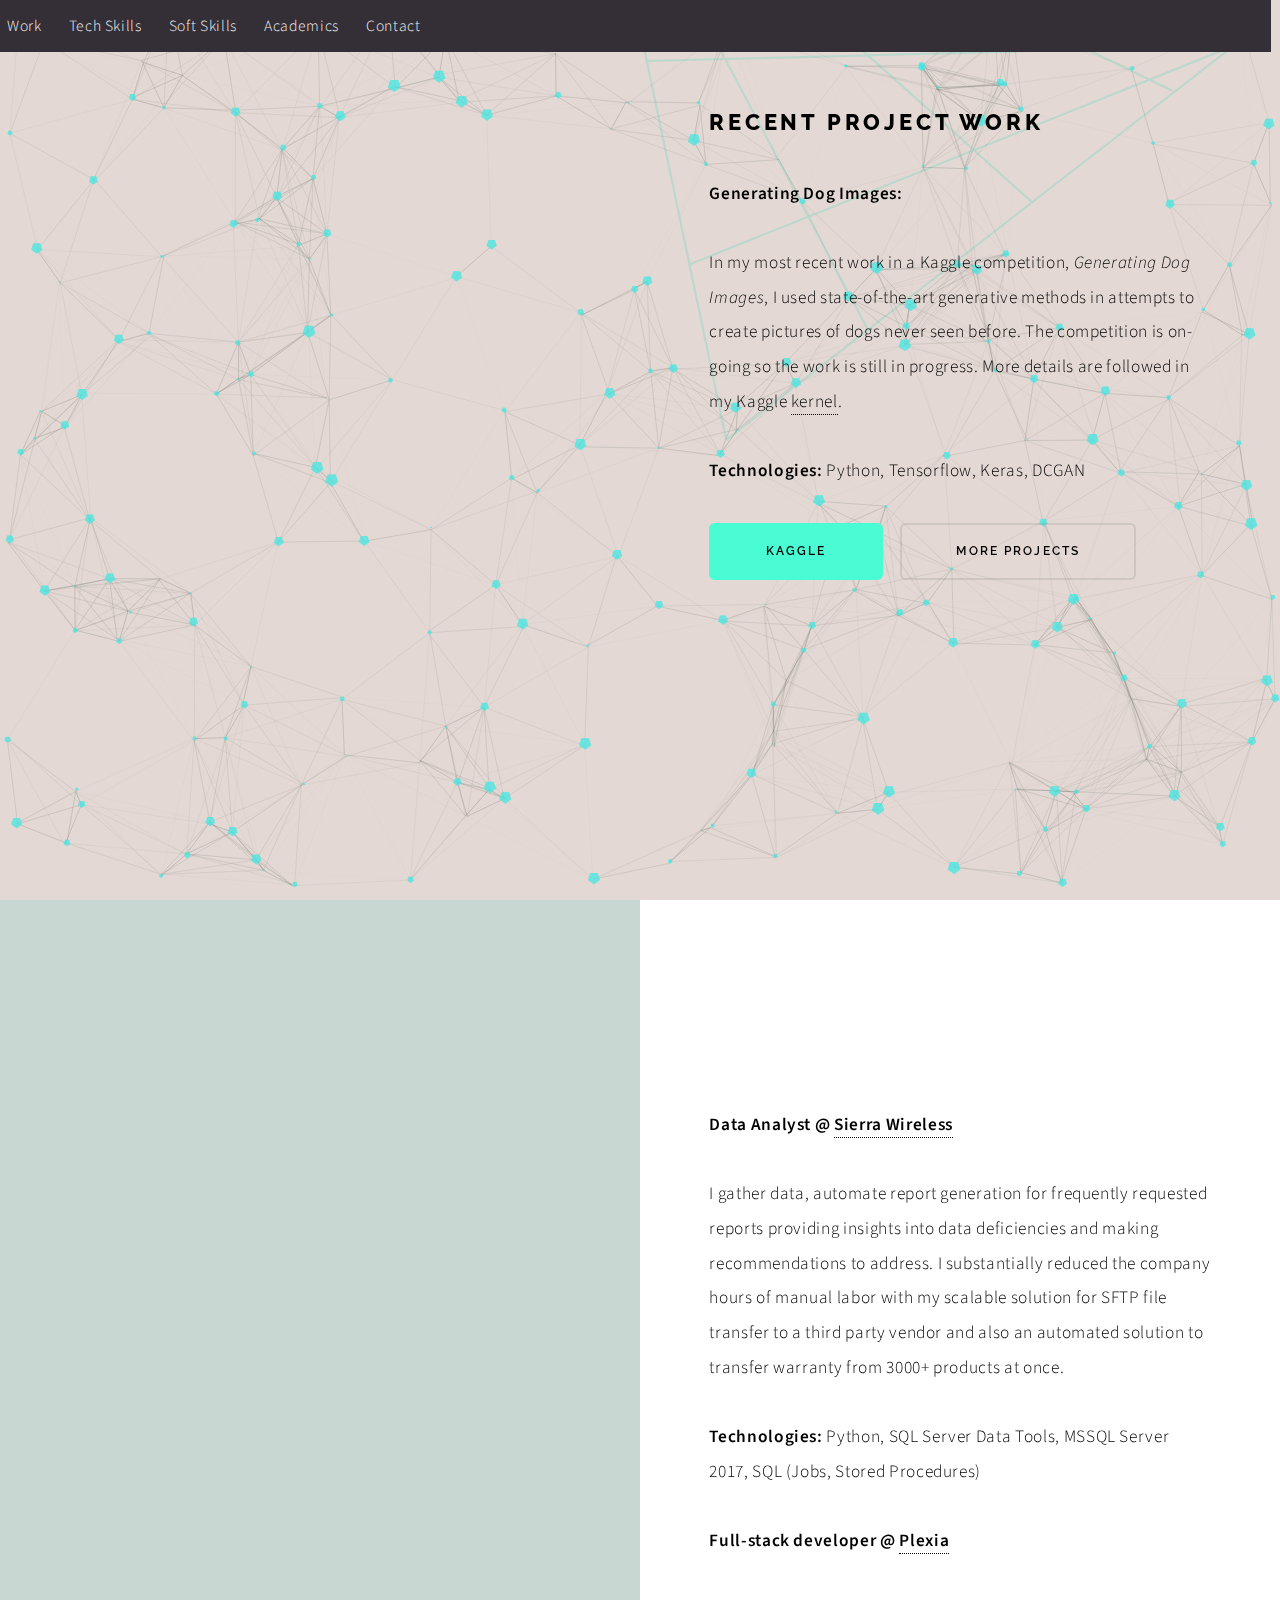
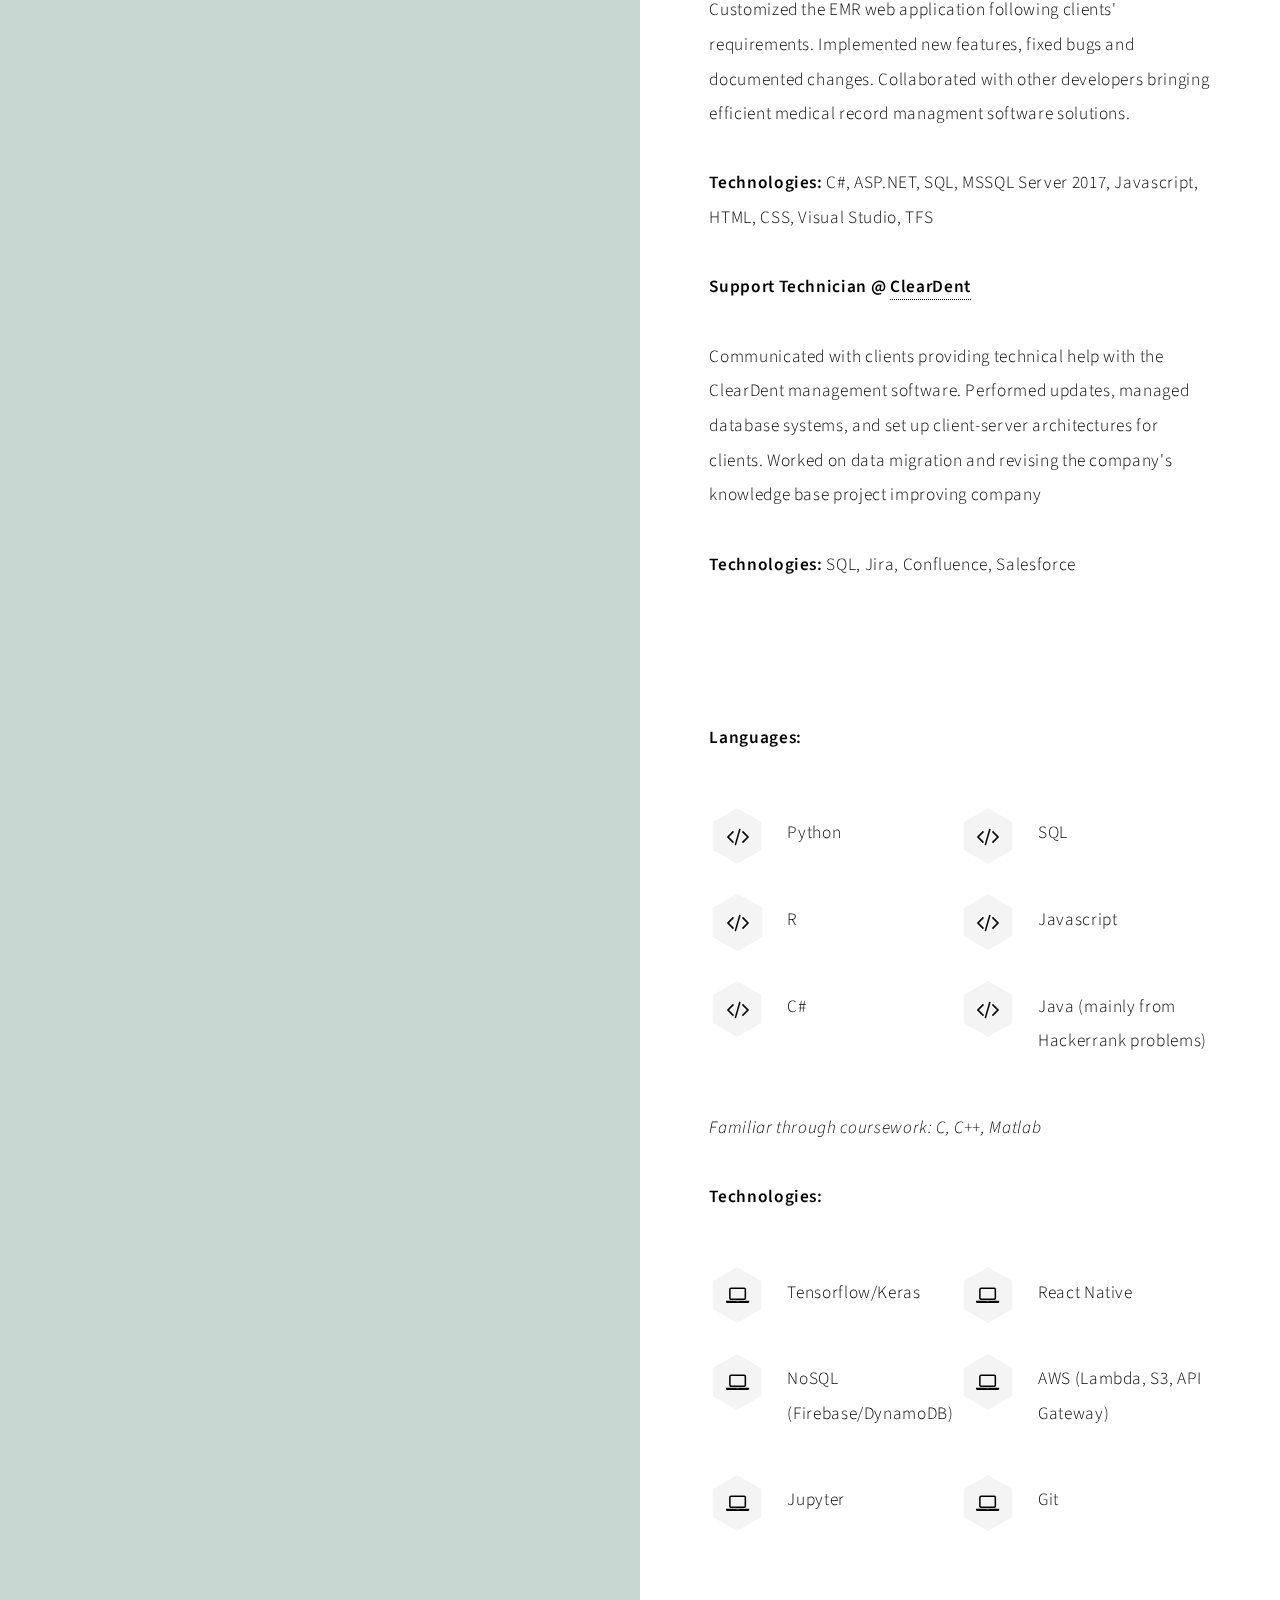
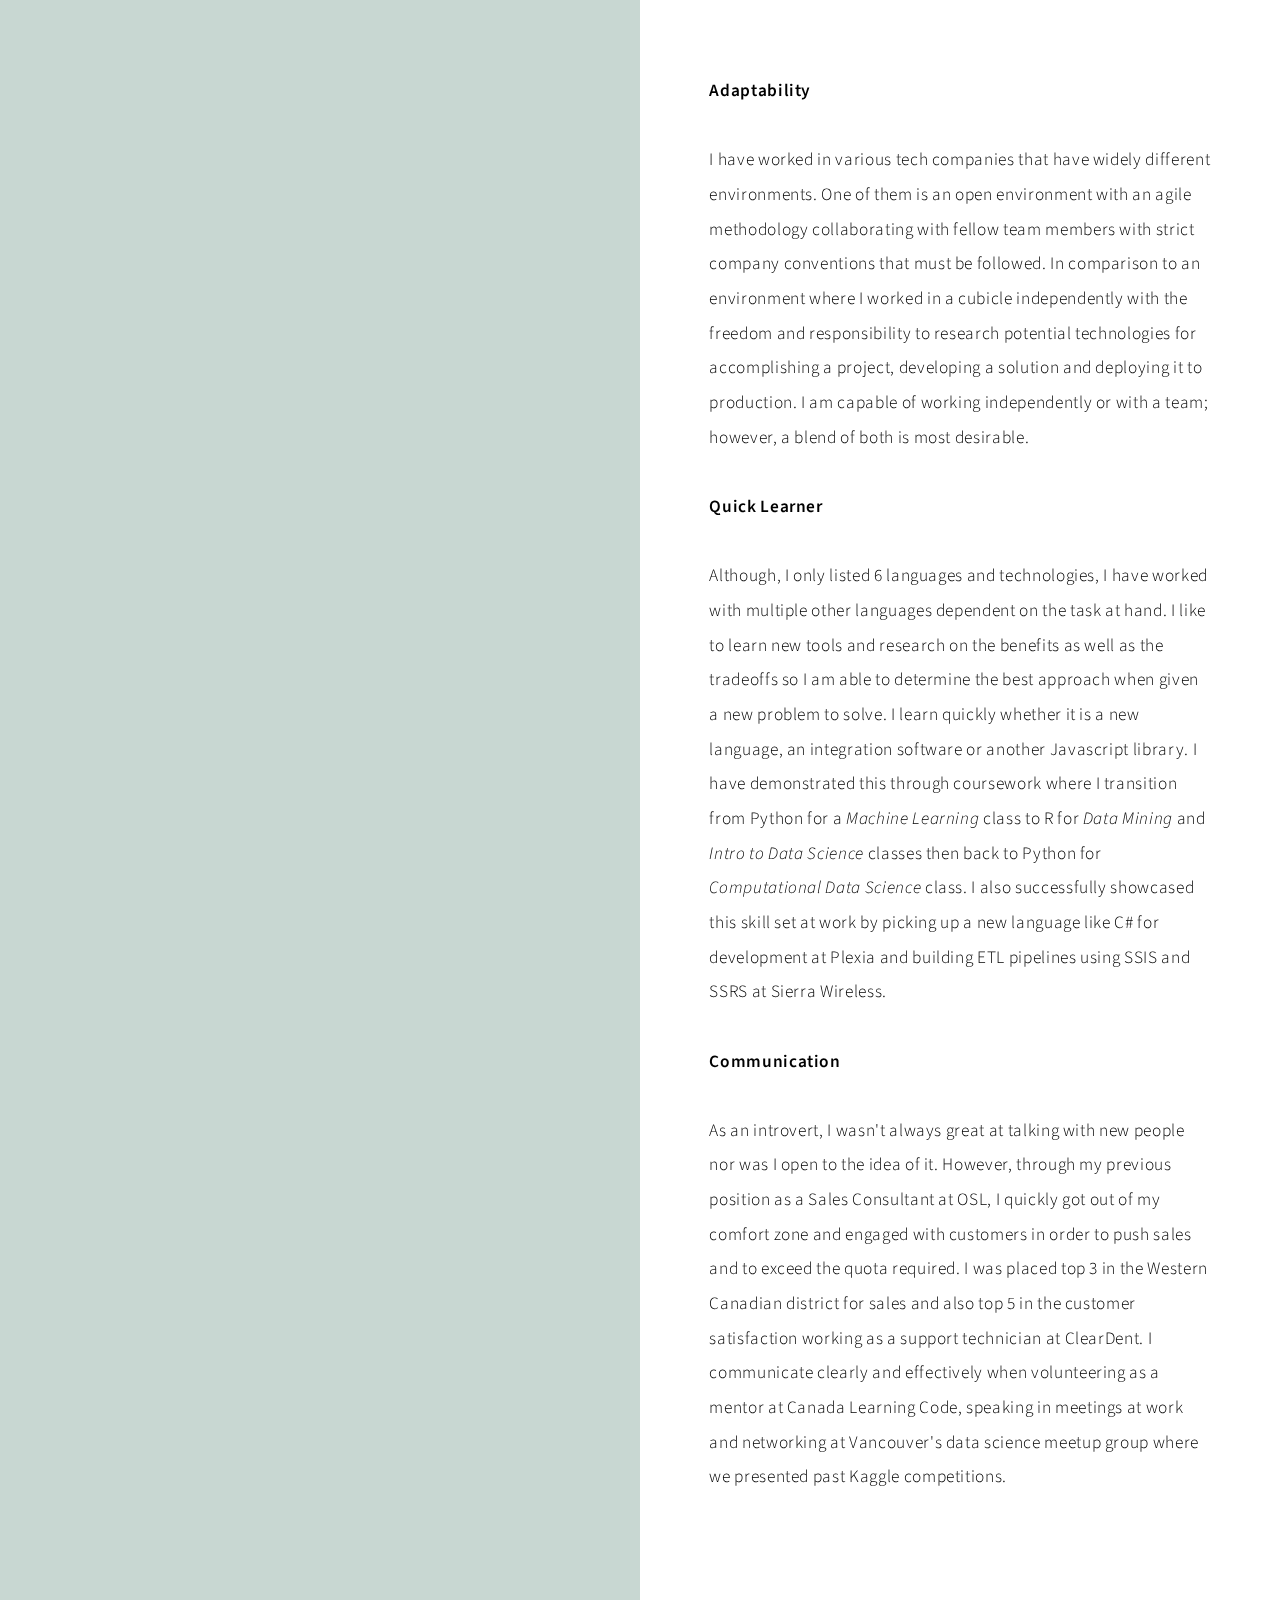
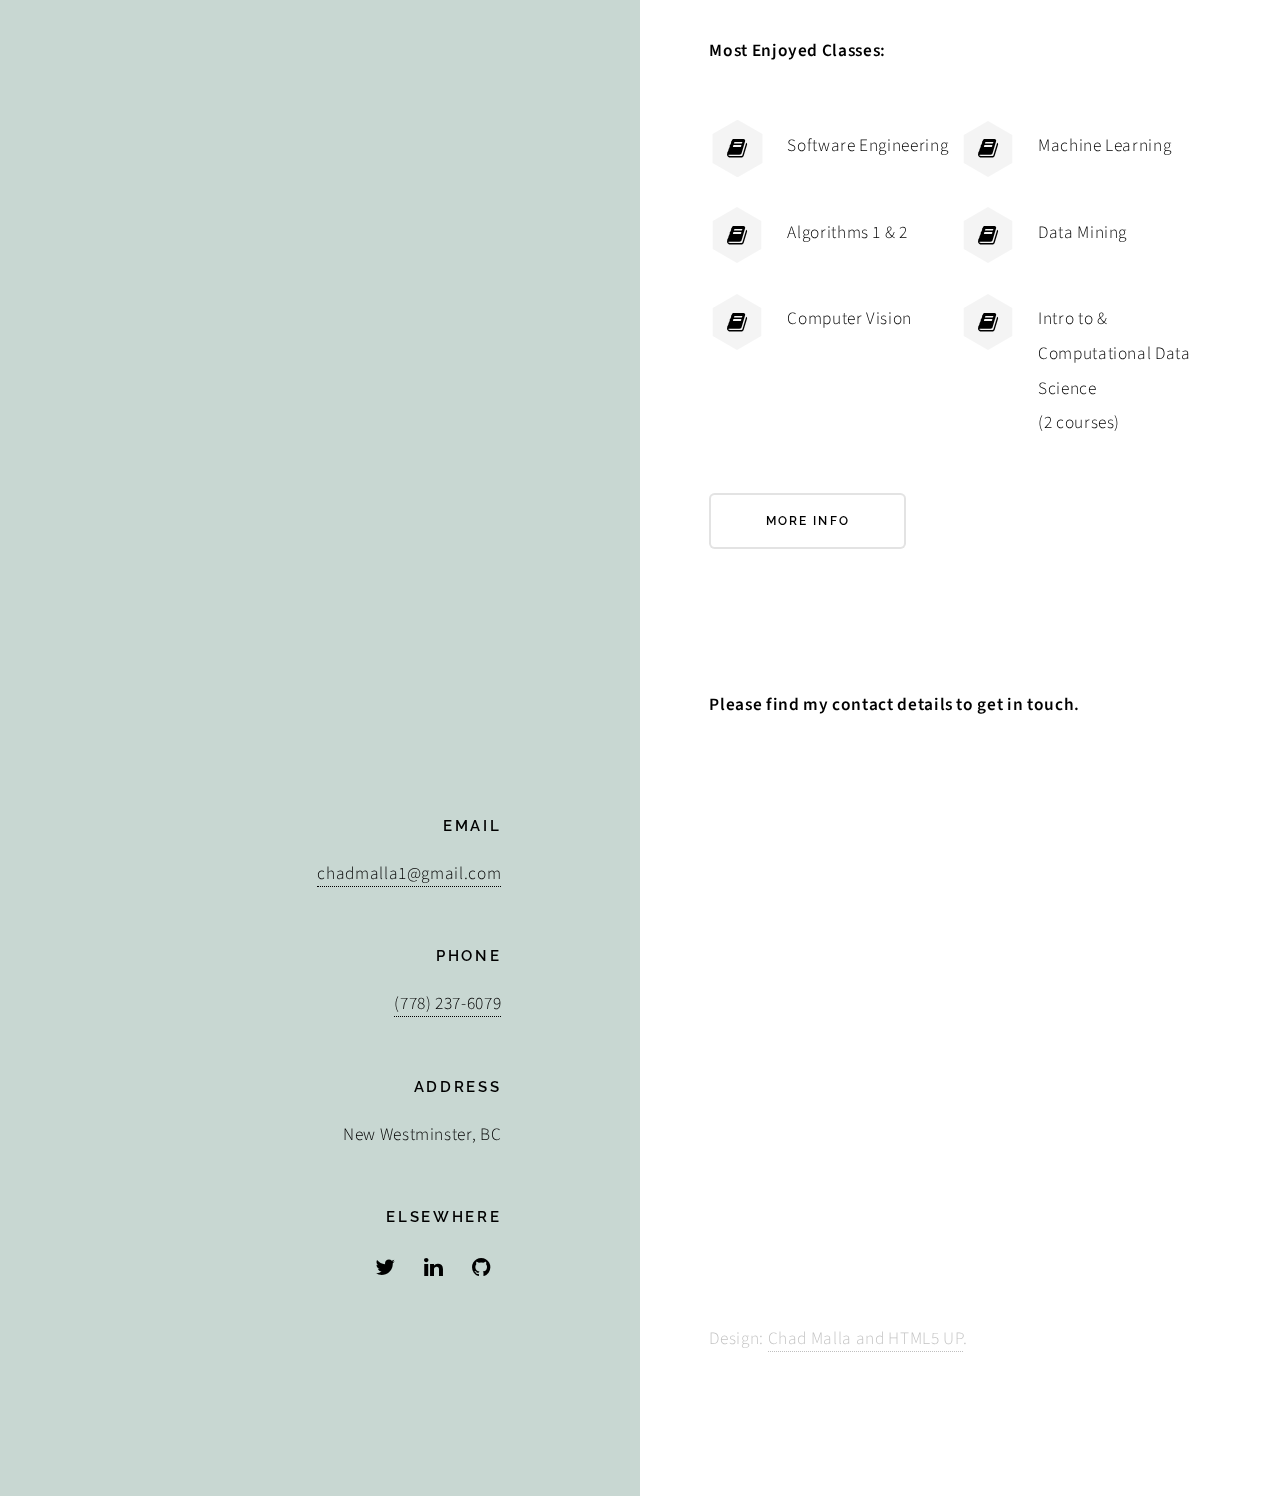
==== index.html @ cbcc0214 "minor spelling fix" ====
<!DOCTYPE HTML>
<html>
	<head>
		<title>Chad Malla</title>
		<meta charset="utf-8" />
		<meta name="viewport" content="width=device-width, initial-scale=1, user-scalable=no" />
		<meta name="description" content="" />
		<meta name="keywords" content="" />
		<link rel="stylesheet" href="assets/css/main.css" />
		<script src="particles.js"></script>
		<script>particlesJS.load('particles-js','particles.json');</script>
	</head>
	<body class="is-preload">
		<div id="particles-js">
		</div>
		<!-- Wrapper -->
			<div id="wrapper">
				<nav role='main_nav' id="navbar">
					<a href="#first">Work</a>
					<a href="#second">Tech Skills</a> 
					<a href="#third">Soft Skills</a>
					<a href="#fourth">Academics</a>
					<a href="#fifth">Contact</a>
				</nav>

				<!-- Intro -->
					<section class="intro">
						<header>
							<h1>Chad Malla</h1>
							
							<p>A Computing science major with a concentration in AI. 
								<br> Software developer and machine learning enthusiast.
								<br> Find out more below. 
							</p>
							<nav>
								<ul>
									<li><a href="https://www.linkedin.com/in/chad-malla-76666a66/" class="icon fa-linkedin" target="_blank"><span class="label">LinkedIn</span></a></li>
									<li><a href="https://github.com/cmalla94" class="icon fa-github" target="_blank"><span class="label">Github</span></a></li>
									<li><a href="https://medium.com/@chadmalla1" class="icon fa-medium" target="_blank"><span class="label">Medium</span></a></li>
									
								</ul>
							</nav>
						</header>
						<div class="content">
							<header>
								<h2>Recent Project Work</h2>
							</header>
								<p><strong>Generating Dog Images: </strong></p> 
								<p>In my most recent work in a Kaggle competition, <i>Generating Dog Images</i>, 
									I used state-of-the-art generative methods in attempts to create pictures 
									of dogs never seen before. The competition is on-going so the work is 
									still in progress. More details are followed in my Kaggle   
									<a href="https://www.kaggle.com/cmalla94/dcgan-generating-dog-images-with-tensorflow" target="_blank">
										kernel</a>.
								</p>
								<p><strong>Technologies:</strong> Python, Tensorflow, Keras, DCGAN</p>
								<ul class="actions">
										<li><a href="https://www.kaggle.com/cmalla94" target="_blank" class="button primary large">Kaggle</a></li>
										<li><a href="projects.html" class="button large">More Projects</a></li>
								</ul>
							</div>
					</section>

				<!-- Section -->
					<section id="first">
						<header>
							<h2>Work Experience</h2>
							<ul class="actions">
								<li><a href="#second" class="arrow scrolly"><span class="label">Next</span></a></li>
							</ul>
						</header>
						
						<div class="content">
							<!--SierraWireless-->
							<p>
								<strong>Data Analyst @ <a href="https://www.sierrawireless.com/" target="_blank">
								Sierra Wireless</a></strong>
							</p>
							<p>I gather data, automate report generation for frequently requested reports providing 
								insights into data deficiencies and making recommendations to address. I substantially 
								reduced the company hours of manual labor with my scalable solution for SFTP file 
								transfer to a third party vendor and also an automated solution to transfer 
								warranty from 3000+ products at once.
							</p>
							<p><strong>Technologies:</strong> Python, SQL Server Data Tools, MSSQL Server 2017, SQL (Jobs, Stored Procedures)</p>

							<!--Plexia-->
							<p><strong>Full-stack developer @ <a href="https://www.plexia.ca/" target="_blank">Plexia</a></strong></p> 
							<p>Customized the EMR web application following clients' requirements. Implemented
								new features, fixed bugs and documented changes. Collaborated with other developers
								bringing efficient medical record managment software solutions.
							</p>
							<p><strong>Technologies:</strong> C#, ASP.NET, SQL, MSSQL Server 2017, Javascript, HTML, CSS, Visual Studio, TFS</p>
							
							<!--ClearDent-->
							<p><strong>Support Technician @ <a href="https://www.cleardent.com/" target="_blank">ClearDent</a></strong></p>
							<p>Communicated with clients providing technical help with the ClearDent management software. Performed updates, 
								managed database systems, and set up client-server architectures for clients. Worked on data migration and 
								revising the company's knowledge base project improving company
							</p>
							<p><strong>Technologies:</strong> SQL, Jira, Confluence, Salesforce</p>
						</div>
					</section>
		
				<!-- Section -->
					<section id="second">
						<header>
							<h2>Skills and Technology Experience</h2>
							<ul class="actions">
								<li><a href="#third" class="arrow scrolly"><span class="label">Next</span></a></li>
							</ul>
						</header>
						<div class="content">
							<p><strong>Languages:</strong></p>
							<ul class="feature-icons">
								<li class="icon fa-code">Python</li>
								<li class="icon fa-code">SQL</li>
								<li class="icon fa-code">R</li>
								<li class="icon fa-code">Javascript</li>
								<li class="icon fa-code">C#</li>
								<li class="icon fa-code">Java (mainly from Hackerrank problems)</li>
							</ul>
							<p><i>Familiar through coursework: C, C++, Matlab</i></p>
							<p><strong>Technologies: </strong></p>
							<ul class="feature-icons">
								<li class="icon fa-laptop">Tensorflow/Keras</li>
								<li class="icon fa-laptop">React Native</li>
								<li class="icon fa-laptop">NoSQL<br>(Firebase/DynamoDB)</li>
								<li class="icon fa-laptop">AWS (Lambda, S3, API Gateway)</li>
								<li class="icon fa-laptop">Jupyter</li>
								<li class="icon fa-laptop">Git</li>
							</ul>
						</div>
					</section>

				<!-- Section -->
					<section id="third">
						<header>
							<h2>Soft Skills</h2>
							<h3>Non-technical skills</h3>
							<p>In this section, please find highlights
								<br> of my personal non-technical skills that I believe 
								<br>your company will benefit from:
							</p>
							<ul class="actions">
								<li><a href="#fourth" class="arrow scrolly"><span class="label">Next</span></a></li>
							</ul>
						</header>

						<div class="content">
							<!--Three soft skills-->
							<p><strong>Adaptability</strong></p>
							<p>
									I have worked in various tech companies that have widely different environments. 
									One of them is an open environment with an agile methodology collaborating with 
									fellow team members with strict company conventions that must be followed. In 
									comparison to an environment where I worked in a cubicle independently with the 
									freedom and responsibility to research potential technologies for accomplishing a 
									project, developing a solution and deploying it to production. I am capable of 
									working independently or with a team; however, a blend of both is most desirable.  
							</p>

							<p><strong>Quick Learner</strong></p>
							<p>
									Although, I only listed 6 languages and technologies, I have worked with multiple 
									other languages dependent on the task at hand. I like to learn new tools and 
									research on the benefits as well as the tradeoffs so I am able to determine the 
									best approach when given a new problem to solve. I learn quickly whether it is a 
									new language, an integration software or another Javascript library. I have 
									demonstrated this through coursework where I transition from Python for a <i>Machine Learning</i> 
									class to R for <i>Data Mining</i> and <i>Intro to Data Science</i> classes then back to 
									Python for <i>Computational Data Science</i> class. I also successfully showcased this 
									skill set at work by picking up a new language like C# for development at 
									Plexia and building ETL pipelines using SSIS and SSRS at Sierra Wireless.
							</p>

							<p><strong>Communication</strong></p>
							<p>
									As an introvert, I wasn't always great at talking with new people nor was I 
									open to the idea of it. However, through my previous position as a Sales 
									Consultant at OSL, I quickly got out of my comfort zone and engaged with 
									customers in order to push sales and to exceed the quota required. I was 
									placed top 3 in the Western Canadian district for sales and also top 5 in 
									the customer satisfaction working as a support technician at ClearDent. I 
									communicate clearly and effectively when volunteering as a mentor at Canada 
									Learning Code, speaking in meetings at work and networking at Vancouver's 
									data science meetup group where we presented past Kaggle competitions.
							</p>
					</section>

				<!-- Section -->
					<section id="fourth">
						<header>
							<h2>Academics</h2>
							<ul class="actions">
								<li><a href="#fifth" class="arrow scrolly"><span class="label">Next</span></a></li>
							</ul>
						</header>
						<div class="content">
							<p><strong>Most Enjoyed Classes:</strong></p>
							<ul class="feature-icons">
									<li class="icon fa-book">Software Engineering</li>
									<li class="icon fa-book">Machine Learning</li>
									<li class="icon fa-book">Algorithms 1 & 2</li>
									<li class="icon fa-book">Data Mining</li>
									<li class="icon fa-book">Computer Vision</li>
									<li class="icon fa-book">Intro to & Computational Data Science <br> (2 courses)</li>
							</ul>
							<ul class="actions">
									<li><a href="courses.html" class="button large">More Info</a></li>
							</ul>
						</div>
					</section>


				<!-- Section -->
					<section id="fifth">
						<header>
							<h2>Get in touch</h2>
						</header>
						<div class="content">
							<p><strong>Please find my contact details to get in touch.</strong></p>
							
						</div>
						<footer>
							<ul class="items">
								<li>
									<h3>Email</h3>
									<a href="#">chadmalla1@gmail.com</a>
								</li>
								<li>
									<h3>Phone</h3>
									<a href="#">(778) 237-6079</a>
								</li>
								<li>
									<h3>Address</h3>
									<span>New Westminster, BC </span>
								</li>
								<li>
									<h3>Elsewhere</h3>
									<ul class="icons">
										<li><a href="https://twitter.com/ChadMalla" class="icon fa-twitter"><span class="label">Twitter</span></a></li>
										<li><a href="https://www.linkedin.com/in/chad-malla-76666a66/" class="icon fa-linkedin"><span class="label">LinkedIn</span></a></li>
										<li><a href="https://github.com/cmalla94" class="icon fa-github"><span class="label">GitHub</span></a></li>
									</ul>
								</li>
							</ul>
						</footer>
					</section>

				<!-- Copyright -->
					<div class="copyright">Design: <a href="https://html5up.net">Chad Malla and HTML5 UP</a>.</div>

			</div>

		<!-- Scripts -->
			<script src="assets/js/jquery.min.js"></script>
			<script src="assets/js/jquery.scrolly.min.js"></script>
			<script src="assets/js/browser.min.js"></script>
			<script src="assets/js/breakpoints.min.js"></script>
			<script src="assets/js/util.js"></script>
			<script src="assets/js/main.js"></script>

	</body>
</html>
---- assets/css/main.css ----
@import url(font-awesome.min.css);
@import url("https://fonts.googleapis.com/css?family=Source+Sans+Pro:300,600,700,300i,600i,700i|Raleway:600,800");

/*
	Paradigm Shift by HTML5 UP
	html5up.net | @ajlkn
	Free for personal and commercial use under the CCA 3.0 license (html5up.net/license)
*/

html, body, div, span, applet, object,
iframe, h1, h2, h3, h4, h5, h6, p, blockquote,
pre, a, abbr, acronym, address, big, cite,
code, del, dfn, em, img, ins, kbd, q, s, samp,
small, strike, strong, sub, sup, tt, var, b,
u, i, center, dl, dt, dd, ol, ul, li, fieldset,
form, label, legend, table, caption, tbody,
tfoot, thead, tr, th, td, article, aside,
canvas, details, embed, figure, figcaption,
footer, header, hgroup, menu, nav, output, ruby,
section, summary, time, mark, audio, video {
	margin: 0;
	padding: 0;
	border: 0;
	font-size: 100%;
	font: inherit;
	vertical-align: baseline;}

article, aside, details, figcaption, figure,
footer, header, hgroup, menu, nav, section {
	display: block;}

body {
	line-height: 1;
}

ol, ul {
	list-style: none;
}

blockquote, q {
	quotes: none;
}

	blockquote:before, blockquote:after, q:before, q:after {
		content: '';
		content: none;
	}

table {
	border-collapse: collapse;
	border-spacing: 0;
}

body {
	-webkit-text-size-adjust: none;
}

mark {
	background-color: transparent;
	color: inherit;
}

input::-moz-focus-inner {
	border: 0;
	padding: 0;
}

input, select, textarea {
	-moz-appearance: none;
	-webkit-appearance: none;
	-ms-appearance: none;
	appearance: none;
}

/* Basic */

	@-ms-viewport {
		width: device-width;
	}

	body {
		-ms-overflow-style: scrollbar;
	}

	@media screen and (max-width: 480px) {

		html, body {
			min-width: 320px;
			scroll-behavior: smooth;
		}

	}

	html {
		box-sizing: border-box;
	}

	*, *:before, *:after {
		box-sizing: inherit;
	}

	html {
		overflow-x: hidden;
	}

	body {
		background: #CCD0D7;
		overflow-x: hidden;
	}

		body.is-preload *, body.is-preload *:before, body.is-preload *:after {
			-moz-animation: none !important;
			-webkit-animation: none !important;
			-ms-animation: none !important;
			animation: none !important;
			-moz-transition: none !important;
			-webkit-transition: none !important;
			-ms-transition: none !important;
			transition: none !important;
		}

/* Typography */

	html {
		font-size: 18pt;
	}

		@media screen and (max-width: 1920px) {

			html {
				font-size: 13pt;
			}

		}

		@media screen and (max-width: 1152px) {

			html {
				font-size: 14pt;
			}

		}

		@media screen and (max-width: 736px) {

			html {
				font-size: 12pt;
			}

		}

		@media screen and (max-width: 480px) {

			html {
				font-size: 11pt;
			}

		}

	body {
		background-color: #ffffff;
		color: #000000;
	}

	body, input, select, textarea {
		color: #000000;
		font-family: "Source Sans Pro", Helvetica, sans-serif;
		font-size: 1rem;
		font-weight: 300;
		letter-spacing: 0.0375em;
		line-height: 2;
	}

	a {
		-moz-transition: border-bottom-color 0.25s ease-in-out;
		-webkit-transition: border-bottom-color 0.25s ease-in-out;
		-ms-transition: border-bottom-color 0.25s ease-in-out;
		transition: border-bottom-color 0.25s ease-in-out;
		text-decoration: none;
		color: #000000;
		border-bottom: dotted 1px;
	}

		a:hover {
			text-decoration: none;
			border-bottom-color: transparent;
		}

	strong, b {
		font-weight: 600;
		color: #000000;
	}

	em, i {
		font-style: italic;
	}

	p {
		margin: 0 0 2rem 0;
	}

	h1, h2, h3, h4, h5, h6 {
		color: #000000;
		font-family: "Raleway", Helvetica, sans-serif;
		font-weight: 600;
		letter-spacing: 0.175em;
		line-height: 1.75;
		margin: 0 0 1.5rem 0;
		text-transform: uppercase;
	}

		h1 a, h2 a, h3 a, h4 a, h5 a, h6 a {
			color: inherit;
			text-decoration: none;
		}

	h1 {
		font-family: "Source Sans Pro", Helvetica, sans-serif;
		font-size: 5rem;
		font-weight: 700;
		letter-spacing: -0.05em;
		line-height: 1.1;
		margin: 0 0 1.5rem 0;
		text-transform: none;
	}

	h2 {
		font-size: 1.25rem;
		font-weight: 800;
		margin: 0 0 2rem 0;
	}

	h3 {
		font-size: 0.875rem;
	}

	h4 {
		font-size: 0.875rem;
	}

	h5 {
		font-size: 0.75rem;
	}

	h6 {
		font-size: 0.625rem;
	}

	@media screen and (max-width: 736px) {

		h1 {
			font-size: 4.5rem;
			line-height: 1.1;
		}

		h2 {
			font-size: 1.25rem;
			line-height: 1.7;
		}

		h3 {
			font-size: 0.9rem;
		}

		h4 {
			font-size: 0.75rem;
		}

		h5 {
			font-size: 0.675rem;
		}

	}

	@media screen and (max-width: 360px) {

		h1 {
			font-size: 3.75rem;
		}

		h2 {
			font-size: 1.125rem;
		}

		h3 {
			font-size: 0.8rem;
		}

		h4 {
			font-size: 0.675rem;
		}

		h5 {
			font-size: 0.675rem;
		}

	}

	sub {
		font-size: 0.8rem;
		position: relative;
		top: 0.5rem;
	}

	sup {
		font-size: 0.8rem;
		position: relative;
		top: -0.5rem;
	}

	blockquote {
		border-left: solid 0.5rem rgba(144, 144, 144, 0.25);
		font-style: italic;
		margin: 0 0 2rem 0;
		padding: 1rem 0 1rem 2rem;
	}

	code {
		background: rgba(144, 144, 144, 0.1);
		border-radius: 0.325rem;
		font-family: "Courier New", monospace;
		font-size: 0.9rem;
		margin: 0 0.25rem;
		padding: 0.25rem 0.65rem;
	}

	pre {
		-webkit-overflow-scrolling: touch;
		font-family: "Courier New", monospace;
		font-size: 0.9rem;
		margin: 0 0 2rem 0;
		width: 100%;
	}

		pre code {
			display: block;
			line-height: 1.75;
			padding: 1rem 1.5rem;
			overflow-x: auto;
		}

	hr {
		border: 0;
		border-bottom: solid 2px rgba(144, 144, 144, 0.25);
		margin: 3rem 0;
	}

		hr.major {
			margin: 5rem 0;
		}

		@media screen and (max-width: 736px) {

			hr.major {
				margin: 3rem 0;
			}

		}

/* Row */

	.row {
		display: flex;
		flex-wrap: wrap;
		box-sizing: border-box;
		align-items: stretch;
	}

		.row > * {
			box-sizing: border-box;
		}

		.row.gtr-uniform > * > :last-child {
			margin-bottom: 0;
		}

		.row.aln-left {
			justify-content: flex-start;
		}

		.row.aln-center {
			justify-content: center;
		}

		.row.aln-right {
			justify-content: flex-end;
		}

		.row.aln-top {
			align-items: flex-start;
		}

		.row.aln-middle {
			align-items: center;
		}

		.row.aln-bottom {
			align-items: flex-end;
		}

		.row > .imp {
			order: -1;
		}

		.row > .col-1 {
			width: 8.3333333333%;
		}

		.row > .off-1 {
			margin-left: 8.3333333333%;
		}

		.row > .col-2 {
			width: 16.6666666667%;
		}

		.row > .off-2 {
			margin-left: 16.6666666667%;
		}

		.row > .col-3 {
			width: 25%;
		}

		.row > .off-3 {
			margin-left: 25%;
		}

		.row > .col-4 {
			width: 33.3333333333%;
		}

		.row > .off-4 {
			margin-left: 33.3333333333%;
		}

		.row > .col-5 {
			width: 41.6666666667%;
		}

		.row > .off-5 {
			margin-left: 41.6666666667%;
		}

		.row > .col-6 {
			width: 50%;
		}

		.row > .off-6 {
			margin-left: 50%;
		}

		.row > .col-7 {
			width: 58.3333333333%;
		}

		.row > .off-7 {
			margin-left: 58.3333333333%;
		}

		.row > .col-8 {
			width: 66.6666666667%;
		}

		.row > .off-8 {
			margin-left: 66.6666666667%;
		}

		.row > .col-9 {
			width: 75%;
		}

		.row > .off-9 {
			margin-left: 75%;
		}

		.row > .col-10 {
			width: 83.3333333333%;
		}

		.row > .off-10 {
			margin-left: 83.3333333333%;
		}

		.row > .col-11 {
			width: 91.6666666667%;
		}

		.row > .off-11 {
			margin-left: 91.6666666667%;
		}

		.row > .col-12 {
			width: 100%;
		}

		.row > .off-12 {
			margin-left: 100%;
		}

		.row.gtr-0 {
			margin-top: 0;
			margin-left: 0rem;
		}

			.row.gtr-0 > * {
				padding: 0 0 0 0rem;
			}

			.row.gtr-0.gtr-uniform {
				margin-top: 0rem;
			}

				.row.gtr-0.gtr-uniform > * {
					padding-top: 0rem;
				}

		.row.gtr-25 {
			margin-top: 0;
			margin-left: -0.5rem;
		}

			.row.gtr-25 > * {
				padding: 0 0 0 0.5rem;
			}

			.row.gtr-25.gtr-uniform {
				margin-top: -0.5rem;
			}

				.row.gtr-25.gtr-uniform > * {
					padding-top: 0.5rem;
				}

		.row.gtr-50 {
			margin-top: 0;
			margin-left: -1rem;
		}

			.row.gtr-50 > * {
				padding: 0 0 0 1rem;
			}

			.row.gtr-50.gtr-uniform {
				margin-top: -1rem;
			}

				.row.gtr-50.gtr-uniform > * {
					padding-top: 1rem;
				}

		.row {
			margin-top: 0;
			margin-left: -2rem;
		}

			.row > * {
				padding: 0 0 0 2rem;
			}

			.row.gtr-uniform {
				margin-top: -2rem;
			}

				.row.gtr-uniform > * {
					padding-top: 2rem;
				}

		.row.gtr-150 {
			margin-top: 0;
			margin-left: -3rem;
		}

			.row.gtr-150 > * {
				padding: 0 0 0 3rem;
			}

			.row.gtr-150.gtr-uniform {
				margin-top: -3rem;
			}

				.row.gtr-150.gtr-uniform > * {
					padding-top: 3rem;
				}

		.row.gtr-200 {
			margin-top: 0;
			margin-left: -4rem;
		}

			.row.gtr-200 > * {
				padding: 0 0 0 4rem;
			}

			.row.gtr-200.gtr-uniform {
				margin-top: -4rem;
			}

				.row.gtr-200.gtr-uniform > * {
					padding-top: 4rem;
				}

		@media screen and (max-width: 1920px) {

			.row {
				display: flex;
				flex-wrap: wrap;
				box-sizing: border-box;
				align-items: stretch;
			}

				.row > * {
					box-sizing: border-box;
				}

				.row.gtr-uniform > * > :last-child {
					margin-bottom: 0;
				}

				.row.aln-left {
					justify-content: flex-start;
				}

				.row.aln-center {
					justify-content: center;
				}

				.row.aln-right {
					justify-content: flex-end;
				}

				.row.aln-top {
					align-items: flex-start;
				}

				.row.aln-middle {
					align-items: center;
				}

				.row.aln-bottom {
					align-items: flex-end;
				}

				.row > .imp-xlarge {
					order: -1;
				}

				.row > .col-1-xlarge {
					width: 8.3333333333%;
				}

				.row > .off-1-xlarge {
					margin-left: 8.3333333333%;
				}

				.row > .col-2-xlarge {
					width: 16.6666666667%;
				}

				.row > .off-2-xlarge {
					margin-left: 16.6666666667%;
				}

				.row > .col-3-xlarge {
					width: 25%;
				}

				.row > .off-3-xlarge {
					margin-left: 25%;
				}

				.row > .col-4-xlarge {
					width: 33.3333333333%;
				}

				.row > .off-4-xlarge {
					margin-left: 33.3333333333%;
				}

				.row > .col-5-xlarge {
					width: 41.6666666667%;
				}

				.row > .off-5-xlarge {
					margin-left: 41.6666666667%;
				}

				.row > .col-6-xlarge {
					width: 50%;
				}

				.row > .off-6-xlarge {
					margin-left: 50%;
				}

				.row > .col-7-xlarge {
					width: 58.3333333333%;
				}

				.row > .off-7-xlarge {
					margin-left: 58.3333333333%;
				}

				.row > .col-8-xlarge {
					width: 66.6666666667%;
				}

				.row > .off-8-xlarge {
					margin-left: 66.6666666667%;
				}

				.row > .col-9-xlarge {
					width: 75%;
				}

				.row > .off-9-xlarge {
					margin-left: 75%;
				}

				.row > .col-10-xlarge {
					width: 83.3333333333%;
				}

				.row > .off-10-xlarge {
					margin-left: 83.3333333333%;
				}

				.row > .col-11-xlarge {
					width: 91.6666666667%;
				}

				.row > .off-11-xlarge {
					margin-left: 91.6666666667%;
				}

				.row > .col-12-xlarge {
					width: 100%;
				}

				.row > .off-12-xlarge {
					margin-left: 100%;
				}

				.row.gtr-0 {
					margin-top: 0;
					margin-left: 0rem;
				}

					.row.gtr-0 > * {
						padding: 0 0 0 0rem;
					}

					.row.gtr-0.gtr-uniform {
						margin-top: 0rem;
					}

						.row.gtr-0.gtr-uniform > * {
							padding-top: 0rem;
						}

				.row.gtr-25 {
					margin-top: 0;
					margin-left: -0.5rem;
				}

					.row.gtr-25 > * {
						padding: 0 0 0 0.5rem;
					}

					.row.gtr-25.gtr-uniform {
						margin-top: -0.5rem;
					}

						.row.gtr-25.gtr-uniform > * {
							padding-top: 0.5rem;
						}

				.row.gtr-50 {
					margin-top: 0;
					margin-left: -1rem;
				}

					.row.gtr-50 > * {
						padding: 0 0 0 1rem;
					}

					.row.gtr-50.gtr-uniform {
						margin-top: -1rem;
					}

						.row.gtr-50.gtr-uniform > * {
							padding-top: 1rem;
						}

				.row {
					margin-top: 0;
					margin-left: -2rem;
				}

					.row > * {
						padding: 0 0 0 2rem;
					}

					.row.gtr-uniform {
						margin-top: -2rem;
					}

						.row.gtr-uniform > * {
							padding-top: 2rem;
						}

				.row.gtr-150 {
					margin-top: 0;
					margin-left: -3rem;
				}

					.row.gtr-150 > * {
						padding: 0 0 0 3rem;
					}

					.row.gtr-150.gtr-uniform {
						margin-top: -3rem;
					}

						.row.gtr-150.gtr-uniform > * {
							padding-top: 3rem;
						}

				.row.gtr-200 {
					margin-top: 0;
					margin-left: -4rem;
				}

					.row.gtr-200 > * {
						padding: 0 0 0 4rem;
					}

					.row.gtr-200.gtr-uniform {
						margin-top: -4rem;
					}

						.row.gtr-200.gtr-uniform > * {
							padding-top: 4rem;
						}

		}

		@media screen and (max-width: 1280px) {

			.row {
				display: flex;
				flex-wrap: wrap;
				box-sizing: border-box;
				align-items: stretch;
			}

				.row > * {
					box-sizing: border-box;
				}

				.row.gtr-uniform > * > :last-child {
					margin-bottom: 0;
				}

				.row.aln-left {
					justify-content: flex-start;
				}

				.row.aln-center {
					justify-content: center;
				}

				.row.aln-right {
					justify-content: flex-end;
				}

				.row.aln-top {
					align-items: flex-start;
				}

				.row.aln-middle {
					align-items: center;
				}

				.row.aln-bottom {
					align-items: flex-end;
				}

				.row > .imp-large {
					order: -1;
				}

				.row > .col-1-large {
					width: 8.3333333333%;
				}

				.row > .off-1-large {
					margin-left: 8.3333333333%;
				}

				.row > .col-2-large {
					width: 16.6666666667%;
				}

				.row > .off-2-large {
					margin-left: 16.6666666667%;
				}

				.row > .col-3-large {
					width: 25%;
				}

				.row > .off-3-large {
					margin-left: 25%;
				}

				.row > .col-4-large {
					width: 33.3333333333%;
				}

				.row > .off-4-large {
					margin-left: 33.3333333333%;
				}

				.row > .col-5-large {
					width: 41.6666666667%;
				}

				.row > .off-5-large {
					margin-left: 41.6666666667%;
				}

				.row > .col-6-large {
					width: 50%;
				}

				.row > .off-6-large {
					margin-left: 50%;
				}

				.row > .col-7-large {
					width: 58.3333333333%;
				}

				.row > .off-7-large {
					margin-left: 58.3333333333%;
				}

				.row > .col-8-large {
					width: 66.6666666667%;
				}

				.row > .off-8-large {
					margin-left: 66.6666666667%;
				}

				.row > .col-9-large {
					width: 75%;
				}

				.row > .off-9-large {
					margin-left: 75%;
				}

				.row > .col-10-large {
					width: 83.3333333333%;
				}

				.row > .off-10-large {
					margin-left: 83.3333333333%;
				}

				.row > .col-11-large {
					width: 91.6666666667%;
				}

				.row > .off-11-large {
					margin-left: 91.6666666667%;
				}

				.row > .col-12-large {
					width: 100%;
				}

				.row > .off-12-large {
					margin-left: 100%;
				}

				.row.gtr-0 {
					margin-top: 0;
					margin-left: 0rem;
				}

					.row.gtr-0 > * {
						padding: 0 0 0 0rem;
					}

					.row.gtr-0.gtr-uniform {
						margin-top: 0rem;
					}

						.row.gtr-0.gtr-uniform > * {
							padding-top: 0rem;
						}

				.row.gtr-25 {
					margin-top: 0;
					margin-left: -0.375rem;
				}

					.row.gtr-25 > * {
						padding: 0 0 0 0.375rem;
					}

					.row.gtr-25.gtr-uniform {
						margin-top: -0.375rem;
					}

						.row.gtr-25.gtr-uniform > * {
							padding-top: 0.375rem;
						}

				.row.gtr-50 {
					margin-top: 0;
					margin-left: -0.75rem;
				}

					.row.gtr-50 > * {
						padding: 0 0 0 0.75rem;
					}

					.row.gtr-50.gtr-uniform {
						margin-top: -0.75rem;
					}

						.row.gtr-50.gtr-uniform > * {
							padding-top: 0.75rem;
						}

				.row {
					margin-top: 0;
					margin-left: -1.5rem;
				}

					.row > * {
						padding: 0 0 0 1.5rem;
					}

					.row.gtr-uniform {
						margin-top: -1.5rem;
					}

						.row.gtr-uniform > * {
							padding-top: 1.5rem;
						}

				.row.gtr-150 {
					margin-top: 0;
					margin-left: -2.25rem;
				}

					.row.gtr-150 > * {
						padding: 0 0 0 2.25rem;
					}

					.row.gtr-150.gtr-uniform {
						margin-top: -2.25rem;
					}

						.row.gtr-150.gtr-uniform > * {
							padding-top: 2.25rem;
						}

				.row.gtr-200 {
					margin-top: 0;
					margin-left: -3rem;
				}

					.row.gtr-200 > * {
						padding: 0 0 0 3rem;
					}

					.row.gtr-200.gtr-uniform {
						margin-top: -3rem;
					}

						.row.gtr-200.gtr-uniform > * {
							padding-top: 3rem;
						}

		}

		@media screen and (max-width: 1152px) {

			.row {
				display: flex;
				flex-wrap: wrap;
				box-sizing: border-box;
				align-items: stretch;
			}

				.row > * {
					box-sizing: border-box;
				}

				.row.gtr-uniform > * > :last-child {
					margin-bottom: 0;
				}

				.row.aln-left {
					justify-content: flex-start;
				}

				.row.aln-center {
					justify-content: center;
				}

				.row.aln-right {
					justify-content: flex-end;
				}

				.row.aln-top {
					align-items: flex-start;
				}

				.row.aln-middle {
					align-items: center;
				}

				.row.aln-bottom {
					align-items: flex-end;
				}

				.row > .imp-medium {
					order: -1;
				}

				.row > .col-1-medium {
					width: 8.3333333333%;
				}

				.row > .off-1-medium {
					margin-left: 8.3333333333%;
				}

				.row > .col-2-medium {
					width: 16.6666666667%;
				}

				.row > .off-2-medium {
					margin-left: 16.6666666667%;
				}

				.row > .col-3-medium {
					width: 25%;
				}

				.row > .off-3-medium {
					margin-left: 25%;
				}

				.row > .col-4-medium {
					width: 33.3333333333%;
				}

				.row > .off-4-medium {
					margin-left: 33.3333333333%;
				}

				.row > .col-5-medium {
					width: 41.6666666667%;
				}

				.row > .off-5-medium {
					margin-left: 41.6666666667%;
				}

				.row > .col-6-medium {
					width: 50%;
				}

				.row > .off-6-medium {
					margin-left: 50%;
				}

				.row > .col-7-medium {
					width: 58.3333333333%;
				}

				.row > .off-7-medium {
					margin-left: 58.3333333333%;
				}

				.row > .col-8-medium {
					width: 66.6666666667%;
				}

				.row > .off-8-medium {
					margin-left: 66.6666666667%;
				}

				.row > .col-9-medium {
					width: 75%;
				}

				.row > .off-9-medium {
					margin-left: 75%;
				}

				.row > .col-10-medium {
					width: 83.3333333333%;
				}

				.row > .off-10-medium {
					margin-left: 83.3333333333%;
				}

				.row > .col-11-medium {
					width: 91.6666666667%;
				}

				.row > .off-11-medium {
					margin-left: 91.6666666667%;
				}

				.row > .col-12-medium {
					width: 100%;
				}

				.row > .off-12-medium {
					margin-left: 100%;
				}

				.row.gtr-0 {
					margin-top: 0;
					margin-left: 0rem;
				}

					.row.gtr-0 > * {
						padding: 0 0 0 0rem;
					}

					.row.gtr-0.gtr-uniform {
						margin-top: 0rem;
					}

						.row.gtr-0.gtr-uniform > * {
							padding-top: 0rem;
						}

				.row.gtr-25 {
					margin-top: 0;
					margin-left: -0.375rem;
				}

					.row.gtr-25 > * {
						padding: 0 0 0 0.375rem;
					}

					.row.gtr-25.gtr-uniform {
						margin-top: -0.375rem;
					}

						.row.gtr-25.gtr-uniform > * {
							padding-top: 0.375rem;
						}

				.row.gtr-50 {
					margin-top: 0;
					margin-left: -0.75rem;
				}

					.row.gtr-50 > * {
						padding: 0 0 0 0.75rem;
					}

					.row.gtr-50.gtr-uniform {
						margin-top: -0.75rem;
					}

						.row.gtr-50.gtr-uniform > * {
							padding-top: 0.75rem;
						}

				.row {
					margin-top: 0;
					margin-left: -1.5rem;
				}

					.row > * {
						padding: 0 0 0 1.5rem;
					}

					.row.gtr-uniform {
						margin-top: -1.5rem;
					}

						.row.gtr-uniform > * {
							padding-top: 1.5rem;
						}

				.row.gtr-150 {
					margin-top: 0;
					margin-left: -2.25rem;
				}

					.row.gtr-150 > * {
						padding: 0 0 0 2.25rem;
					}

					.row.gtr-150.gtr-uniform {
						margin-top: -2.25rem;
					}

						.row.gtr-150.gtr-uniform > * {
							padding-top: 2.25rem;
						}

				.row.gtr-200 {
					margin-top: 0;
					margin-left: -3rem;
				}

					.row.gtr-200 > * {
						padding: 0 0 0 3rem;
					}

					.row.gtr-200.gtr-uniform {
						margin-top: -3rem;
					}

						.row.gtr-200.gtr-uniform > * {
							padding-top: 3rem;
						}

		}

		@media screen and (max-width: 736px) {

			.row {
				display: flex;
				flex-wrap: wrap;
				box-sizing: border-box;
				align-items: stretch;
			}

				.row > * {
					box-sizing: border-box;
				}

				.row.gtr-uniform > * > :last-child {
					margin-bottom: 0;
				}

				.row.aln-left {
					justify-content: flex-start;
				}

				.row.aln-center {
					justify-content: center;
				}

				.row.aln-right {
					justify-content: flex-end;
				}

				.row.aln-top {
					align-items: flex-start;
				}

				.row.aln-middle {
					align-items: center;
				}

				.row.aln-bottom {
					align-items: flex-end;
				}

				.row > .imp-small {
					order: -1;
				}

				.row > .col-1-small {
					width: 8.3333333333%;
				}

				.row > .off-1-small {
					margin-left: 8.3333333333%;
				}

				.row > .col-2-small {
					width: 16.6666666667%;
				}

				.row > .off-2-small {
					margin-left: 16.6666666667%;
				}

				.row > .col-3-small {
					width: 25%;
				}

				.row > .off-3-small {
					margin-left: 25%;
				}

				.row > .col-4-small {
					width: 33.3333333333%;
				}

				.row > .off-4-small {
					margin-left: 33.3333333333%;
				}

				.row > .col-5-small {
					width: 41.6666666667%;
				}

				.row > .off-5-small {
					margin-left: 41.6666666667%;
				}

				.row > .col-6-small {
					width: 50%;
				}

				.row > .off-6-small {
					margin-left: 50%;
				}

				.row > .col-7-small {
					width: 58.3333333333%;
				}

				.row > .off-7-small {
					margin-left: 58.3333333333%;
				}

				.row > .col-8-small {
					width: 66.6666666667%;
				}

				.row > .off-8-small {
					margin-left: 66.6666666667%;
				}

				.row > .col-9-small {
					width: 75%;
				}

				.row > .off-9-small {
					margin-left: 75%;
				}

				.row > .col-10-small {
					width: 83.3333333333%;
				}

				.row > .off-10-small {
					margin-left: 83.3333333333%;
				}

				.row > .col-11-small {
					width: 91.6666666667%;
				}

				.row > .off-11-small {
					margin-left: 91.6666666667%;
				}

				.row > .col-12-small {
					width: 100%;
				}

				.row > .off-12-small {
					margin-left: 100%;
				}

				.row.gtr-0 {
					margin-top: 0;
					margin-left: 0rem;
				}

					.row.gtr-0 > * {
						padding: 0 0 0 0rem;
					}

					.row.gtr-0.gtr-uniform {
						margin-top: 0rem;
					}

						.row.gtr-0.gtr-uniform > * {
							padding-top: 0rem;
						}

				.row.gtr-25 {
					margin-top: 0;
					margin-left: -0.3125rem;
				}

					.row.gtr-25 > * {
						padding: 0 0 0 0.3125rem;
					}

					.row.gtr-25.gtr-uniform {
						margin-top: -0.3125rem;
					}

						.row.gtr-25.gtr-uniform > * {
							padding-top: 0.3125rem;
						}

				.row.gtr-50 {
					margin-top: 0;
					margin-left: -0.625rem;
				}

					.row.gtr-50 > * {
						padding: 0 0 0 0.625rem;
					}

					.row.gtr-50.gtr-uniform {
						margin-top: -0.625rem;
					}

						.row.gtr-50.gtr-uniform > * {
							padding-top: 0.625rem;
						}

				.row {
					margin-top: 0;
					margin-left: -1.25rem;
				}

					.row > * {
						padding: 0 0 0 1.25rem;
					}

					.row.gtr-uniform {
						margin-top: -1.25rem;
					}

						.row.gtr-uniform > * {
							padding-top: 1.25rem;
						}

				.row.gtr-150 {
					margin-top: 0;
					margin-left: -1.875rem;
				}

					.row.gtr-150 > * {
						padding: 0 0 0 1.875rem;
					}

					.row.gtr-150.gtr-uniform {
						margin-top: -1.875rem;
					}

						.row.gtr-150.gtr-uniform > * {
							padding-top: 1.875rem;
						}

				.row.gtr-200 {
					margin-top: 0;
					margin-left: -2.5rem;
				}

					.row.gtr-200 > * {
						padding: 0 0 0 2.5rem;
					}

					.row.gtr-200.gtr-uniform {
						margin-top: -2.5rem;
					}

						.row.gtr-200.gtr-uniform > * {
							padding-top: 2.5rem;
						}

		}

		@media screen and (max-width: 480px) {

			.row {
				display: flex;
				flex-wrap: wrap;
				box-sizing: border-box;
				align-items: stretch;
			}

				.row > * {
					box-sizing: border-box;
				}

				.row.gtr-uniform > * > :last-child {
					margin-bottom: 0;
				}

				.row.aln-left {
					justify-content: flex-start;
				}

				.row.aln-center {
					justify-content: center;
				}

				.row.aln-right {
					justify-content: flex-end;
				}

				.row.aln-top {
					align-items: flex-start;
				}

				.row.aln-middle {
					align-items: center;
				}

				.row.aln-bottom {
					align-items: flex-end;
				}

				.row > .imp-xsmall {
					order: -1;
				}

				.row > .col-1-xsmall {
					width: 8.3333333333%;
				}

				.row > .off-1-xsmall {
					margin-left: 8.3333333333%;
				}

				.row > .col-2-xsmall {
					width: 16.6666666667%;
				}

				.row > .off-2-xsmall {
					margin-left: 16.6666666667%;
				}

				.row > .col-3-xsmall {
					width: 25%;
				}

				.row > .off-3-xsmall {
					margin-left: 25%;
				}

				.row > .col-4-xsmall {
					width: 33.3333333333%;
				}

				.row > .off-4-xsmall {
					margin-left: 33.3333333333%;
				}

				.row > .col-5-xsmall {
					width: 41.6666666667%;
				}

				.row > .off-5-xsmall {
					margin-left: 41.6666666667%;
				}

				.row > .col-6-xsmall {
					width: 50%;
				}

				.row > .off-6-xsmall {
					margin-left: 50%;
				}

				.row > .col-7-xsmall {
					width: 58.3333333333%;
				}

				.row > .off-7-xsmall {
					margin-left: 58.3333333333%;
				}

				.row > .col-8-xsmall {
					width: 66.6666666667%;
				}

				.row > .off-8-xsmall {
					margin-left: 66.6666666667%;
				}

				.row > .col-9-xsmall {
					width: 75%;
				}

				.row > .off-9-xsmall {
					margin-left: 75%;
				}

				.row > .col-10-xsmall {
					width: 83.3333333333%;
				}

				.row > .off-10-xsmall {
					margin-left: 83.3333333333%;
				}

				.row > .col-11-xsmall {
					width: 91.6666666667%;
				}

				.row > .off-11-xsmall {
					margin-left: 91.6666666667%;
				}

				.row > .col-12-xsmall {
					width: 100%;
				}

				.row > .off-12-xsmall {
					margin-left: 100%;
				}

				.row.gtr-0 {
					margin-top: 0;
					margin-left: 0rem;
				}

					.row.gtr-0 > * {
						padding: 0 0 0 0rem;
					}

					.row.gtr-0.gtr-uniform {
						margin-top: 0rem;
					}

						.row.gtr-0.gtr-uniform > * {
							padding-top: 0rem;
						}

				.row.gtr-25 {
					margin-top: 0;
					margin-left: -0.3125rem;
				}

					.row.gtr-25 > * {
						padding: 0 0 0 0.3125rem;
					}

					.row.gtr-25.gtr-uniform {
						margin-top: -0.3125rem;
					}

						.row.gtr-25.gtr-uniform > * {
							padding-top: 0.3125rem;
						}

				.row.gtr-50 {
					margin-top: 0;
					margin-left: -0.625rem;
				}

					.row.gtr-50 > * {
						padding: 0 0 0 0.625rem;
					}

					.row.gtr-50.gtr-uniform {
						margin-top: -0.625rem;
					}

						.row.gtr-50.gtr-uniform > * {
							padding-top: 0.625rem;
						}

				.row {
					margin-top: 0;
					margin-left: -1.25rem;
				}

					.row > * {
						padding: 0 0 0 1.25rem;
					}

					.row.gtr-uniform {
						margin-top: -1.25rem;
					}

						.row.gtr-uniform > * {
							padding-top: 1.25rem;
						}

				.row.gtr-150 {
					margin-top: 0;
					margin-left: -1.875rem;
				}

					.row.gtr-150 > * {
						padding: 0 0 0 1.875rem;
					}

					.row.gtr-150.gtr-uniform {
						margin-top: -1.875rem;
					}

						.row.gtr-150.gtr-uniform > * {
							padding-top: 1.875rem;
						}

				.row.gtr-200 {
					margin-top: 0;
					margin-left: -2.5rem;
				}

					.row.gtr-200 > * {
						padding: 0 0 0 2.5rem;
					}

					.row.gtr-200.gtr-uniform {
						margin-top: -2.5rem;
					}

						.row.gtr-200.gtr-uniform > * {
							padding-top: 2.5rem;
						}

		}

/* Box */

	.box {
		border: solid 2px rgba(144, 144, 144, 0.25);
		border-radius: 0.325rem;
		margin-bottom: 2rem;
		padding: 1.5rem;
	}

		.box > :last-child {
			margin-bottom: 0;
		}

		.box.alt {
			border: 0;
			border-radius: 0;
			padding: 0;
		}

/* Button */

	input[type="submit"],
	input[type="reset"],
	input[type="button"],
	button,
	.button {
		-moz-appearance: none;
		-webkit-appearance: none;
		-ms-appearance: none;
		appearance: none;
		-moz-transition: background-color 0.25s ease-in-out, box-shadow 0.25s ease-in-out, color 0.25s ease-in-out;
		-webkit-transition: background-color 0.25s ease-in-out, box-shadow 0.25s ease-in-out, color 0.25s ease-in-out;
		-ms-transition: background-color 0.25s ease-in-out, box-shadow 0.25s ease-in-out, color 0.25s ease-in-out;
		transition: background-color 0.25s ease-in-out, box-shadow 0.25s ease-in-out, color 0.25s ease-in-out;
		background-color: transparent;
		border-radius: 0.325rem;
		border: 0;
		box-shadow: inset 0 0 0 2px rgba(144, 144, 144, 0.25);
		color: #000000 !important;
		cursor: pointer;
		display: inline-block;
		font-family: "Raleway", Helvetica, sans-serif;
		font-size: 0.6rem;
		font-weight: 600;
		height: 3rem;
		letter-spacing: 0.175em;
		line-height: 3rem;
		padding: 0 2rem;
		text-align: center;
		text-decoration: none;
		text-transform: uppercase;
		white-space: nowrap;
	}

		input[type="submit"]:hover,
		input[type="reset"]:hover,
		input[type="button"]:hover,
		button:hover,
		.button:hover {
			box-shadow: inset 0 0 0 2px #2ee4bb;
			color: #2ee4bb !important;
		}

		input[type="submit"]:active,
		input[type="reset"]:active,
		input[type="button"]:active,
		button:active,
		.button:active {
			background-color: rgba(73, 252, 212, 0.25);
			box-shadow: inset 0 0 0 2px #2ee4bb;
			color: #2ee4bb !important;
		}

		input[type="submit"].small,
		input[type="reset"].small,
		input[type="button"].small,
		button.small,
		.button.small {
			font-size: 0.5rem;
			height: 2.25rem;
			line-height: 2.25rem;
			padding: 0 1.25rem;
		}

		input[type="submit"].large,
		input[type="reset"].large,
		input[type="button"].large,
		button.large,
		.button.large {
			font-size: 0.7rem;
			height: 3.2625rem;
			line-height: 3.2625rem;
			padding: 0 3.25rem;
		}

		input[type="submit"].wide,
		input[type="reset"].wide,
		input[type="button"].wide,
		button.wide,
		.button.wide {
			min-width: 13rem;
		}

		input[type="submit"].icon:before,
		input[type="reset"].icon:before,
		input[type="button"].icon:before,
		button.icon:before,
		.button.icon:before {
			margin-right: 0.5rem;
		}

		input[type="submit"].fit,
		input[type="reset"].fit,
		input[type="button"].fit,
		button.fit,
		.button.fit {
			width: 100%;
		}

		input[type="submit"].disabled, input[type="submit"]:disabled,
		input[type="reset"].disabled,
		input[type="reset"]:disabled,
		input[type="button"].disabled,
		input[type="button"]:disabled,
		button.disabled,
		button:disabled,
		.button.disabled,
		.button:disabled {
			pointer-events: none;
			opacity: 0.25;
		}

		input[type="submit"].primary,
		input[type="reset"].primary,
		input[type="button"].primary,
		button.primary,
		.button.primary {
			background-color: #49fcd4;
			box-shadow: none;
			color: #000000 !important;
		}

			input[type="submit"].primary:hover,
			input[type="reset"].primary:hover,
			input[type="button"].primary:hover,
			button.primary:hover,
			.button.primary:hover {
				background-color: #93ffe7;
			}

			input[type="submit"].primary:active,
			input[type="reset"].primary:active,
			input[type="button"].primary:active,
			button.primary:active,
			.button.primary:active {
				background-color: #44f2cb;
			}

		@media screen and (max-width: 736px) {

			input[type="submit"],
			input[type="reset"],
			input[type="button"],
			button,
			.button {
				font-size: 0.7rem;
				height: 3.3rem;
				line-height: 3.3rem;
			}

				input[type="submit"].large,
				input[type="reset"].large,
				input[type="button"].large,
				button.large,
				.button.large {
					font-size: 0.8rem;
					height: 3.75rem;
					line-height: 3.75rem;
				}

				input[type="submit"].small,
				input[type="reset"].small,
				input[type="button"].small,
				button.small,
				.button.small {
					font-size: 0.6rem;
					height: 3rem;
					line-height: 3rem;
				}

		}

/* Form */

	form {
		margin: 0 0 2rem 0;
	}

		form > :last-child {
			margin-bottom: 0;
		}

		form > .fields {
			display: -moz-flex;
			display: -webkit-flex;
			display: -ms-flex;
			display: flex;
			-moz-flex-wrap: wrap;
			-webkit-flex-wrap: wrap;
			-ms-flex-wrap: wrap;
			flex-wrap: wrap;
			margin: -2rem 0 2rem -2rem;
			width: calc(100% + 4rem);
		}

			form > .fields > .field {
				-moz-flex-grow: 0;
				-webkit-flex-grow: 0;
				-ms-flex-grow: 0;
				flex-grow: 0;
				-moz-flex-shrink: 0;
				-webkit-flex-shrink: 0;
				-ms-flex-shrink: 0;
				flex-shrink: 0;
				padding: 2rem 0 0 2rem;
				width: calc(100% - 2rem);
			}

				form > .fields > .field > :last-child {
					margin-bottom: 0;
				}

				form > .fields > .field.half {
					width: calc(50% - 1rem);
				}

				form > .fields > .field.third {
					width: calc(100%/3 - 0.6666666667rem);
				}

				form > .fields > .field.quarter {
					width: calc(25% - 0.5rem);
				}

		@media screen and (max-width: 480px) {

			form > .fields {
				margin: -1.5rem 0 2rem -1.5rem;
				width: calc(100% + 3rem);
			}

				form > .fields > .field {
					padding: 1.5rem 0 0 1.5rem;
					width: calc(100% - 1.5rem);
				}

					form > .fields > .field.half {
						width: calc(100% - 1.5rem);
					}

					form > .fields > .field.third {
						width: calc(100% - 1.5rem);
					}

					form > .fields > .field.quarter {
						width: calc(100% - 1.5rem);
					}

		}

	input[type="text"],
	input[type="password"],
	input[type="email"],
	input[type="tel"],
	input[type="search"],
	input[type="url"],
	select,
	textarea {
		-moz-appearance: none;
		-webkit-appearance: none;
		-ms-appearance: none;
		appearance: none;
		border-radius: 0.325rem;
		border: solid 2px rgba(144, 144, 144, 0.25);
		color: inherit;
		display: block;
		outline: 0;
		padding: 0 1rem;
		text-decoration: none;
		width: 100%;
	}

		input[type="text"]:invalid,
		input[type="password"]:invalid,
		input[type="email"]:invalid,
		input[type="tel"]:invalid,
		input[type="search"]:invalid,
		input[type="url"]:invalid,
		select:invalid,
		textarea:invalid {
			box-shadow: none;
		}

		input[type="text"]:focus,
		input[type="password"]:focus,
		input[type="email"]:focus,
		input[type="tel"]:focus,
		input[type="search"]:focus,
		input[type="url"]:focus,
		select:focus,
		textarea:focus {
			border-color: #2ee4bb;
		}

	label {
		color: #000000;
		display: block;
		font-family: "Raleway", Helvetica, sans-serif;
		font-size: 0.75rem;
		font-weight: 600;
		letter-spacing: 0.175em;
		line-height: 1.75;
		margin: 0 0 1rem 0;
		text-transform: uppercase;
	}

	input[type="text"],
	input[type="password"],
	input[type="email"],
	input[type="tel"],
	input[type="search"],
	input[type="url"] {
		height: 3rem;
	}

	select {
		background-image: url("data:image/svg+xml;charset=utf8,%3Csvg xmlns='http://www.w3.org/2000/svg' width='40' height='40' preserveAspectRatio='none' viewBox='0 0 40 40'%3E%3Cpath d='M9.4,12.3l10.4,10.4l10.4-10.4c0.2-0.2,0.5-0.4,0.9-0.4c0.3,0,0.6,0.1,0.9,0.4l3.3,3.3c0.2,0.2,0.4,0.5,0.4,0.9 c0,0.4-0.1,0.6-0.4,0.9L20.7,31.9c-0.2,0.2-0.5,0.4-0.9,0.4c-0.3,0-0.6-0.1-0.9-0.4L4.3,17.3c-0.2-0.2-0.4-0.5-0.4-0.9 c0-0.4,0.1-0.6,0.4-0.9l3.3-3.3c0.2-0.2,0.5-0.4,0.9-0.4S9.1,12.1,9.4,12.3z' fill='rgba(144, 144, 144, 0.25)' /%3E%3C/svg%3E");
		background-position: calc(100% - 1rem) center;
		background-repeat: no-repeat;
		background-size: 1.25rem;
		height: 3rem;
		padding-right: 3rem;
		text-overflow: ellipsis;
	}

		select option {
			background-color: #ffffff;
			color: #000000;
		}

		select:focus::-ms-value {
			background-color: transparent;
		}

		select::-ms-expand {
			display: none;
		}

	textarea {
		padding: 0.75rem 1rem;
	}

	input[type="checkbox"],
	input[type="radio"] {
		-moz-appearance: none;
		-webkit-appearance: none;
		-ms-appearance: none;
		appearance: none;
		display: block;
		float: left;
		margin-right: -2rem;
		opacity: 0;
		width: 1rem;
		z-index: -1;
	}

		input[type="checkbox"] + label,
		input[type="radio"] + label {
			text-decoration: none;
			color: #000000;
			cursor: pointer;
			display: inline-block;
			font-family: "Source Sans Pro", Helvetica, sans-serif;
			font-size: 1rem;
			font-weight: 300;
			letter-spacing: 0.0375em;
			padding-left: 2.675rem;
			padding-right: 0.875rem;
			position: relative;
			text-transform: none;
		}

			input[type="checkbox"] + label:before,
			input[type="radio"] + label:before {
				-moz-osx-font-smoothing: grayscale;
				-webkit-font-smoothing: antialiased;
				font-family: FontAwesome;
				font-style: normal;
				font-weight: normal;
				text-transform: none !important;
			}

			input[type="checkbox"] + label:before,
			input[type="radio"] + label:before {
				border-radius: 0.325rem;
				border: solid 2px rgba(144, 144, 144, 0.25);
				content: '';
				display: inline-block;
				height: 1.8rem;
				left: 0;
				line-height: 1.725rem;
				position: absolute;
				text-align: center;
				top: -0.15rem;
				width: 1.8rem;
			}

		input[type="checkbox"]:checked + label:before,
		input[type="radio"]:checked + label:before {
			content: '\f00c';
			background-color: #49fcd4;
			border-color: #49fcd4;
			color: #ffffff;
		}

		input[type="checkbox"]:focus + label:before,
		input[type="radio"]:focus + label:before {
			border-color: #49fcd4;
			box-shadow: 0 0 0 1px #49fcd4;
		}

	input[type="checkbox"] + label:before {
		border-radius: 0.325rem;
	}

	input[type="radio"] + label:before {
		border-radius: 100%;
	}

	::-webkit-input-placeholder {
		opacity: 1.0;
		color: rgba(0, 0, 0, 0.25) !important;
	}

	:-moz-placeholder {
		opacity: 1.0;
		color: rgba(0, 0, 0, 0.25) !important;
	}

	::-moz-placeholder {
		opacity: 1.0;
		color: rgba(0, 0, 0, 0.25) !important;
	}

	:-ms-input-placeholder {
		opacity: 1.0;
		color: rgba(0, 0, 0, 0.25) !important;
	}

	@media screen and (max-width: 736px) {

		label {
			font-size: 0.675rem;
		}

		input[type="checkbox"] + label,
		input[type="radio"] + label {
			font-size: 1rem;
		}

	}

	@media screen and (max-width: 360px) {

		label {
			font-size: 0.675rem;
		}

		input[type="checkbox"] + label,
		input[type="radio"] + label {
			font-size: 1rem;
		}

	}

/* Icon */

	.icon {
		text-decoration: none;
		border-bottom: none;
		position: relative;
	}

		.icon:before {
			-moz-osx-font-smoothing: grayscale;
			-webkit-font-smoothing: antialiased;
			font-family: FontAwesome;
			font-style: normal;
			font-weight: normal;
			text-transform: none !important;
		}

		.icon > .label {
			display: none;
		}

/* Image */

	.image {
		border: 0;
		display: inline-block;
		position: relative;
	}

		.image img {
			display: block;
		}

		.image[data-position] img {
			-moz-object-fit: cover;
			-webkit-object-fit: cover;
			-ms-object-fit: cover;
			object-fit: cover;
			display: block;
			position: absolute;
			top: 0;
			left: 0;
			width: 100%;
			height: 100%;
		}

		.image[data-position="top left"] img {
			-moz-object-position: top left;
			-webkit-object-position: top left;
			-ms-object-position: top left;
			object-position: top left;
		}

		.image[data-position="top"] img {
			-moz-object-position: top;
			-webkit-object-position: top;
			-ms-object-position: top;
			object-position: top;
		}

		.image[data-position="top right"] img {
			-moz-object-position: top right;
			-webkit-object-position: top right;
			-ms-object-position: top right;
			object-position: top right;
		}

		.image[data-position="right"] img {
			-moz-object-position: right;
			-webkit-object-position: right;
			-ms-object-position: right;
			object-position: right;
		}

		.image[data-position="bottom right"] img {
			-moz-object-position: bottom right;
			-webkit-object-position: bottom right;
			-ms-object-position: bottom right;
			object-position: bottom right;
		}

		.image[data-position="bottom"] img {
			-moz-object-position: bottom;
			-webkit-object-position: bottom;
			-ms-object-position: bottom;
			object-position: bottom;
		}

		.image[data-position="bottom left"] img {
			-moz-object-position: bottom left;
			-webkit-object-position: bottom left;
			-ms-object-position: bottom left;
			object-position: bottom left;
		}

		.image[data-position="left"] img {
			-moz-object-position: left;
			-webkit-object-position: left;
			-ms-object-position: left;
			object-position: left;
		}

		.image[data-position="center"] img {
			-moz-object-position: center;
			-webkit-object-position: center;
			-ms-object-position: center;
			object-position: center;
		}

		.image[data-position="25% 25%"] img {
			-moz-object-position: 25% 25%;
			-webkit-object-position: 25% 25%;
			-ms-object-position: 25% 25%;
			object-position: 25% 25%;
		}

		.image[data-position="75% 25%"] img {
			-moz-object-position: 75% 25%;
			-webkit-object-position: 75% 25%;
			-ms-object-position: 75% 25%;
			object-position: 75% 25%;
		}

		.image[data-position="75% 75%"] img {
			-moz-object-position: 75% 75%;
			-webkit-object-position: 75% 75%;
			-ms-object-position: 75% 75%;
			object-position: 75% 75%;
		}

		.image[data-position="25% 75%"] img {
			-moz-object-position: 25% 75%;
			-webkit-object-position: 25% 75%;
			-ms-object-position: 25% 75%;
			object-position: 25% 75%;
		}

		.image.left, .image.right {
			max-width: 40%;
		}

			.image.left img, .image.right img {
				width: 100%;
			}

		.image.left {
			float: left;
			margin: 0 2rem 2rem 0;
			top: 0.25rem;
		}

		.image.right {
			float: right;
			margin: 0 0 2rem 2rem;
			top: 0.25rem;
		}

		.image.fit {
			display: block;
			margin: 0 0 2rem 0;
			width: 100%;
		}

			.image.fit img {
				width: 100%;
			}

		.image.main {
			display: block;
			margin: 3rem 0;
			width: 100%;
		}

			.image.main img {
				width: 100%;
			}

			.image.main:first-child {
				margin-top: 0;
			}

		.image.fill {
			height: 100%;
			left: 0;
			position: absolute;
			top: 0;
			width: 100%;
		}

			.image.fill img {
				height: 100%;
				left: 0;
				position: absolute;
				top: 0;
				width: 100%;
			}

/* List */

	ol {
		list-style: decimal;
		margin: 0 0 2rem 0;
		padding-left: 1.25rem;
	}

		ol li {
			padding-left: 0.25rem;
		}

	ul {
		list-style: disc;
		margin: 0 0 2rem 0;
		padding-left: 1rem;
	}

		ul li {
			padding-left: 0.325rem;
		}

		ul.alt {
			list-style: none;
			padding-left: 0;
		}

			ul.alt > li {
				border-top: solid 1px rgba(144, 144, 144, 0.25);
				padding: 0.75rem 0;
			}

				ul.alt > li:first-child {
					border-top: 0;
					padding-top: 0;
				}

				ul.alt > li:last-child {
					padding-bottom: 0;
				}

		ul.items {
			list-style: none;
			padding-left: 0;
		}

			ul.items > li {
				padding-left: 0;
				margin: 0 0 3rem 0;
			}

				ul.items > li > h3 {
					margin: 0 0 1rem 0;
				}

				ul.items > li > :last-child {
					margin-bottom: 0;
				}

				ul.items > li:last-child {
					margin-bottom: 0;
				}

		@media screen and (max-width: 736px) {

			ul.items > li {
				margin: 0 0 2rem 0;
			}

		}

	dl {
		margin: 0 0 2rem 0;
	}

		dl dt {
			display: block;
			font-weight: 600;
			margin: 0 0 1rem 0;
		}

		dl dd {
			margin-left: 1.5rem;
		}

/* Actions */

	ul.actions {
		display: -moz-flex;
		display: -webkit-flex;
		display: -ms-flex;
		display: flex;
		cursor: default;
		list-style: none;
		margin-left: -1rem;
		padding-left: 0;
	}

		ul.actions li {
			padding: 0 0 0 1rem;
			vertical-align: middle;
		}

		ul.actions.special {
			-moz-justify-content: center;
			-webkit-justify-content: center;
			-ms-justify-content: center;
			justify-content: center;
			width: 100%;
			margin-left: 0;
		}

			ul.actions.special li:first-child {
				padding-left: 0;
			}

		ul.actions.stacked {
			-moz-flex-direction: column;
			-webkit-flex-direction: column;
			-ms-flex-direction: column;
			flex-direction: column;
			margin-left: 0;
		}

			ul.actions.stacked li {
				padding: 1.3rem 0 0 0;
			}

				ul.actions.stacked li:first-child {
					padding-top: 0;
				}

		ul.actions.fit {
			width: calc(100% + 1rem);
		}

			ul.actions.fit li {
				-moz-flex-grow: 1;
				-webkit-flex-grow: 1;
				-ms-flex-grow: 1;
				flex-grow: 1;
				-moz-flex-shrink: 1;
				-webkit-flex-shrink: 1;
				-ms-flex-shrink: 1;
				flex-shrink: 1;
				width: 100%;
			}

				ul.actions.fit li > * {
					width: 100%;
				}

			ul.actions.fit.stacked {
				width: 100%;
			}

		@media screen and (max-width: 480px) {

			ul.actions:not(.fixed) {
				-moz-flex-direction: column;
				-webkit-flex-direction: column;
				-ms-flex-direction: column;
				flex-direction: column;
				margin-left: 0;
				width: 100% !important;
			}

				ul.actions:not(.fixed) li {
					-moz-flex-grow: 1;
					-webkit-flex-grow: 1;
					-ms-flex-grow: 1;
					flex-grow: 1;
					-moz-flex-shrink: 1;
					-webkit-flex-shrink: 1;
					-ms-flex-shrink: 1;
					flex-shrink: 1;
					padding: 1rem 0 0 0;
					text-align: center;
					width: 100%;
				}

					ul.actions:not(.fixed) li > * {
						width: 100%;
					}

					ul.actions:not(.fixed) li:first-child {
						padding-top: 0;
					}

					ul.actions:not(.fixed) li input[type="submit"],
					ul.actions:not(.fixed) li input[type="reset"],
					ul.actions:not(.fixed) li input[type="button"],
					ul.actions:not(.fixed) li button,
					ul.actions:not(.fixed) li .button {
						width: 100%;
					}

						ul.actions:not(.fixed) li input[type="submit"].icon:before,
						ul.actions:not(.fixed) li input[type="reset"].icon:before,
						ul.actions:not(.fixed) li input[type="button"].icon:before,
						ul.actions:not(.fixed) li button.icon:before,
						ul.actions:not(.fixed) li .button.icon:before {
							margin-left: -0.5rem;
						}

		}

/* Icons */

	ul.icons {
		cursor: default;
		list-style: none;
		padding-left: 0;
	}

		ul.icons li {
			display: inline-block;
		}

			ul.icons li:last-child {
				padding-right: 0;
			}

			ul.icons li .icon {
				-moz-transition: background-color 0.25s ease-in-out;
				-webkit-transition: background-color 0.25s ease-in-out;
				-ms-transition: background-color 0.25s ease-in-out;
				transition: background-color 0.25s ease-in-out;
				width: 2.25rem;
				height: 2.25rem;
				text-align: center;
				line-height: 2.25rem;
				border-radius: 2.25rem;
				display: inline-block;
			}

				ul.icons li .icon:before {
					font-size: 1.25rem;
				}

				ul.icons li .icon:hover {
					background-color: rgba(144, 144, 144, 0.1);
				}

/* Table */

	.table-wrapper {
		-webkit-overflow-scrolling: touch;
		overflow-x: auto;
	}

	table {
		margin: 0 0 2rem 0;
		width: 100%;
	}

		table tbody tr {
			border: solid 1px rgba(144, 144, 144, 0.25);
			border-left: 0;
			border-right: 0;
		}

			table tbody tr:nth-child(2n + 1) {
				background-color: rgba(144, 144, 144, 0.1);
			}

		table td {
			padding: 0.75rem 0.75rem;
		}

		table th {
			color: #000000;
			font-size: 0.9rem;
			font-weight: 600;
			padding: 0 0.75rem 0.75rem 0.75rem;
			text-align: left;
		}

		table thead {
			border-bottom: solid 2px rgba(144, 144, 144, 0.25);
		}

		table tfoot {
			border-top: solid 2px rgba(144, 144, 144, 0.25);
		}

		table.alt {
			border-collapse: separate;
		}

			table.alt tbody tr td {
				border: solid 1px rgba(144, 144, 144, 0.25);
				border-left-width: 0;
				border-top-width: 0;
			}

				table.alt tbody tr td:first-child {
					border-left-width: 1px;
				}

			table.alt tbody tr:first-child td {
				border-top-width: 1px;
			}

			table.alt thead {
				border-bottom: 0;
			}

			table.alt tfoot {
				border-top: 0;
			}

/* Arrow */

	a.arrow {
		border-bottom: 0;
		display: inline-block;
		height: 4rem;
		position: relative;
		width: 6rem;
	}

		a.arrow .label {
			display: none;
		}

		a.arrow:before {
			background-image: url("data:image/svg+xml;charset=utf8,%3Csvg xmlns='http://www.w3.org/2000/svg' x='0px' y='0px' viewBox='0 0 512 512'%3E%3Cpath d='M442.53,346.28L293.65,495.16c-0.33,0.33-0.7,0.62-1.05,0.94c-9.16,9.77-22.15,15.9-36.6,15.9 c-14.44,0-27.43-6.13-36.59-15.88c-0.35-0.33-0.72-0.62-1.06-0.96L69.47,346.28c-19.62-19.62-19.62-51.44,0-71.05 c19.62-19.62,51.43-19.62,71.06,0l65.23,65.23V50.24C205.76,22.5,228.25,0,256,0s50.24,22.5,50.24,50.24v290.21l65.23-65.23 c19.62-19.62,51.43-19.62,71.05,0C462.15,294.84,462.15,326.66,442.53,346.28z' fill='%23000000' /%3E%3C/svg%3E");
			background-position: center;
			background-repeat: no-repeat;
			background-size: contain;
			content: '';
			display: inline-block;
			height: 100%;
			position: relative;
			width: 3rem;
		}

/* Gallery */

	@-moz-keyframes gallery-modal-spinner {
		0% {
			-moz-transform: rotate(0deg);
			-webkit-transform: rotate(0deg);
			-ms-transform: rotate(0deg);
			transform: rotate(0deg);
		}

		100% {
			-moz-transform: rotate(360deg);
			-webkit-transform: rotate(360deg);
			-ms-transform: rotate(360deg);
			transform: rotate(360deg);
		}
	}

	@-webkit-keyframes gallery-modal-spinner {
		0% {
			-moz-transform: rotate(0deg);
			-webkit-transform: rotate(0deg);
			-ms-transform: rotate(0deg);
			transform: rotate(0deg);
		}

		100% {
			-moz-transform: rotate(360deg);
			-webkit-transform: rotate(360deg);
			-ms-transform: rotate(360deg);
			transform: rotate(360deg);
		}
	}

	@-ms-keyframes gallery-modal-spinner {
		0% {
			-moz-transform: rotate(0deg);
			-webkit-transform: rotate(0deg);
			-ms-transform: rotate(0deg);
			transform: rotate(0deg);
		}

		100% {
			-moz-transform: rotate(360deg);
			-webkit-transform: rotate(360deg);
			-ms-transform: rotate(360deg);
			transform: rotate(360deg);
		}
	}

	@keyframes gallery-modal-spinner {
		0% {
			-moz-transform: rotate(0deg);
			-webkit-transform: rotate(0deg);
			-ms-transform: rotate(0deg);
			transform: rotate(0deg);
		}

		100% {
			-moz-transform: rotate(360deg);
			-webkit-transform: rotate(360deg);
			-ms-transform: rotate(360deg);
			transform: rotate(360deg);
		}
	}

	.gallery {
		display: flex;
		flex-wrap: wrap;
		margin: -1.25rem 0 0 -1.25rem;
		width: calc(100% + 1.25rem);
	}

		.gallery a {
			border-bottom: 0;
			display: block;
			margin: 1.25rem 0 0 1.25rem;
			outline: 0;
			position: relative;
			width: calc(50% - 1.25rem);
		}

			.gallery a img {
				display: block;
				height: 25vw;
				min-height: 18rem;
				object-fit: cover;
				object-position: center;
				width: 100%;
			}

			.gallery a.landscape {
				width: 100%;
			}

				.gallery a.landscape img {
					height: 30vw;
				}

			.gallery a.portrait img {
				height: 30vw;
			}

		.gallery .modal {
			display: -moz-flex;
			display: -webkit-flex;
			display: -ms-flex;
			display: flex;
			-moz-align-items: center;
			-webkit-align-items: center;
			-ms-align-items: center;
			align-items: center;
			-moz-justify-content: center;
			-webkit-justify-content: center;
			-ms-justify-content: center;
			justify-content: center;
			pointer-events: none;
			-moz-user-select: none;
			-webkit-user-select: none;
			-ms-user-select: none;
			user-select: none;
			-moz-transition: opacity 0.5s ease, visibility 0.5s, z-index 0.5s;
			-webkit-transition: opacity 0.5s ease, visibility 0.5s, z-index 0.5s;
			-ms-transition: opacity 0.5s ease, visibility 0.5s, z-index 0.5s;
			transition: opacity 0.5s ease, visibility 0.5s, z-index 0.5s;
			-webkit-tap-highlight-color: rgba(0, 0, 0, 0);
			background-color: rgba(255, 255, 255, 0.875);
			height: 100%;
			left: 0;
			opacity: 0;
			outline: 0;
			position: fixed;
			top: 0;
			visibility: none;
			width: 100%;
			z-index: 0;
		}

			.gallery .modal:before {
				-moz-animation: gallery-modal-spinner 1s infinite linear;
				-webkit-animation: gallery-modal-spinner 1s infinite linear;
				-ms-animation: gallery-modal-spinner 1s infinite linear;
				animation: gallery-modal-spinner 1s infinite linear;
				-moz-transition: opacity 0.25s ease;
				-webkit-transition: opacity 0.25s ease;
				-ms-transition: opacity 0.25s ease;
				transition: opacity 0.25s ease;
				-moz-transition-delay: 0.5s;
				-webkit-transition-delay: 0.5s;
				-ms-transition-delay: 0.5s;
				transition-delay: 0.5s;
				background-image: url("data:image/svg+xml;charset=utf8,%3Csvg xmlns='http://www.w3.org/2000/svg' xmlns:xlink='http://www.w3.org/1999/xlink' width='96px' height='96px' viewBox='0 0 96 96' zoomAndPan='disable'%3E%3Cstyle%3Ecircle %7Bfill: transparent%3B stroke: %23000000%3B stroke-width: 2px%3B %7D%3C/style%3E%3Cdefs%3E%3CclipPath id='corner'%3E%3Cpolygon points='0,0 48,0 48,48 96,48 96,96 0,96' /%3E%3C/clipPath%3E%3C/defs%3E%3Cg clip-path='url(%23corner)'%3E%3Ccircle cx='48' cy='48' r='32'/%3E%3C/g%3E%3C/svg%3E");
				background-position: center;
				background-repeat: no-repeat;
				background-size: 4rem;
				content: '';
				display: block;
				height: 4rem;
				left: 50%;
				margin: -2rem 0 0 -2rem;
				opacity: 0;
				position: absolute;
				top: 50%;
				width: 4rem;
			}

			.gallery .modal:after {
				background-image: url("data:image/svg+xml;charset=utf8,%3Csvg xmlns='http://www.w3.org/2000/svg' xmlns:xlink='http://www.w3.org/1999/xlink' width='64px' height='64px' viewBox='0 0 64 64' zoomAndPan='disable'%3E%3Cstyle%3Eline %7Bstroke: %23000000%3Bstroke-width: 2px%3B%7D%3C/style%3E%3Cline x1='20' y1='20' x2='44' y2='44' /%3E%3Cline x1='20' y1='44' x2='44' y2='20' /%3E%3C/svg%3E");
				background-position: center;
				background-repeat: no-repeat;
				background-size: 3rem;
				content: '';
				cursor: pointer;
				display: block;
				height: 4rem;
				position: absolute;
				right: 0.5rem;
				top: 0.5rem;
				width: 4rem;
			}

			.gallery .modal .inner {
				-moz-transform: translateY(0.75rem);
				-webkit-transform: translateY(0.75rem);
				-ms-transform: translateY(0.75rem);
				transform: translateY(0.75rem);
				-moz-transition: opacity 0.25s ease, -moz-transform 0.25s ease;
				-webkit-transition: opacity 0.25s ease, -webkit-transform 0.25s ease;
				-ms-transition: opacity 0.25s ease, -ms-transform 0.25s ease;
				transition: opacity 0.25s ease, transform 0.25s ease;
				opacity: 0;
			}

				.gallery .modal .inner img {
					box-shadow: 0 1rem 3rem 0 rgba(0, 0, 0, 0.35);
					display: block;
					max-height: 90vh;
					max-width: 90vw;
				}

			.gallery .modal.visible {
				pointer-events: auto;
				opacity: 1;
				visibility: visible;
				z-index: 11000;
			}

				.gallery .modal.visible:before {
					opacity: 1;
				}

			.gallery .modal.loaded .inner {
				-moz-transform: translateY(0);
				-webkit-transform: translateY(0);
				-ms-transform: translateY(0);
				transform: translateY(0);
				-moz-transition: opacity 0.5s ease, -moz-transform 0.5s ease;
				-webkit-transition: opacity 0.5s ease, -webkit-transform 0.5s ease;
				-ms-transition: opacity 0.5s ease, -ms-transform 0.5s ease;
				transition: opacity 0.5s ease, transform 0.5s ease;
				opacity: 1;
			}

			.gallery .modal.loaded:before {
				-moz-transition-delay: 0s;
				-webkit-transition-delay: 0s;
				-ms-transition-delay: 0s;
				transition-delay: 0s;
				opacity: 0;
			}

		@media screen and (max-width: 1152px) {

			.gallery a img {
				height: 20rem;
			}

			.gallery a.landscape img {
				height: 25rem;
			}

			.gallery a.portrait img {
				height: 25rem;
			}

			.gallery .modal .inner img {
				max-width: 100vw;
			}

		}

		@media screen and (max-width: 736px) {

			.gallery {
				margin: -0.625rem 0 0 -0.625rem;
				width: calc(100% + 0.625rem);
			}

				.gallery a {
					margin: 0.625rem 0 0 0.625rem;
					width: calc(50% - 0.625rem);
				}

					.gallery a img {
						height: 20rem;
					}

					.gallery a.landscape img {
						height: 20rem;
					}

					.gallery a.portrait img {
						height: 30rem;
					}

		}

		@media screen and (max-width: 480px) {

			.gallery a img {
				height: 12rem;
				min-height: 0;
			}

			.gallery a.landscape img {
				height: 12rem;
			}

			.gallery a.portrait img {
				height: 14rem;
			}

		}

/* Feature Icons */

	ul.feature-icons {
		display: flex;
		flex-wrap: wrap;
		list-style: none;
		margin: 3rem 0;
		padding-left: 0;
	}

		ul.feature-icons:first-child {
			margin-top: 0;
		}

		ul.feature-icons li {
			margin: 2.5rem 0 0 0;
			padding: 0.5rem 0 0 4.5rem;
			position: relative;
			width: 50%;
		}

			ul.feature-icons li:before {
				background-image: url("data:image/svg+xml;charset=utf8,%3Csvg xmlns='http://www.w3.org/2000/svg' x='0px' y='0px' viewBox='0 0 512 512'%3E%3Cpath d='M256,0l221.7,128v256L256,512L34.3,384V128L256,0z' fill='rgba(144, 144, 144, 0.1)' /%3E%3C/svg%3E");
				background-position: center;
				background-repeat: no-repeat;
				background-size: contain;
				color: #000000;
				display: block;
				font-size: 1.25rem;
				height: 3.25rem;
				left: 0;
				line-height: 3.25rem;
				position: absolute;
				text-align: center;
				top: 0;
				width: 3.25rem;
			}

			ul.feature-icons li:nth-child(1), ul.feature-icons li:nth-child(2) {
				margin-top: 0;
			}

		@media screen and (max-width: 736px) {

			ul.feature-icons {
				margin: 0 0 3rem 0;
			}

				ul.feature-icons li {
					width: 100%;
				}

					ul.feature-icons li:nth-child(2) {
						margin-top: 2rem;
					}

		}

/* Wrapper */


	#wrapper {
		position: absolute;
		width: 100vw;
		padding: 0 0 10rem 0;
	}
		/* Header */
		@-moz-keyframes header {
			0% {
				-moz-transform: translate3d(0,1em,0);
				-webkit-transform: translate3d(0,1em,0);
				-ms-transform: translate3d(0,1em,0);
				transform: translate3d(0,1em,0);
				opacity: 0;
			}
	
			100% {
				-moz-transform: translate3d(0,0,0);
				-webkit-transform: translate3d(0,0,0);
				-ms-transform: translate3d(0,0,0);
				transform: translate3d(0,0,0);
				opacity: 1;
			}
		}
	
		@-webkit-keyframes header {
			0% {
				-moz-transform: translate3d(0,1em,0);
				-webkit-transform: translate3d(0,1em,0);
				-ms-transform: translate3d(0,1em,0);
				transform: translate3d(0,1em,0);
				opacity: 0;
			}
	
			100% {
				-moz-transform: translate3d(0,0,0);
				-webkit-transform: translate3d(0,0,0);
				-ms-transform: translate3d(0,0,0);
				transform: translate3d(0,0,0);
				opacity: 1;
			}
		}
	
		@-ms-keyframes header {
			0% {
				-moz-transform: translate3d(0,1em,0);
				-webkit-transform: translate3d(0,1em,0);
				-ms-transform: translate3d(0,1em,0);
				transform: translate3d(0,1em,0);
				opacity: 0;
			}
	
			100% {
				-moz-transform: translate3d(0,0,0);
				-webkit-transform: translate3d(0,0,0);
				-ms-transform: translate3d(0,0,0);
				transform: translate3d(0,0,0);
				opacity: 1;
			}
		}
	
		@keyframes header {
			0% {
				-moz-transform: translate3d(0,1em,0);
				-webkit-transform: translate3d(0,1em,0);
				-ms-transform: translate3d(0,1em,0);
				transform: translate3d(0,1em,0);
				opacity: 0;
			}
	
			100% {
				-moz-transform: translate3d(0,0,0);
				-webkit-transform: translate3d(0,0,0);
				-ms-transform: translate3d(0,0,0);
				transform: translate3d(0,0,0);
				opacity: 1;
			}
		}
	
		@-moz-keyframes nav-icons {
			0% {
				-moz-transform: translate3d(0,1em,0);
				-webkit-transform: translate3d(0,1em,0);
				-ms-transform: translate3d(0,1em,0);
				transform: translate3d(0,1em,0);
				opacity: 0;
			}
	
			100% {
				-moz-transform: translate3d(0,0,0);
				-webkit-transform: translate3d(0,0,0);
				-ms-transform: translate3d(0,0,0);
				transform: translate3d(0,0,0);
				opacity: 1;
			}
		}
	
		@-webkit-keyframes nav-icons {
			0% {
				-moz-transform: translate3d(0,1em,0);
				-webkit-transform: translate3d(0,1em,0);
				-ms-transform: translate3d(0,1em,0);
				transform: translate3d(0,1em,0);
				opacity: 0;
			}
	
			100% {
				-moz-transform: translate3d(0,0,0);
				-webkit-transform: translate3d(0,0,0);
				-ms-transform: translate3d(0,0,0);
				transform: translate3d(0,0,0);
				opacity: 1;
			}
		}
	
		@-ms-keyframes nav-icons {
			0% {
				-moz-transform: translate3d(0,1em,0);
				-webkit-transform: translate3d(0,1em,0);
				-ms-transform: translate3d(0,1em,0);
				transform: translate3d(0,1em,0);
				opacity: 0;
			}
	
			100% {
				-moz-transform: translate3d(0,0,0);
				-webkit-transform: translate3d(0,0,0);
				-ms-transform: translate3d(0,0,0);
				transform: translate3d(0,0,0);
				opacity: 1;
			}
		}
	
		@keyframes nav-icons {
			0% {
				-moz-transform: translate3d(0,1em,0);
				-webkit-transform: translate3d(0,1em,0);
				-ms-transform: translate3d(0,1em,0);
				transform: translate3d(0,1em,0);
				opacity: 0;
			}
	
			100% {
				-moz-transform: translate3d(0,0,0);
				-webkit-transform: translate3d(0,0,0);
				-ms-transform: translate3d(0,0,0);
				transform: translate3d(0,0,0);
				opacity: 1;
			}
	}

	nav[role="main_nav"] {
		position: absolute;
		right: 0.5em;
		top: 0;
		height: 3em;
		line-height: 3em;
		background-color: #342E37;
		color: #F6F5F1;
		width: 100%;
	}

	nav[role="main_nav"] a {
		display: inline-block;
		color: inherit;
		text-decoration: none;
		height: 3em;
		line-height: 3em;
		padding: 0 0.5em 0 0.5em;
		outline: 0;
		margin-left: 0.5em;
		font-size: 0.9em;
		border-bottom: none;
	}

	nav[role="main_nav"] a:hover {
		font-size: 1.1em;
	}

	nav[role="main_nav"] a:hover:before {
		background-color: rgba(255, 255, 255, 0.175);
		color: #C1B9B9;
	}
	nav[role="main_nav"] a:active {
		font-size: 0.95em;
		background: none;
	}

	nav[role="main_nav"] a:active:before {
		background-color: rgba(255, 255, 255, 0.35);
		color: #C1B9B9;
	}



		/***************/

		#wrapper:before {
			background-attachment: fixed;
			background-color: #C8D7D2;
			background-image: url("data:image/svg+xml;charset=utf8,%3Csvg xmlns='http://www.w3.org/2000/svg' viewBox='0 0 920 1750' x='0px' y='0px'%3E %3Cpath style='fill: rgba(67, 217, 184, 0.25)' d='M889.72,1137.55l-2.91-0.75l-364.39,282.94l-0.7-0.9l-0.51,0.11l-94.77-451.5l-32.51-15.75l-16.73-8.11l0,0.68 l-1.46,0l0-1.39l-1.89-0.92l-112.41-54.47l-0.29,1.03l-1.41-0.37l0.37-1.31l-34.14-16.54l-98.56-47.76l-0.59,0.81l-1.16-0.88 l0.42-0.57L11.43,766.33l-0.25,0.2l-0.9-1.15l102.87-79.98l0.08-0.1l0.02,0.02l116.68-90.72l-0.18-0.34l1.3-0.66l0.05,0.09 l100.5-78.14l-0.07-0.32l0.65-0.14l42.3-32.89l-0.15-54.54l-0.59,0.29l-0.64-1.31l1.23-0.6l-0.01-4.54l-0.33-122.47l-0.99,0.18 l-0.28-1.43l1.27-0.23l-0.4-147.49l-0.87-0.16l0.28-1.43l0.58,0.1l-0.35-127.48l-0.13-0.06l0.64-1.31L489.97,76.8l0.73,0.19 l-0.04,0.14l132.63,65.11l0.33-0.45l1.16,0.88l-0.16,0.22l114.21,56.07l0.45-0.35l0.72,0.93l47.89,23.51l2.76-1.36l0.56,4.61 l-3.32-1.63L571.52,330.88L375.95,482.93l0.66,239.95l51.12,243.57l222.53,107.83l236.23,60.93l2.27-1.77 M375.8,425.34l17.25-8.47 l36.13-127.75l-53.73,9.66L375.8,425.34z M551,241.05l38.19-52.2l-123.83-22.27l-34.13,120.68l98.99-17.81L551,241.05z M532.3,269.09l151.34-27.22l37.63-29.25l-130.48-23.47L532.3,269.09z M303.38,733.9l-2.36-4.48l-44.18-83.78L182.5,747.25 l40.78,36.46l52.69,47.11L303.38,733.9z M277.18,831.91l56.95,50.93L375.69,920l-0.13-49.23l-71.19-135L277.18,831.91z M303.96,731.86l41.93-148.25l-9.74-46.39L257.8,644.33L303.96,731.86z M304.94,733.73l9.55,18.12l61.05,115.78l-0.39-144.6 l-16.9-80.53l-11.71-55.81L304.94,733.73z M375.21,211.79l0.23,85.51l54.17-9.74l34.29-121.23l-88.87-15.98L375.21,211.79z M430.78,288.83l-17.88,63.21L394.81,416l44.01-21.6l90.15-123.23L430.78,288.83z M287.76,898.62l87.99,42.64l-0.05-19.29 l-91.37-81.71l-7.59-6.78l-14.88,52.59L287.76,898.62z M174.26,843.62l86.26,41.8l15-53.03l-93.89-83.95l-53.34,72.91L174.26,843.62 z M113.18,687.22L12.71,765.33l55.69,26.99l58.56,28.38l53.58-73.24l-34.83-31.14L113.18,687.22z M230.62,595.92l-116.27,90.4 l63.02,56.36l4.03,3.61l74.67-102.08l-7.47-14.17L230.62,595.92z M331.94,517.15l-100.15,77.86l25.25,47.88l78.71-107.59l-1.71-8.14 L331.94,517.15z M333.22,516.15l2.02,9.64l1.66,7.92l34.65-47.37L333.22,516.15z M337.31,535.63l9.43,44.95l26.67-94.3 L337.31,535.63z M347.39,583.66l27.74,132.16l-0.62-228.04L347.39,583.66z M374.7,21.83l0.35,127.02l89.27,16.06l24.61-87 L374.7,21.83z M490.25,78.56l-22.26,78.7l-2.24,7.91l124.39,22.37l10.23-13.99l22.04-30.12L490.25,78.56z M623.74,144.09 l-12.29,16.8l-19.71,26.95l131.07,23.58l14.73-11.45L623.74,144.09z M739,200.67l-13.3,10.34l-0.96,0.74l58.14,10.46L739,200.67z M723.19,212.96l-25.33,19.69l-11.14,8.66l97.03-17.45L723.19,212.96z M782.89,225.5l-98.64,17.74l-107.06,83.23L782.89,225.5z M631.68,282.26l49.48-38.47l-150.1,27l-89.41,122.22l129.1-63.37L631.68,282.26z M565.06,334.05l-125.28,61.5l-45.94,62.8 l-14.96,20.44L565.06,334.05z M425.31,412.87l11.65-15.93l-42.69,20.96l-13.66,48.3l-3.58,12.67L425.31,412.87z M392.51,418.76 l-16.71,8.2l0.01,4.72l0.12,45.68L392.51,418.76z M377.21,941.96l21.37,10.36l24.14,11.7l-45.56-40.74L377.21,941.96z M377.15,921.31l34.83,31.15l12.57,11.24l-47.53-90.14L377.15,921.31z M376.63,730.07l0.38,140.33l48.29,91.59L376.63,730.07z M806.29,1197.48l75.8-58.86l-28.56,11.47l-25.6,10.28l14.96,7.25l-0.64,1.31l-16.16-7.83l-124.76,50.1l40.56,36.27L806.29,1197.48z M522.43,1146.18l58.88,111.66l52.71-21.17l64.61-25.95l-75.11-67.17L522.43,1146.18z M621.92,1142.14l-115.78-103.53l-46.8-12.07 l62.33,118.2l7.06-0.18L621.92,1142.14z M700.14,1210.12l124.19-49.87l-42.89-20.78l-155.8,4.04L700.14,1210.12z M679.7,1295.77 l61.03-47.39l-40.9-36.57l-117.85,47.32l42.09,79.82L679.7,1295.77z M522.48,1417.85l1.83-1.42l98.6-76.56l-42.28-80.19 l-84.25,33.83L522.48,1417.85z M496.08,1292.06l83.87-33.68l-59.14-112.16l-55.04,1.43L496.08,1292.06z M465.46,1146.2l54.58-1.42 l-62.61-118.74l-18.03-4.65l0.36-1.41l16.74,4.32l-27.63-52.4L465.46,1146.2z M458.42,1024.79l45.35,11.7l-74.14-66.29 L458.42,1024.79z M431.46,969.87l75.38,67.41l136.26,35.15L431.46,969.87z M649.76,1075.65l-140.54-36.25l114.83,102.68l154.53-4.01 L649.76,1075.65z M656.92,1077.5l124.84,60.5l51.97-1.35l47.7-1.24L656.92,1077.5z M784.62,1139.38l41.54,20.13l56.45-22.67 L784.62,1139.38z'/%3E %3C/svg%3E"); 
			background-position: -50% 10%;
			background-repeat: repeat-y;
			background-size: 75% auto;
			content: '';
			display: block;
			height: 100%;
			left: 0;
			position: absolute;
			top: 0;
			width: 50vw;
			z-index: -1;
		}

		#wrapper section {
			display: grid;
			grid-template-areas: "header content" "footer content";
			grid-template-columns: 50vw 50vw;
			grid-template-rows: 1fr;
		}

			#wrapper section:first-child {
				margin-top: 0;
			}

			#wrapper section > header {
				grid-area: header;
				justify-self: end;
				text-align: right;
				-moz-animation: header 2s 1s forwards;
				-webkit-animation: header 2s 1s forwards;
				-ms-animation: header 2s 1s forwards;
				animation: header 2s 1s forwards;
				-moz-backface-visibility: hidden;
				-webkit-backface-visibility: hidden;
				-ms-backface-visibility: hidden;
				backface-visibility: hidden;
				-moz-transform: translate3d(0,0,0);
				-webkit-transform: translate3d(0,0,0);
				-ms-transform: translate3d(0,0,0);
				transform: translate3d(0,0,0);
				cursor: default;
				display: inline-block;
				opacity: 0;
				position: relative;
				top: -1em;
				vertical-align: middle;
				width: 90%;
			}

			#wrapper section > header nav {
				margin: 0.5em 0 0 0;
			}

			#wrapper section > header nav li {
				-moz-animation: nav-icons 0.5s ease-in-out forwards;
				-webkit-animation: nav-icons 0.5s ease-in-out forwards;
				-ms-animation: nav-icons 0.5s ease-in-out forwards;
				animation: nav-icons 0.5s ease-in-out forwards;
				-moz-backface-visibility: hidden;
				-webkit-backface-visibility: hidden;
				-ms-backface-visibility: hidden;
				backface-visibility: hidden;
				-moz-transform: translate3d(0,0,0);
				-webkit-transform: translate3d(0,0,0);
				-ms-transform: translate3d(0,0,0);
				transform: translate3d(0,0,0);
				display: inline-block;
				height: 5.35em;
				line-height: 5.885em;
				opacity: 0;
				position: relative;
				top: 0;
				width: 5.35em;
			}
			#wrapper section > header nav li:nth-child(1) {
				-moz-animation-delay: 2.5s;
				-webkit-animation-delay: 2.5s;
				-ms-animation-delay: 2.5s;
				animation-delay: 2.5s;
			}

			#wrapper section > header nav li:nth-child(2) {
				-moz-animation-delay: 2.75s;
				-webkit-animation-delay: 2.75s;
				-ms-animation-delay: 2.75s;
				animation-delay: 2.75s;
			}
			#wrapper section > header nav li:nth-child(3) {
				-moz-animation-delay: 3s;
				-webkit-animation-delay: 3s;
				-ms-animation-delay: 3s;
				animation-delay: 3s;
			}
			#wrapper section > header nav a {
				-webkit-tap-highlight-color: rgba(0, 0, 0, 0);
				-webkit-touch-callout: none;
				border: 0;
				display: inline-block;
			}
			#wrapper section > header nav a:before {
				-moz-transition: all 0.2s ease-in-out;
				-webkit-transition: all 0.2s ease-in-out;
				-ms-transition: all 0.2s ease-in-out;
				transition: all 0.2s ease-in-out;
				border-radius: 100%;
				border: solid 1px #C1B9B9;
				display: block;
				font-size: 1.75em;
				height: 2.5em;
				line-height: 2.5em;
				position: relative;
				text-align: center;
				top: 0;
				width: 2.5em;
			}
			#wrapper section > header nav a:hover {
				font-size: 1.1em;
			}

				#wrapper section > header nav a:hover:before {
					background-color: rgba(255, 255, 255, 0.175);
					color: #C1B9B9;
				}

			#wrapper section > header nav a:active {
				font-size: 0.95em;
				background: none;
			}

				#wrapper section > header nav a:active:before {
					background-color: rgba(255, 255, 255, 0.35);
					color: #C1B9B9;
				}

			#wrapper section > header nav a span {
				display: none;
			}
				#wrapper section > header h2 {
					margin: 0 0 5rem 0;
				}

				#wrapper section > header h1 + p {
					font-family: "Raleway", Helvetica, sans-serif;
					font-size: 0.8rem;
					letter-spacing: 0.175em;
					line-height: 2.5;
					text-transform: uppercase;
				}
				#wrapper section > header p {
					background-color: #F6EEE3;
					opacity: 0.5;
				}

				#wrapper section > header ul.actions {
					justify-content: flex-end;
				}

			#wrapper section > .content {
				grid-area: content;
				max-width: 75rem;
				position: relative;
			}

			#wrapper section > footer {
				grid-area: footer;
				text-align: right;
			}

				#wrapper section > footer ul.actions {
					justify-content: flex-end;
				}

		#wrapper > section {
			position: relative;
		}

			#wrapper > section > header:before {
				background: #C8D7D2;
				content: '';
				display: block;
				margin-top: 1rem;
				position: absolute;
				width: 2px;
			}

			#wrapper > section > header h1, #wrapper > section > header h2 {
				position: relative;
			}

				#wrapper > section > header h1:before, #wrapper > section > header h2:before {
					background: #C8D7D2;
					content: '';
					display: block;
					height: 2px;
					position: absolute;
					top: 1rem;
				}

				#wrapper > section > header h1:after, #wrapper > section > header h2:after {
					background: #C8D7D2;
					border-radius: 0.5rem;
					content: '';
					display: block;
					height: 0.5rem;
					position: absolute;
					top: 0.75rem;
					width: 0.5rem;
				}

			#wrapper > section > header h1 {
				margin-top: -2rem;
			}

				#wrapper > section > header h1:before {
					top: 3rem;
				}

				#wrapper > section > header h1:after {
					top: 2.0rem;
				}

			#wrapper > section > .content > section {
				position: relative;
			}

				#wrapper > section > .content > section:first-child {
					margin-top: 6rem;
				}

			#wrapper > section.intro {
				align-items: center;
			}

				#wrapper > section.intro > header {
					padding-top: 0rem;
					width: 100%;
				}

					#wrapper > section.intro > header > * {
						margin-left: auto;
					}

					#wrapper > section.intro > header:before {
						left: auto;
					}

				#wrapper > section.intro > .content {
					height: 100vh;
					max-width: none;
				}

			#wrapper > section:last-of-type > header:before {
				height: 100%;
			}

			#wrapper > section:last-of-type > header:after {
				background: #43d9b8;
				border-radius: 0.5rem;
				bottom: -1.5rem;
				content: '';
				display: block;
				height: 0.5rem;
				position: absolute;
				width: 0.5rem;
				z-index: 1;
			}

		#wrapper .copyright {
			color: rgba(0, 0, 0, 0.25);
			font-size: 1rem;
			left: 50vw;
			position: relative;
			width: 50vw;
		}

			#wrapper .copyright a {
				color: inherit;
			}

		#wrapper section {
			margin: 7.5rem 0 0 0;
		}

			#wrapper section > header {
				padding: 0 2rem 0 2rem;
				width: 35rem;
			}

			#wrapper section > .content {
				padding: 0 5rem;
			}

			#wrapper section > footer {
				padding: 0 10rem;
			}

		#wrapper > section > header:before {
			height: calc(100% + 10rem);
			left: calc(50vw - 5rem);
		}

		#wrapper > section > header h1:before, #wrapper > section > header h2:before {
			right: -5rem;
			width: 2.5rem;
		}

		#wrapper > section > header h1:after, #wrapper > section > header h2:after {
			right: -2.5rem;
		}

		#wrapper > section > .content > section {
			left: calc(-50vw - 5rem);
		}

			#wrapper > section > .content > section > header {
				width: 32rem;
			}

		#wrapper > section.intro > header > * {
			width: 20rem;
		}

		#wrapper > section.intro > header:before {
			margin-left: calc(50vw - 10rem);
		}

		@media screen and (max-width: 1152px) {

			#wrapper > section.intro > header > * {
				width: 100%;
			}

			#wrapper > section.intro > header:before {
				margin-left: 0;
			}

		}

		#wrapper > section:last-of-type > header:after {
			left: calc(50vw - 5rem - 0.25rem + 1px);
		}

		#wrapper .copyright {
			padding: 0 5rem;
		}

		@media screen and (max-width: 1280px) {

			#wrapper {
				padding: 0 0 8rem 0;
			}

				#wrapper section {
					margin: 6rem 0 0 0;
				}

					#wrapper section > header {
						padding: 0 8rem 0 4rem;
						width: 33rem;
					}

					#wrapper section > .content {
						padding: 0 4rem;
					}

					#wrapper section > footer {
						padding: 0 8rem;
					}

				#wrapper > section > header:before {
					height: calc(100% + 8rem);
					left: calc(50vw - 4rem);
				}

				#wrapper > section > header h1:before, #wrapper > section > header h2:before {
					right: -4rem;
					width: 2rem;
				}

				#wrapper > section > header h1:after, #wrapper > section > header h2:after {
					right: -2rem;
				}

				#wrapper > section > .content > section {
					left: calc(-50vw - 4rem);
				}

					#wrapper > section > .content > section > header {
						width: 30rem;
					}

				#wrapper > section.intro > header > * {
					width: 21rem;
				}

				#wrapper > section.intro > header:before {
					margin-left: calc(50vw - 8rem);
				}

		}

		@media screen and (max-width: 1280px) and (max-width: 1152px) {

			#wrapper > section.intro > header > * {
				width: 100%;
			}

			#wrapper > section.intro > header:before {
				margin-left: 0;
			}

		}

		@media screen and (max-width: 1280px) {

				#wrapper > section:last-of-type > header:after {
					left: calc(50vw - 4rem - 0.25rem + 1px);
				}

				#wrapper .copyright {
					padding: 0 4rem;
				}

		}

		@media screen and (max-width: 1152px) {

			#wrapper {
				padding: 0;
			}

				#wrapper:before {
					display: none;
				}

				#wrapper section {
					grid-template-areas: "header" "content" "footer";
					grid-template-columns: 1fr;
					grid-template-rows: 3fr;
				}

					#wrapper section > header {
						justify-self: start;
						padding: 0;
						text-align: left;
						width: 100%;
					}

						#wrapper section > header ul.actions {
							justify-content: flex-start;
						}

					#wrapper section > .content {
						padding: 0;
						width: 100%;
						overflow-x: hidden;
					}

					#wrapper section > footer {
						padding: 0;
						text-align: left;
					}

						#wrapper section > footer ul.actions {
							justify-content: flex-start;
						}

				#wrapper > section {
					margin: 0;
				}

					#wrapper > section > header {
						background-attachment: fixed;
						background-color: #49fcd4;
						background-image: url("data:image/svg+xml;charset=utf8,%3Csvg xmlns='http://www.w3.org/2000/svg' viewBox='0 0 920 1750' x='0px' y='0px'%3E %3Cpath style='fill: rgba(67, 217, 184, 0.5)' d='M889.72,1137.55l-2.91-0.75l-364.39,282.94l-0.7-0.9l-0.51,0.11l-94.77-451.5l-32.51-15.75l-16.73-8.11l0,0.68 l-1.46,0l0-1.39l-1.89-0.92l-112.41-54.47l-0.29,1.03l-1.41-0.37l0.37-1.31l-34.14-16.54l-98.56-47.76l-0.59,0.81l-1.16-0.88 l0.42-0.57L11.43,766.33l-0.25,0.2l-0.9-1.15l102.87-79.98l0.08-0.1l0.02,0.02l116.68-90.72l-0.18-0.34l1.3-0.66l0.05,0.09 l100.5-78.14l-0.07-0.32l0.65-0.14l42.3-32.89l-0.15-54.54l-0.59,0.29l-0.64-1.31l1.23-0.6l-0.01-4.54l-0.33-122.47l-0.99,0.18 l-0.28-1.43l1.27-0.23l-0.4-147.49l-0.87-0.16l0.28-1.43l0.58,0.1l-0.35-127.48l-0.13-0.06l0.64-1.31L489.97,76.8l0.73,0.19 l-0.04,0.14l132.63,65.11l0.33-0.45l1.16,0.88l-0.16,0.22l114.21,56.07l0.45-0.35l0.72,0.93l47.89,23.51l2.76-1.36l0.56,4.61 l-3.32-1.63L571.52,330.88L375.95,482.93l0.66,239.95l51.12,243.57l222.53,107.83l236.23,60.93l2.27-1.77 M375.8,425.34l17.25-8.47 l36.13-127.75l-53.73,9.66L375.8,425.34z M551,241.05l38.19-52.2l-123.83-22.27l-34.13,120.68l98.99-17.81L551,241.05z M532.3,269.09l151.34-27.22l37.63-29.25l-130.48-23.47L532.3,269.09z M303.38,733.9l-2.36-4.48l-44.18-83.78L182.5,747.25 l40.78,36.46l52.69,47.11L303.38,733.9z M277.18,831.91l56.95,50.93L375.69,920l-0.13-49.23l-71.19-135L277.18,831.91z M303.96,731.86l41.93-148.25l-9.74-46.39L257.8,644.33L303.96,731.86z M304.94,733.73l9.55,18.12l61.05,115.78l-0.39-144.6 l-16.9-80.53l-11.71-55.81L304.94,733.73z M375.21,211.79l0.23,85.51l54.17-9.74l34.29-121.23l-88.87-15.98L375.21,211.79z M430.78,288.83l-17.88,63.21L394.81,416l44.01-21.6l90.15-123.23L430.78,288.83z M287.76,898.62l87.99,42.64l-0.05-19.29 l-91.37-81.71l-7.59-6.78l-14.88,52.59L287.76,898.62z M174.26,843.62l86.26,41.8l15-53.03l-93.89-83.95l-53.34,72.91L174.26,843.62 z M113.18,687.22L12.71,765.33l55.69,26.99l58.56,28.38l53.58-73.24l-34.83-31.14L113.18,687.22z M230.62,595.92l-116.27,90.4 l63.02,56.36l4.03,3.61l74.67-102.08l-7.47-14.17L230.62,595.92z M331.94,517.15l-100.15,77.86l25.25,47.88l78.71-107.59l-1.71-8.14 L331.94,517.15z M333.22,516.15l2.02,9.64l1.66,7.92l34.65-47.37L333.22,516.15z M337.31,535.63l9.43,44.95l26.67-94.3 L337.31,535.63z M347.39,583.66l27.74,132.16l-0.62-228.04L347.39,583.66z M374.7,21.83l0.35,127.02l89.27,16.06l24.61-87 L374.7,21.83z M490.25,78.56l-22.26,78.7l-2.24,7.91l124.39,22.37l10.23-13.99l22.04-30.12L490.25,78.56z M623.74,144.09 l-12.29,16.8l-19.71,26.95l131.07,23.58l14.73-11.45L623.74,144.09z M739,200.67l-13.3,10.34l-0.96,0.74l58.14,10.46L739,200.67z M723.19,212.96l-25.33,19.69l-11.14,8.66l97.03-17.45L723.19,212.96z M782.89,225.5l-98.64,17.74l-107.06,83.23L782.89,225.5z M631.68,282.26l49.48-38.47l-150.1,27l-89.41,122.22l129.1-63.37L631.68,282.26z M565.06,334.05l-125.28,61.5l-45.94,62.8 l-14.96,20.44L565.06,334.05z M425.31,412.87l11.65-15.93l-42.69,20.96l-13.66,48.3l-3.58,12.67L425.31,412.87z M392.51,418.76 l-16.71,8.2l0.01,4.72l0.12,45.68L392.51,418.76z M377.21,941.96l21.37,10.36l24.14,11.7l-45.56-40.74L377.21,941.96z M377.15,921.31l34.83,31.15l12.57,11.24l-47.53-90.14L377.15,921.31z M376.63,730.07l0.38,140.33l48.29,91.59L376.63,730.07z M806.29,1197.48l75.8-58.86l-28.56,11.47l-25.6,10.28l14.96,7.25l-0.64,1.31l-16.16-7.83l-124.76,50.1l40.56,36.27L806.29,1197.48z M522.43,1146.18l58.88,111.66l52.71-21.17l64.61-25.95l-75.11-67.17L522.43,1146.18z M621.92,1142.14l-115.78-103.53l-46.8-12.07 l62.33,118.2l7.06-0.18L621.92,1142.14z M700.14,1210.12l124.19-49.87l-42.89-20.78l-155.8,4.04L700.14,1210.12z M679.7,1295.77 l61.03-47.39l-40.9-36.57l-117.85,47.32l42.09,79.82L679.7,1295.77z M522.48,1417.85l1.83-1.42l98.6-76.56l-42.28-80.19 l-84.25,33.83L522.48,1417.85z M496.08,1292.06l83.87-33.68l-59.14-112.16l-55.04,1.43L496.08,1292.06z M465.46,1146.2l54.58-1.42 l-62.61-118.74l-18.03-4.65l0.36-1.41l16.74,4.32l-27.63-52.4L465.46,1146.2z M458.42,1024.79l45.35,11.7l-74.14-66.29 L458.42,1024.79z M431.46,969.87l75.38,67.41l136.26,35.15L431.46,969.87z M649.76,1075.65l-140.54-36.25l114.83,102.68l154.53-4.01 L649.76,1075.65z M656.92,1077.5l124.84,60.5l51.97-1.35l47.7-1.24L656.92,1077.5z M784.62,1139.38l41.54,20.13l56.45-22.67 L784.62,1139.38z'/%3E %3C/svg%3E");
						background-position: 25% 50%;
						background-repeat: repeat-y;
						background-size: 40rem auto;
					}

						#wrapper > section > header > * {
							max-width: 25rem;
						}

						#wrapper > section > header > :last-child {
							margin-bottom: 0;
						}

						#wrapper > section > header:before {
							display: none;
						}

						#wrapper > section > header h1:before, #wrapper > section > header h2:before {
							display: none;
						}

						#wrapper > section > header h1:after, #wrapper > section > header h2:after {
							display: none;
						}

					#wrapper > section > .content > :last-child {
						margin-bottom: 0;
					}

					#wrapper > section > .content > section {
						left: 0;
					}

						#wrapper > section > .content > section:first-child {
							margin-top: 0;
						}

						#wrapper > section > .content > section > header {
							width: 100%;
						}

						#wrapper > section > .content > section:last-child {
							margin-bottom: 0;
						}

					#wrapper > section > footer > :last-child {
						margin-bottom: 0;
					}

					#wrapper > section.intro {
						margin-bottom: 0;
					}

						#wrapper > section.intro > header {
							margin-bottom: 0;
						}

							#wrapper > section.intro > header ul.actions {
								display: none;
							}

							#wrapper > section.intro > header > * {
								margin-left: 0;
								margin-right: 0;
								width: 100%;
							}

							#wrapper > section.intro > header > ul.actions {
								margin-left: -1rem;
							}

							#wrapper > section.intro > header:before {
								margin-left: 0;
							}

					#wrapper > section:last-of-type > header:after {
						display: none;
					}

				#wrapper .copyright {
					left: 0;
					width: 100%;
				}

				#wrapper section {
					margin: 6rem 0 0 0;
				}

				#wrapper > section {
					margin: 0;
				}

					#wrapper > section > header {
						padding: 4rem 4rem;
					}

					#wrapper > section > .content {
						padding: 4rem 4rem;
					}

						#wrapper > section > .content > section {
							margin: 4rem 0;
						}

					#wrapper > section > footer {
						padding: 0 4rem 4rem 4rem;
					}

					#wrapper > section.intro > header {
						padding: 8rem 4rem 5rem 4rem;
					}

				#wrapper .copyright {
					padding: 0 4rem 4rem 4rem;
				}

		}

		@media screen and (max-width: 736px) {

			#wrapper section {
				margin: 3rem 0 0 0;
			}

			#wrapper > section {
				margin: 0;
			}

				#wrapper > section > header {
					padding: 3rem 2rem;
				}

				#wrapper > section > .content {
					padding: 3rem 2rem;
				}

					#wrapper > section > .content > section {
						margin: 3rem 0;
					}

				#wrapper > section > footer {
					padding: 0 2rem 3rem 2rem;
				}

				#wrapper > section.intro > header {
					padding: 5.5rem 2rem 2.5rem 2rem;
				}

			#wrapper .copyright {
				padding: 0 2rem 2rem 2rem;
			}

		}

		@media screen and (max-width: 360px) {

			#wrapper section {
				margin: 2.25rem 0 0 0;
			}

			#wrapper > section {
				margin: 0;
			}

				#wrapper > section > header {
					padding: 2.25rem 1.5rem;
				}

				#wrapper > section > .content {
					padding: 2.25rem 1.5rem;
				}

					#wrapper > section > .content > section {
						margin: 2.25rem 0;
					}

				#wrapper > section > footer {
					padding: 0 1.5rem 2.25rem 1.5rem;
				}

				#wrapper > section.intro > header {
					padding: 4.875rem 1.5rem 1.875rem 1.5rem;
				}

			#wrapper .copyright {
				padding: 0 1.5rem 1.5rem 1.5rem;
			}

		}

	body.is-mobile #wrapper:before {
		background-attachment: scroll;
		background-position: 50% -3%;
		background-repeat: repeat-y;
		background-size: 150% auto;
	}

	body.is-mobile #wrapper > section > header {
		background-attachment: scroll;
		background-position: 25% 50%;
	}

	body.is-mobile #wrapper > section.intro > header {
		background-position: 25% 23%;
	}

	#wrapper:before {
		transition: opacity 1s ease;
	}

		body.is-preload #wrapper:before {
			opacity: 0;
		}

	#wrapper > section.intro {
		transition: opacity 1s ease;
		opacity: 1;
	}

		#wrapper > section.intro > header {
			transition: transform 1s ease;
		}

		#wrapper > section.intro > .content {
			transition: transform 1s ease;
		}

		body.is-preload #wrapper > section.intro {
			opacity: 0;
		}

			body.is-preload #wrapper > section.intro > header {
				transform: translateY(1rem);
			}

			body.is-preload #wrapper > section.intro > .content {
				transform: translateY(-1rem);
			}

		@media screen and (max-width: 1280px) {

			#wrapper > section.intro > header > * {
				transition: transform 1s ease, opacity 1s ease;
			}

			body.is-preload #wrapper > section.intro > header {
				transform: none;
			}

				body.is-preload #wrapper > section.intro > header > * {
					transform: translate(-0.5rem);
					opacity: 0;
				}

			body.is-preload #wrapper > section.intro > .content {
				transform: none;
			}

		}

	body.is-ie #wrapper section {
		display: flex;
		flex-wrap: wrap;
	}

		body.is-ie #wrapper section > header {
			width: 50%;
		}

		body.is-ie #wrapper section > .content {
			width: 50%;
		}

		body.is-ie #wrapper section > footer {
			width: 50%;
			text-align: left;
			margin-left: 50%;
			padding: 5rem;
		}

	body.is-ie #wrapper > section > .content > section {
		width: 100vw;
	}

	@media screen and (max-width: 1280px) {

		body.is-ie #wrapper section > footer {
			padding: 4rem;
		}

	}

	#particles-js {
		position: absolute;
		width: 100%;
		height: 100%;
		background-image: url("data:image/svg+xml;charset=utf8,%3Csvg xmlns='http://www.w3.org/2000/svg' viewBox='0 0 920 1750' x='0px' y='0px'%3E %3Cpath style='fill: rgba(67, 217, 184, 0.25)' d='M889.72,1137.55l-2.91-0.75l-364.39,282.94l-0.7-0.9l-0.51,0.11l-94.77-451.5l-32.51-15.75l-16.73-8.11l0,0.68 l-1.46,0l0-1.39l-1.89-0.92l-112.41-54.47l-0.29,1.03l-1.41-0.37l0.37-1.31l-34.14-16.54l-98.56-47.76l-0.59,0.81l-1.16-0.88 l0.42-0.57L11.43,766.33l-0.25,0.2l-0.9-1.15l102.87-79.98l0.08-0.1l0.02,0.02l116.68-90.72l-0.18-0.34l1.3-0.66l0.05,0.09 l100.5-78.14l-0.07-0.32l0.65-0.14l42.3-32.89l-0.15-54.54l-0.59,0.29l-0.64-1.31l1.23-0.6l-0.01-4.54l-0.33-122.47l-0.99,0.18 l-0.28-1.43l1.27-0.23l-0.4-147.49l-0.87-0.16l0.28-1.43l0.58,0.1l-0.35-127.48l-0.13-0.06l0.64-1.31L489.97,76.8l0.73,0.19 l-0.04,0.14l132.63,65.11l0.33-0.45l1.16,0.88l-0.16,0.22l114.21,56.07l0.45-0.35l0.72,0.93l47.89,23.51l2.76-1.36l0.56,4.61 l-3.32-1.63L571.52,330.88L375.95,482.93l0.66,239.95l51.12,243.57l222.53,107.83l236.23,60.93l2.27-1.77 M375.8,425.34l17.25-8.47 l36.13-127.75l-53.73,9.66L375.8,425.34z M551,241.05l38.19-52.2l-123.83-22.27l-34.13,120.68l98.99-17.81L551,241.05z M532.3,269.09l151.34-27.22l37.63-29.25l-130.48-23.47L532.3,269.09z M303.38,733.9l-2.36-4.48l-44.18-83.78L182.5,747.25 l40.78,36.46l52.69,47.11L303.38,733.9z M277.18,831.91l56.95,50.93L375.69,920l-0.13-49.23l-71.19-135L277.18,831.91z M303.96,731.86l41.93-148.25l-9.74-46.39L257.8,644.33L303.96,731.86z M304.94,733.73l9.55,18.12l61.05,115.78l-0.39-144.6 l-16.9-80.53l-11.71-55.81L304.94,733.73z M375.21,211.79l0.23,85.51l54.17-9.74l34.29-121.23l-88.87-15.98L375.21,211.79z M430.78,288.83l-17.88,63.21L394.81,416l44.01-21.6l90.15-123.23L430.78,288.83z M287.76,898.62l87.99,42.64l-0.05-19.29 l-91.37-81.71l-7.59-6.78l-14.88,52.59L287.76,898.62z M174.26,843.62l86.26,41.8l15-53.03l-93.89-83.95l-53.34,72.91L174.26,843.62 z M113.18,687.22L12.71,765.33l55.69,26.99l58.56,28.38l53.58-73.24l-34.83-31.14L113.18,687.22z M230.62,595.92l-116.27,90.4 l63.02,56.36l4.03,3.61l74.67-102.08l-7.47-14.17L230.62,595.92z M331.94,517.15l-100.15,77.86l25.25,47.88l78.71-107.59l-1.71-8.14 L331.94,517.15z M333.22,516.15l2.02,9.64l1.66,7.92l34.65-47.37L333.22,516.15z M337.31,535.63l9.43,44.95l26.67-94.3 L337.31,535.63z M347.39,583.66l27.74,132.16l-0.62-228.04L347.39,583.66z M374.7,21.83l0.35,127.02l89.27,16.06l24.61-87 L374.7,21.83z M490.25,78.56l-22.26,78.7l-2.24,7.91l124.39,22.37l10.23-13.99l22.04-30.12L490.25,78.56z M623.74,144.09 l-12.29,16.8l-19.71,26.95l131.07,23.58l14.73-11.45L623.74,144.09z M739,200.67l-13.3,10.34l-0.96,0.74l58.14,10.46L739,200.67z M723.19,212.96l-25.33,19.69l-11.14,8.66l97.03-17.45L723.19,212.96z M782.89,225.5l-98.64,17.74l-107.06,83.23L782.89,225.5z M631.68,282.26l49.48-38.47l-150.1,27l-89.41,122.22l129.1-63.37L631.68,282.26z M565.06,334.05l-125.28,61.5l-45.94,62.8 l-14.96,20.44L565.06,334.05z M425.31,412.87l11.65-15.93l-42.69,20.96l-13.66,48.3l-3.58,12.67L425.31,412.87z M392.51,418.76 l-16.71,8.2l0.01,4.72l0.12,45.68L392.51,418.76z M377.21,941.96l21.37,10.36l24.14,11.7l-45.56-40.74L377.21,941.96z M377.15,921.31l34.83,31.15l12.57,11.24l-47.53-90.14L377.15,921.31z M376.63,730.07l0.38,140.33l48.29,91.59L376.63,730.07z M806.29,1197.48l75.8-58.86l-28.56,11.47l-25.6,10.28l14.96,7.25l-0.64,1.31l-16.16-7.83l-124.76,50.1l40.56,36.27L806.29,1197.48z M522.43,1146.18l58.88,111.66l52.71-21.17l64.61-25.95l-75.11-67.17L522.43,1146.18z M621.92,1142.14l-115.78-103.53l-46.8-12.07 l62.33,118.2l7.06-0.18L621.92,1142.14z M700.14,1210.12l124.19-49.87l-42.89-20.78l-155.8,4.04L700.14,1210.12z M679.7,1295.77 l61.03-47.39l-40.9-36.57l-117.85,47.32l42.09,79.82L679.7,1295.77z M522.48,1417.85l1.83-1.42l98.6-76.56l-42.28-80.19 l-84.25,33.83L522.48,1417.85z M496.08,1292.06l83.87-33.68l-59.14-112.16l-55.04,1.43L496.08,1292.06z M465.46,1146.2l54.58-1.42 l-62.61-118.74l-18.03-4.65l0.36-1.41l16.74,4.32l-27.63-52.4L465.46,1146.2z M458.42,1024.79l45.35,11.7l-74.14-66.29 L458.42,1024.79z M431.46,969.87l75.38,67.41l136.26,35.15L431.46,969.87z M649.76,1075.65l-140.54-36.25l114.83,102.68l154.53-4.01 L649.76,1075.65z M656.92,1077.5l124.84,60.5l51.97-1.35l47.7-1.24L656.92,1077.5z M784.62,1139.38l41.54,20.13l56.45-22.67 L784.62,1139.38z'/%3E %3C/svg%3E");
		background-position: bottom;
		background-repeat: no-repeat;
		background-color: #E3D8D4;
		background-size: cover;
	  }
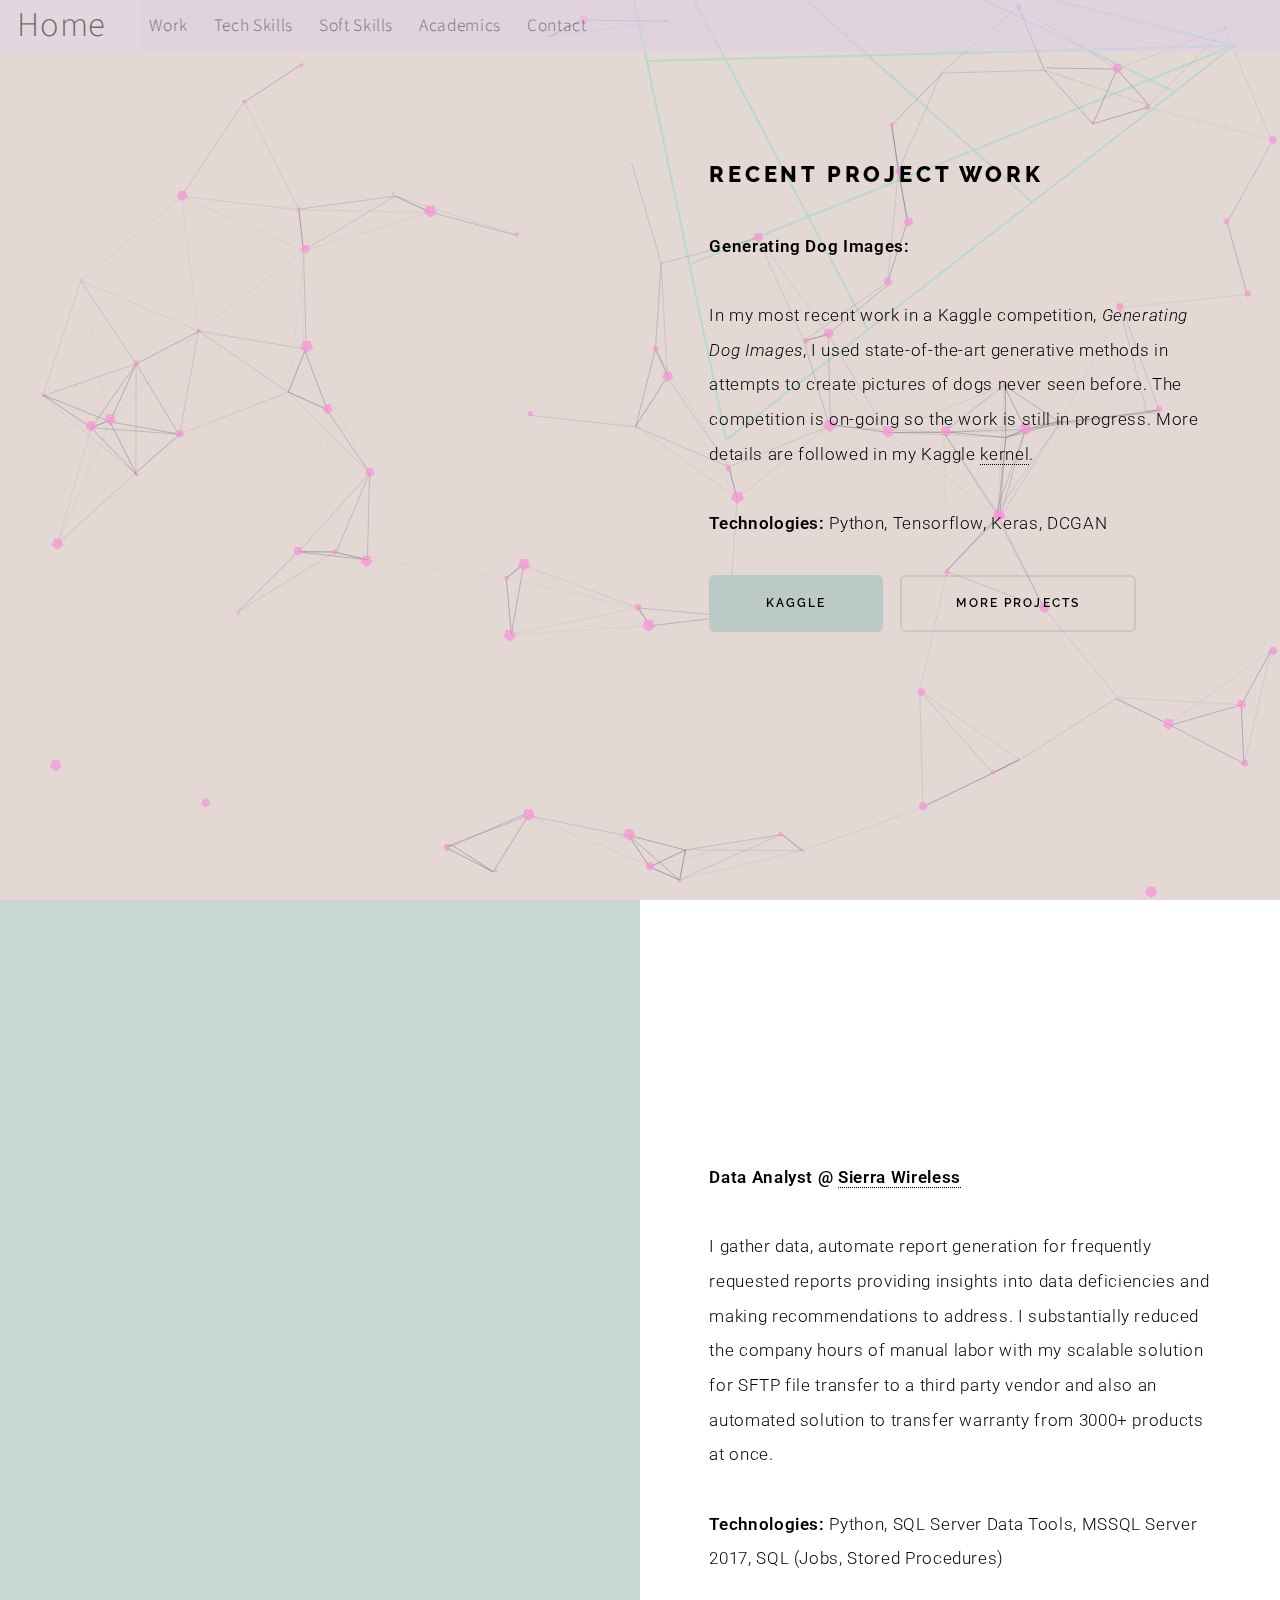
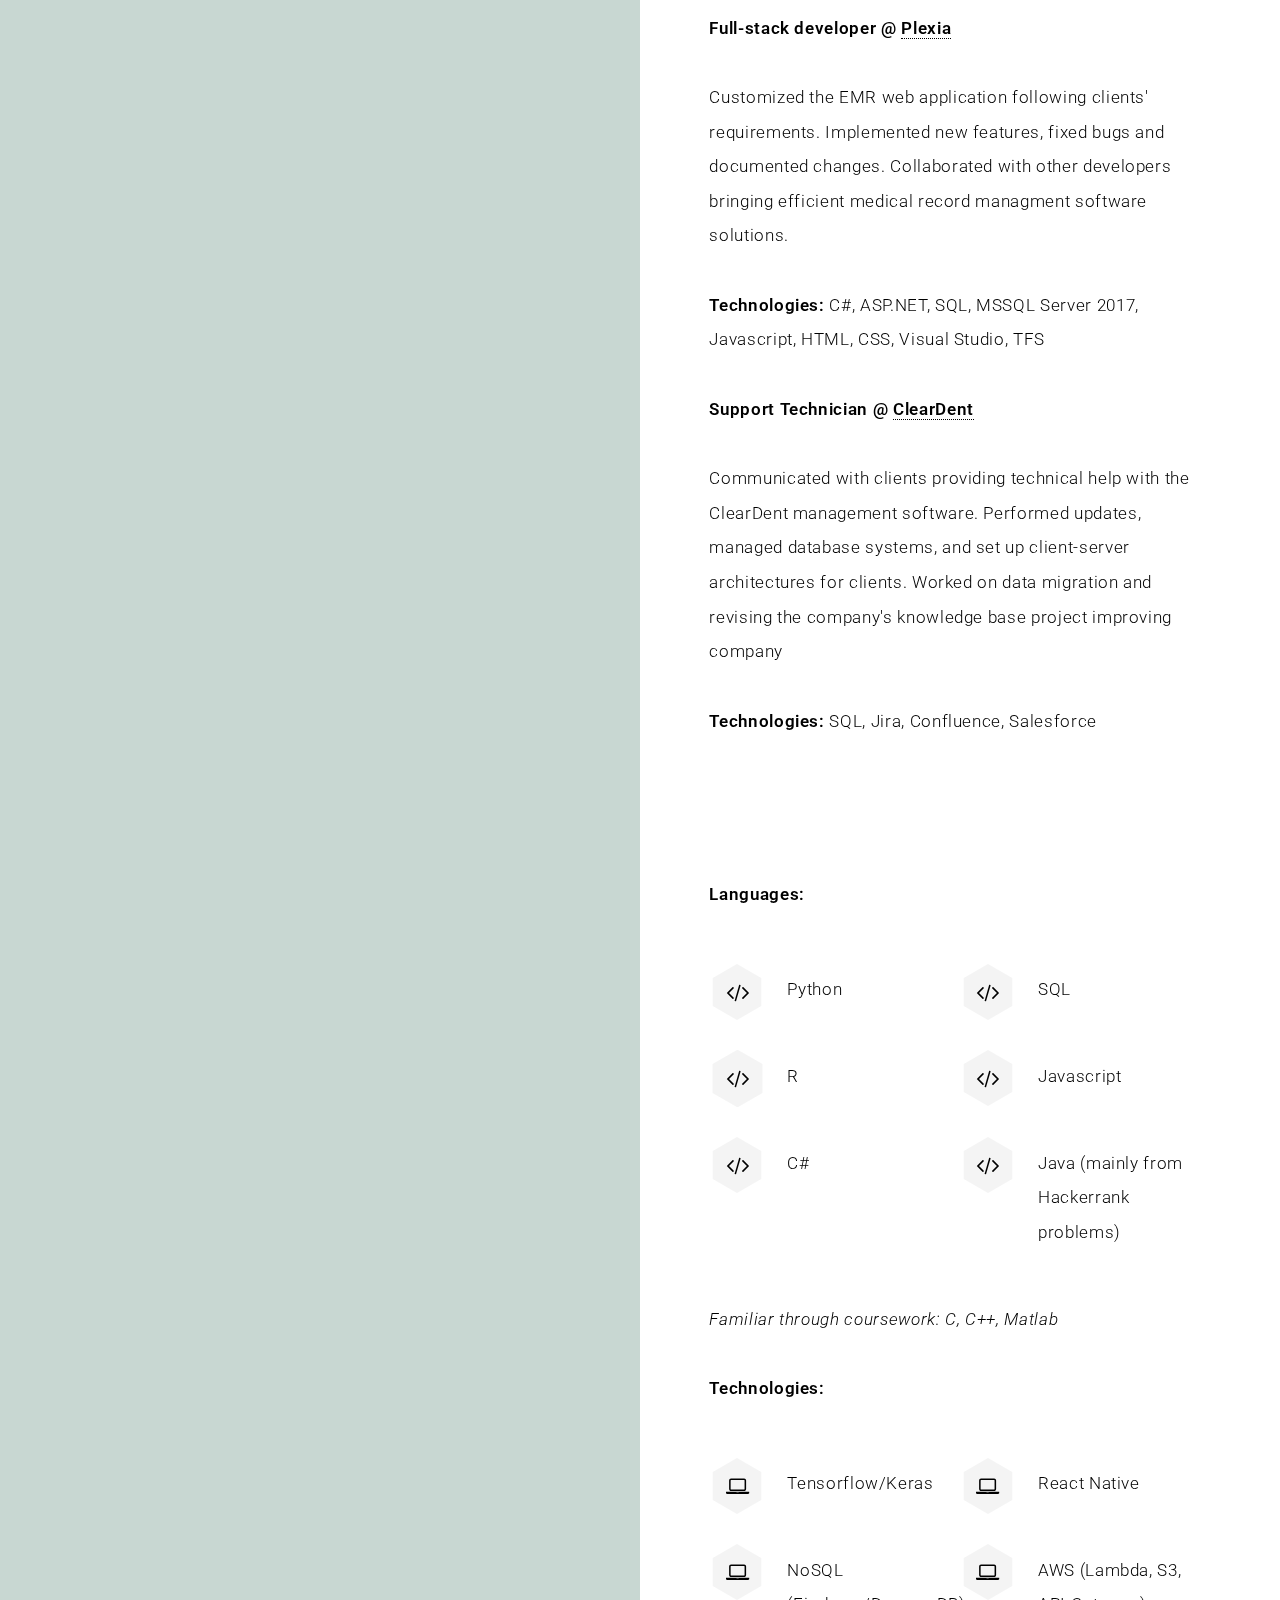
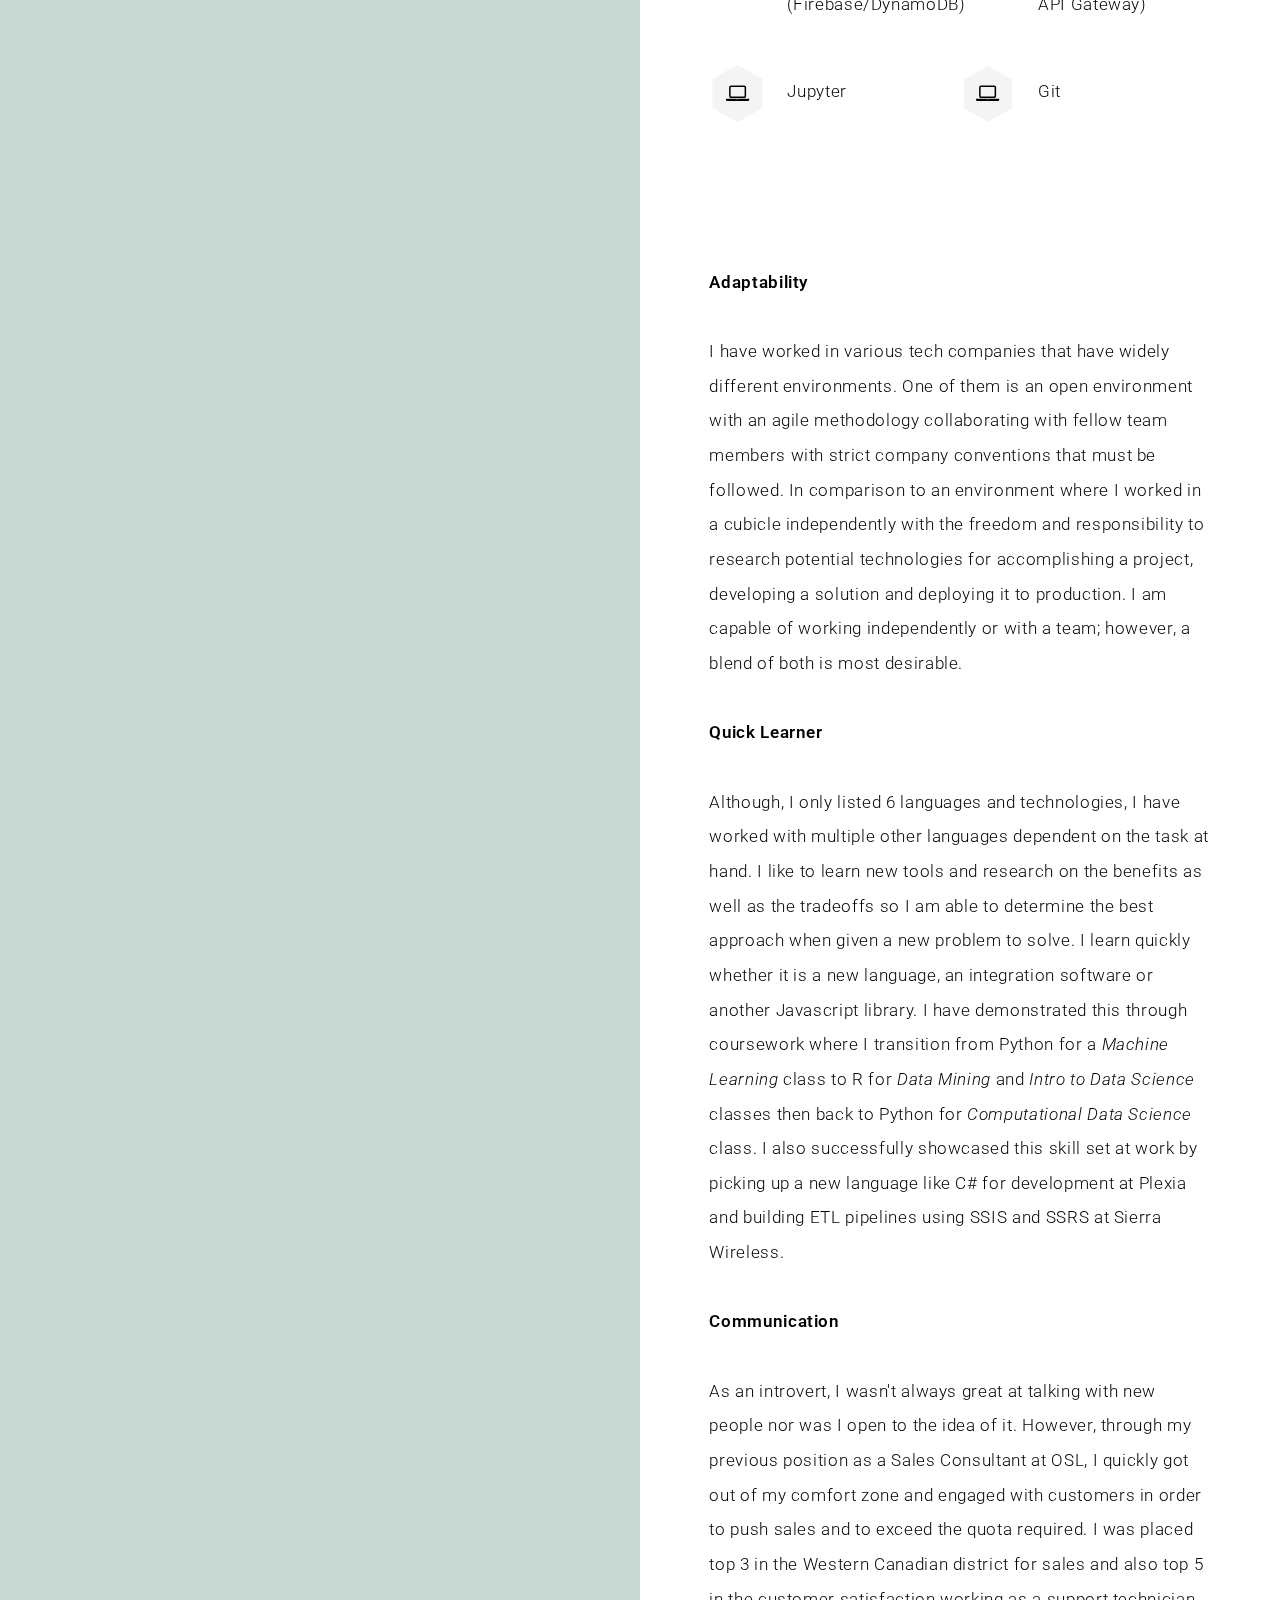
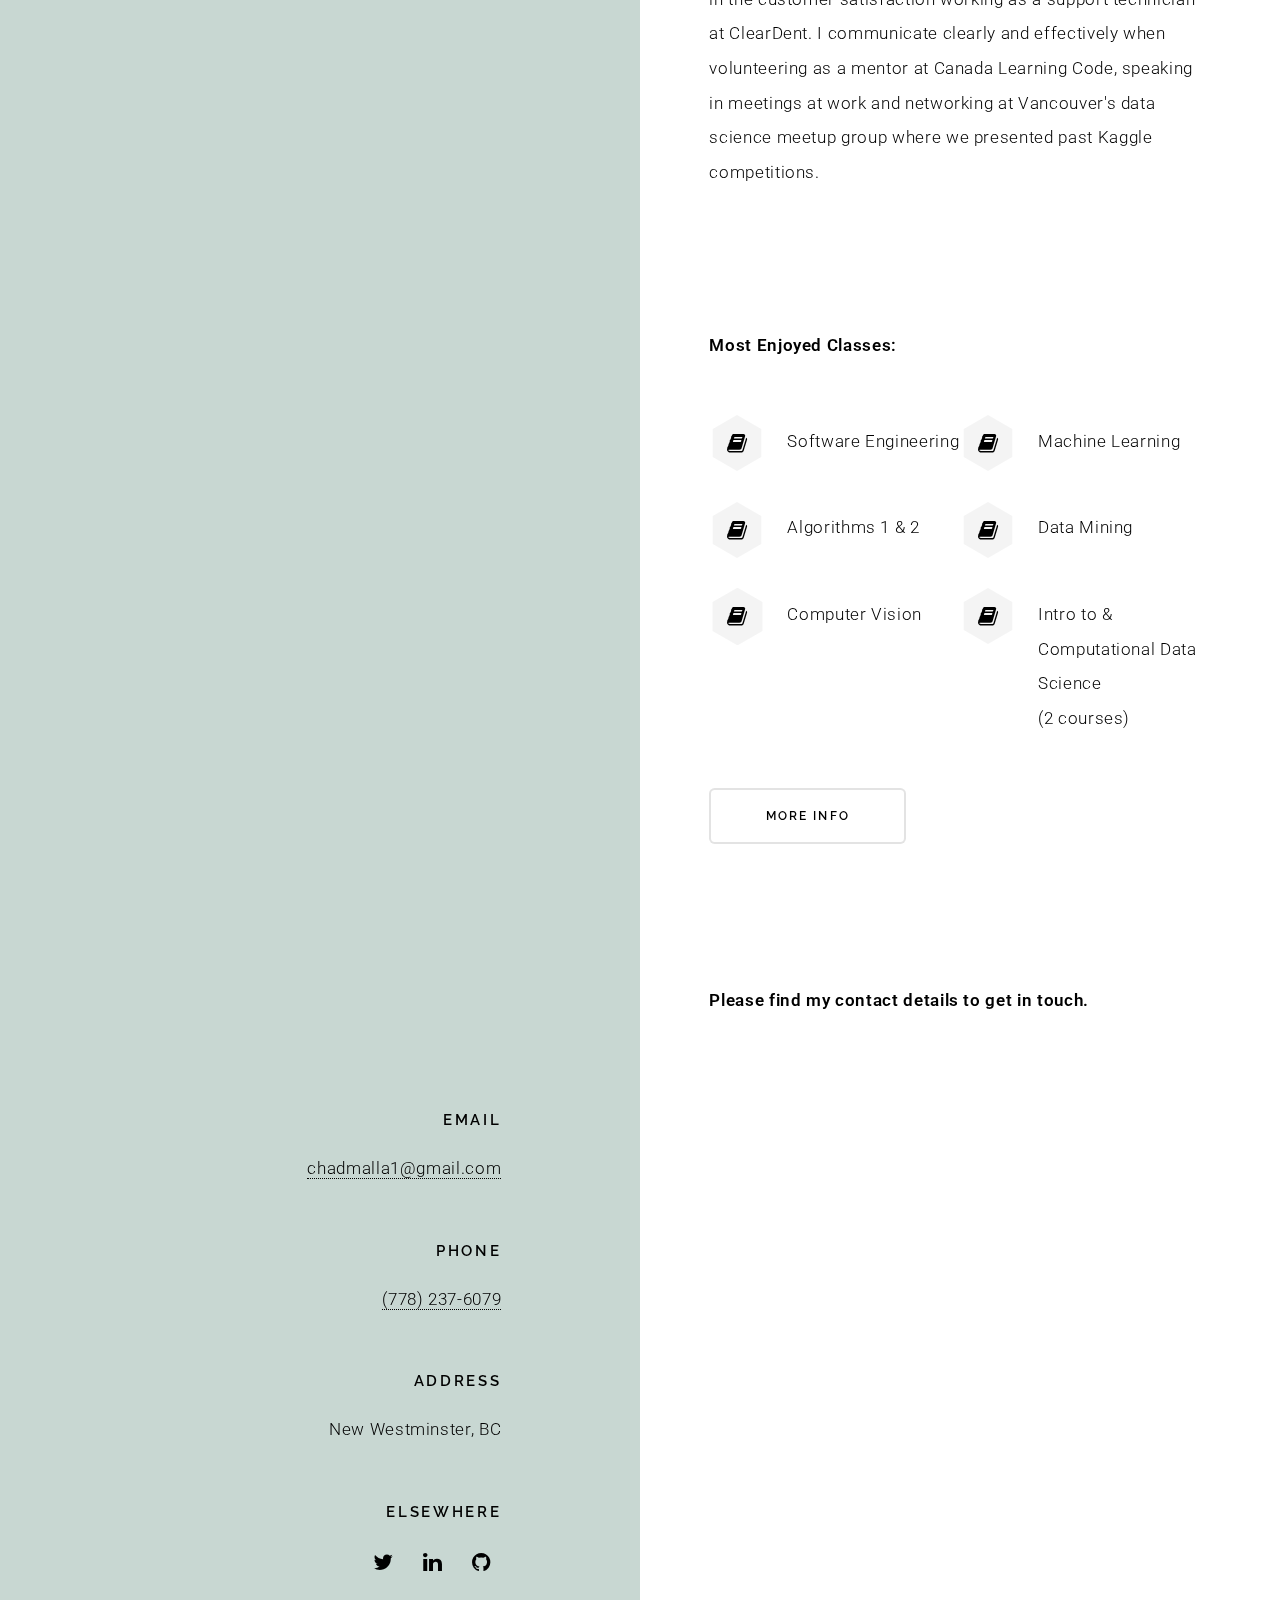
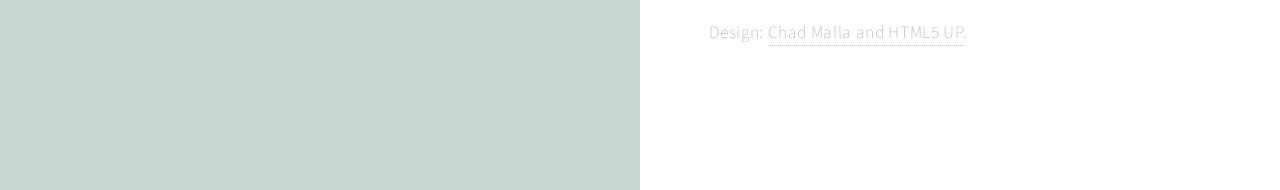
==== commit 49a1bb89: "made nav sticky, changed background to completely particles, more minor ui changes" ====
--- a/index.html
+++ b/index.html
@@ -7,6 +7,7 @@
 		<meta name="description" content="" />
 		<meta name="keywords" content="" />
 		<link rel="stylesheet" href="assets/css/main.css" />
+		<link href="https://fonts.googleapis.com/css?family=Roboto&display=swap" rel="stylesheet"> 
 		<script src="particles.js"></script>
 		<script>particlesJS.load('particles-js','particles.json');</script>
 	</head>
@@ -15,7 +16,8 @@
 		</div>
 		<!-- Wrapper -->
 			<div id="wrapper">
-				<nav role='main_nav' id="navbar">
+				<nav class="navbar">
+					<a href=".intro">Home</a>
 					<a href="#first">Work</a>
 					<a href="#second">Tech Skills</a> 
 					<a href="#third">Soft Skills</a>
@@ -37,7 +39,7 @@
 									<li><a href="https://www.linkedin.com/in/chad-malla-76666a66/" class="icon fa-linkedin" target="_blank"><span class="label">LinkedIn</span></a></li>
 									<li><a href="https://github.com/cmalla94" class="icon fa-github" target="_blank"><span class="label">Github</span></a></li>
 									<li><a href="https://medium.com/@chadmalla1" class="icon fa-medium" target="_blank"><span class="label">Medium</span></a></li>
-									
+									<li><a href="#first" class="arrow scrolly"><span class="label">Next</span></a></li>
 								</ul>
 							</nav>
 						</header>
--- a/assets/css/main.css
+++ b/assets/css/main.css
@@ -35,6 +35,7 @@
 
 ol, ul {
 	list-style: none;
+	font-family: 'Roboto', sans-serif;
 }
 
 blockquote, q {
@@ -123,6 +124,7 @@
 
 	html {
 		font-size: 18pt;
+		font-family: 'Roboto', sans-serif;
 	}
 
 		@media screen and (max-width: 1920px) {
@@ -197,6 +199,7 @@
 
 	p {
 		margin: 0 0 2rem 0;
+		font-family: 'Roboto', sans-serif;
 	}
 
 	h1, h2, h3, h4, h5, h6 {
@@ -1962,7 +1965,7 @@
 		input[type="button"].primary,
 		button.primary,
 		.button.primary {
-			background-color: #49fcd4;
+			background-color: #bbcac7;
 			box-shadow: none;
 			color: #000000 !important;
 		}
@@ -3350,49 +3353,34 @@
 			}
 	}
 
-	nav[role="main_nav"] {
-		position: absolute;
+	.navbar {
+		position: sticky;
 		right: 0.5em;
 		top: 0;
 		height: 3em;
 		line-height: 3em;
-		background-color: #342E37;
-		color: #F6F5F1;
+		background-color: rgb(222, 205, 230);
+		opacity: 0.5;
 		width: 100%;
-	}
-
-	nav[role="main_nav"] a {
-		display: inline-block;
-		color: inherit;
+		
+	}
+	
+	.navbar a {
+		display: block;
+		float: left;
+		color: black;
+		text-align: center;
 		text-decoration: none;
-		height: 3em;
-		line-height: 3em;
-		padding: 0 0.5em 0 0.5em;
-		outline: 0;
-		margin-left: 0.5em;
-		font-size: 0.9em;
+		padding: 0 1em 0 0.5em;
+		font-size: 1em;
 		border-bottom: none;
 	}
 
-	nav[role="main_nav"] a:hover {
-		font-size: 1.1em;
-	}
-
-	nav[role="main_nav"] a:hover:before {
+	.navbar a:hover {
 		background-color: rgba(255, 255, 255, 0.175);
-		color: #C1B9B9;
-	}
-	nav[role="main_nav"] a:active {
-		font-size: 0.95em;
-		background: none;
-	}
-
-	nav[role="main_nav"] a:active:before {
-		background-color: rgba(255, 255, 255, 0.35);
-		color: #C1B9B9;
-	}
-
-
+		color: black;
+		font-size: 2em;
+	}
 
 		/***************/
 
@@ -3472,7 +3460,7 @@
 				opacity: 0;
 				position: relative;
 				top: 0;
-				width: 5.35em;
+				width: 5em;
 			}
 			#wrapper section > header nav li:nth-child(1) {
 				-moz-animation-delay: 2.5s;
@@ -3492,6 +3480,12 @@
 				-webkit-animation-delay: 3s;
 				-ms-animation-delay: 3s;
 				animation-delay: 3s;
+			}
+			#wrapper section > header nav li:nth-child(4) {
+				-moz-animation-delay: 3.25s;
+				-webkit-animation-delay: 3.25s;
+				-ms-animation-delay: 3.25s;
+				animation-delay: 3.25s;
 			}
 			#wrapper section > header nav a {
 				-webkit-tap-highlight-color: rgba(0, 0, 0, 0);
@@ -3587,15 +3581,17 @@
 
 			#wrapper > section > header h1, #wrapper > section > header h2 {
 				position: relative;
+				color: #0B245B;
 			}
 
 				#wrapper > section > header h1:before, #wrapper > section > header h2:before {
-					background: #C8D7D2;
+					background: rgb(255, 255, 255);
 					content: '';
 					display: block;
 					height: 2px;
 					position: absolute;
 					top: 1rem;
+					color: white;
 				}
 
 				#wrapper > section > header h1:after, #wrapper > section > header h2:after {
@@ -3607,6 +3603,7 @@
 					position: absolute;
 					top: 0.75rem;
 					width: 0.5rem;
+					color: white;
 				}
 
 			#wrapper > section > header h1 {
@@ -3873,7 +3870,7 @@
 
 					#wrapper > section > header {
 						background-attachment: fixed;
-						background-color: #49fcd4;
+						background-color: #f9fcfb;
 						background-image: url("data:image/svg+xml;charset=utf8,%3Csvg xmlns='http://www.w3.org/2000/svg' viewBox='0 0 920 1750' x='0px' y='0px'%3E %3Cpath style='fill: rgba(67, 217, 184, 0.5)' d='M889.72,1137.55l-2.91-0.75l-364.39,282.94l-0.7-0.9l-0.51,0.11l-94.77-451.5l-32.51-15.75l-16.73-8.11l0,0.68 l-1.46,0l0-1.39l-1.89-0.92l-112.41-54.47l-0.29,1.03l-1.41-0.37l0.37-1.31l-34.14-16.54l-98.56-47.76l-0.59,0.81l-1.16-0.88 l0.42-0.57L11.43,766.33l-0.25,0.2l-0.9-1.15l102.87-79.98l0.08-0.1l0.02,0.02l116.68-90.72l-0.18-0.34l1.3-0.66l0.05,0.09 l100.5-78.14l-0.07-0.32l0.65-0.14l42.3-32.89l-0.15-54.54l-0.59,0.29l-0.64-1.31l1.23-0.6l-0.01-4.54l-0.33-122.47l-0.99,0.18 l-0.28-1.43l1.27-0.23l-0.4-147.49l-0.87-0.16l0.28-1.43l0.58,0.1l-0.35-127.48l-0.13-0.06l0.64-1.31L489.97,76.8l0.73,0.19 l-0.04,0.14l132.63,65.11l0.33-0.45l1.16,0.88l-0.16,0.22l114.21,56.07l0.45-0.35l0.72,0.93l47.89,23.51l2.76-1.36l0.56,4.61 l-3.32-1.63L571.52,330.88L375.95,482.93l0.66,239.95l51.12,243.57l222.53,107.83l236.23,60.93l2.27-1.77 M375.8,425.34l17.25-8.47 l36.13-127.75l-53.73,9.66L375.8,425.34z M551,241.05l38.19-52.2l-123.83-22.27l-34.13,120.68l98.99-17.81L551,241.05z M532.3,269.09l151.34-27.22l37.63-29.25l-130.48-23.47L532.3,269.09z M303.38,733.9l-2.36-4.48l-44.18-83.78L182.5,747.25 l40.78,36.46l52.69,47.11L303.38,733.9z M277.18,831.91l56.95,50.93L375.69,920l-0.13-49.23l-71.19-135L277.18,831.91z M303.96,731.86l41.93-148.25l-9.74-46.39L257.8,644.33L303.96,731.86z M304.94,733.73l9.55,18.12l61.05,115.78l-0.39-144.6 l-16.9-80.53l-11.71-55.81L304.94,733.73z M375.21,211.79l0.23,85.51l54.17-9.74l34.29-121.23l-88.87-15.98L375.21,211.79z M430.78,288.83l-17.88,63.21L394.81,416l44.01-21.6l90.15-123.23L430.78,288.83z M287.76,898.62l87.99,42.64l-0.05-19.29 l-91.37-81.71l-7.59-6.78l-14.88,52.59L287.76,898.62z M174.26,843.62l86.26,41.8l15-53.03l-93.89-83.95l-53.34,72.91L174.26,843.62 z M113.18,687.22L12.71,765.33l55.69,26.99l58.56,28.38l53.58-73.24l-34.83-31.14L113.18,687.22z M230.62,595.92l-116.27,90.4 l63.02,56.36l4.03,3.61l74.67-102.08l-7.47-14.17L230.62,595.92z M331.94,517.15l-100.15,77.86l25.25,47.88l78.71-107.59l-1.71-8.14 L331.94,517.15z M333.22,516.15l2.02,9.64l1.66,7.92l34.65-47.37L333.22,516.15z M337.31,535.63l9.43,44.95l26.67-94.3 L337.31,535.63z M347.39,583.66l27.74,132.16l-0.62-228.04L347.39,583.66z M374.7,21.83l0.35,127.02l89.27,16.06l24.61-87 L374.7,21.83z M490.25,78.56l-22.26,78.7l-2.24,7.91l124.39,22.37l10.23-13.99l22.04-30.12L490.25,78.56z M623.74,144.09 l-12.29,16.8l-19.71,26.95l131.07,23.58l14.73-11.45L623.74,144.09z M739,200.67l-13.3,10.34l-0.96,0.74l58.14,10.46L739,200.67z M723.19,212.96l-25.33,19.69l-11.14,8.66l97.03-17.45L723.19,212.96z M782.89,225.5l-98.64,17.74l-107.06,83.23L782.89,225.5z M631.68,282.26l49.48-38.47l-150.1,27l-89.41,122.22l129.1-63.37L631.68,282.26z M565.06,334.05l-125.28,61.5l-45.94,62.8 l-14.96,20.44L565.06,334.05z M425.31,412.87l11.65-15.93l-42.69,20.96l-13.66,48.3l-3.58,12.67L425.31,412.87z M392.51,418.76 l-16.71,8.2l0.01,4.72l0.12,45.68L392.51,418.76z M377.21,941.96l21.37,10.36l24.14,11.7l-45.56-40.74L377.21,941.96z M377.15,921.31l34.83,31.15l12.57,11.24l-47.53-90.14L377.15,921.31z M376.63,730.07l0.38,140.33l48.29,91.59L376.63,730.07z M806.29,1197.48l75.8-58.86l-28.56,11.47l-25.6,10.28l14.96,7.25l-0.64,1.31l-16.16-7.83l-124.76,50.1l40.56,36.27L806.29,1197.48z M522.43,1146.18l58.88,111.66l52.71-21.17l64.61-25.95l-75.11-67.17L522.43,1146.18z M621.92,1142.14l-115.78-103.53l-46.8-12.07 l62.33,118.2l7.06-0.18L621.92,1142.14z M700.14,1210.12l124.19-49.87l-42.89-20.78l-155.8,4.04L700.14,1210.12z M679.7,1295.77 l61.03-47.39l-40.9-36.57l-117.85,47.32l42.09,79.82L679.7,1295.77z M522.48,1417.85l1.83-1.42l98.6-76.56l-42.28-80.19 l-84.25,33.83L522.48,1417.85z M496.08,1292.06l83.87-33.68l-59.14-112.16l-55.04,1.43L496.08,1292.06z M465.46,1146.2l54.58-1.42 l-62.61-118.74l-18.03-4.65l0.36-1.41l16.74,4.32l-27.63-52.4L465.46,1146.2z M458.42,1024.79l45.35,11.7l-74.14-66.29 L458.42,1024.79z M431.46,969.87l75.38,67.41l136.26,35.15L431.46,969.87z M649.76,1075.65l-140.54-36.25l114.83,102.68l154.53-4.01 L649.76,1075.65z M656.92,1077.5l124.84,60.5l51.97-1.35l47.7-1.24L656.92,1077.5z M784.62,1139.38l41.54,20.13l56.45-22.67 L784.62,1139.38z'/%3E %3C/svg%3E");
 						background-position: 25% 50%;
 						background-repeat: repeat-y;
@@ -3984,7 +3981,7 @@
 					}
 
 					#wrapper > section.intro > header {
-						padding: 8rem 4rem 5rem 4rem;
+						padding: 9rem 4rem 5rem 4rem;
 					}
 
 				#wrapper .copyright {
@@ -4168,7 +4165,7 @@
 	}
 
 	#particles-js {
-		position: absolute;
+		position: fixed;
 		width: 100%;
 		height: 100%;
 		background-image: url("data:image/svg+xml;charset=utf8,%3Csvg xmlns='http://www.w3.org/2000/svg' viewBox='0 0 920 1750' x='0px' y='0px'%3E %3Cpath style='fill: rgba(67, 217, 184, 0.25)' d='M889.72,1137.55l-2.91-0.75l-364.39,282.94l-0.7-0.9l-0.51,0.11l-94.77-451.5l-32.51-15.75l-16.73-8.11l0,0.68 l-1.46,0l0-1.39l-1.89-0.92l-112.41-54.47l-0.29,1.03l-1.41-0.37l0.37-1.31l-34.14-16.54l-98.56-47.76l-0.59,0.81l-1.16-0.88 l0.42-0.57L11.43,766.33l-0.25,0.2l-0.9-1.15l102.87-79.98l0.08-0.1l0.02,0.02l116.68-90.72l-0.18-0.34l1.3-0.66l0.05,0.09 l100.5-78.14l-0.07-0.32l0.65-0.14l42.3-32.89l-0.15-54.54l-0.59,0.29l-0.64-1.31l1.23-0.6l-0.01-4.54l-0.33-122.47l-0.99,0.18 l-0.28-1.43l1.27-0.23l-0.4-147.49l-0.87-0.16l0.28-1.43l0.58,0.1l-0.35-127.48l-0.13-0.06l0.64-1.31L489.97,76.8l0.73,0.19 l-0.04,0.14l132.63,65.11l0.33-0.45l1.16,0.88l-0.16,0.22l114.21,56.07l0.45-0.35l0.72,0.93l47.89,23.51l2.76-1.36l0.56,4.61 l-3.32-1.63L571.52,330.88L375.95,482.93l0.66,239.95l51.12,243.57l222.53,107.83l236.23,60.93l2.27-1.77 M375.8,425.34l17.25-8.47 l36.13-127.75l-53.73,9.66L375.8,425.34z M551,241.05l38.19-52.2l-123.83-22.27l-34.13,120.68l98.99-17.81L551,241.05z M532.3,269.09l151.34-27.22l37.63-29.25l-130.48-23.47L532.3,269.09z M303.38,733.9l-2.36-4.48l-44.18-83.78L182.5,747.25 l40.78,36.46l52.69,47.11L303.38,733.9z M277.18,831.91l56.95,50.93L375.69,920l-0.13-49.23l-71.19-135L277.18,831.91z M303.96,731.86l41.93-148.25l-9.74-46.39L257.8,644.33L303.96,731.86z M304.94,733.73l9.55,18.12l61.05,115.78l-0.39-144.6 l-16.9-80.53l-11.71-55.81L304.94,733.73z M375.21,211.79l0.23,85.51l54.17-9.74l34.29-121.23l-88.87-15.98L375.21,211.79z M430.78,288.83l-17.88,63.21L394.81,416l44.01-21.6l90.15-123.23L430.78,288.83z M287.76,898.62l87.99,42.64l-0.05-19.29 l-91.37-81.71l-7.59-6.78l-14.88,52.59L287.76,898.62z M174.26,843.62l86.26,41.8l15-53.03l-93.89-83.95l-53.34,72.91L174.26,843.62 z M113.18,687.22L12.71,765.33l55.69,26.99l58.56,28.38l53.58-73.24l-34.83-31.14L113.18,687.22z M230.62,595.92l-116.27,90.4 l63.02,56.36l4.03,3.61l74.67-102.08l-7.47-14.17L230.62,595.92z M331.94,517.15l-100.15,77.86l25.25,47.88l78.71-107.59l-1.71-8.14 L331.94,517.15z M333.22,516.15l2.02,9.64l1.66,7.92l34.65-47.37L333.22,516.15z M337.31,535.63l9.43,44.95l26.67-94.3 L337.31,535.63z M347.39,583.66l27.74,132.16l-0.62-228.04L347.39,583.66z M374.7,21.83l0.35,127.02l89.27,16.06l24.61-87 L374.7,21.83z M490.25,78.56l-22.26,78.7l-2.24,7.91l124.39,22.37l10.23-13.99l22.04-30.12L490.25,78.56z M623.74,144.09 l-12.29,16.8l-19.71,26.95l131.07,23.58l14.73-11.45L623.74,144.09z M739,200.67l-13.3,10.34l-0.96,0.74l58.14,10.46L739,200.67z M723.19,212.96l-25.33,19.69l-11.14,8.66l97.03-17.45L723.19,212.96z M782.89,225.5l-98.64,17.74l-107.06,83.23L782.89,225.5z M631.68,282.26l49.48-38.47l-150.1,27l-89.41,122.22l129.1-63.37L631.68,282.26z M565.06,334.05l-125.28,61.5l-45.94,62.8 l-14.96,20.44L565.06,334.05z M425.31,412.87l11.65-15.93l-42.69,20.96l-13.66,48.3l-3.58,12.67L425.31,412.87z M392.51,418.76 l-16.71,8.2l0.01,4.72l0.12,45.68L392.51,418.76z M377.21,941.96l21.37,10.36l24.14,11.7l-45.56-40.74L377.21,941.96z M377.15,921.31l34.83,31.15l12.57,11.24l-47.53-90.14L377.15,921.31z M376.63,730.07l0.38,140.33l48.29,91.59L376.63,730.07z M806.29,1197.48l75.8-58.86l-28.56,11.47l-25.6,10.28l14.96,7.25l-0.64,1.31l-16.16-7.83l-124.76,50.1l40.56,36.27L806.29,1197.48z M522.43,1146.18l58.88,111.66l52.71-21.17l64.61-25.95l-75.11-67.17L522.43,1146.18z M621.92,1142.14l-115.78-103.53l-46.8-12.07 l62.33,118.2l7.06-0.18L621.92,1142.14z M700.14,1210.12l124.19-49.87l-42.89-20.78l-155.8,4.04L700.14,1210.12z M679.7,1295.77 l61.03-47.39l-40.9-36.57l-117.85,47.32l42.09,79.82L679.7,1295.77z M522.48,1417.85l1.83-1.42l98.6-76.56l-42.28-80.19 l-84.25,33.83L522.48,1417.85z M496.08,1292.06l83.87-33.68l-59.14-112.16l-55.04,1.43L496.08,1292.06z M465.46,1146.2l54.58-1.42 l-62.61-118.74l-18.03-4.65l0.36-1.41l16.74,4.32l-27.63-52.4L465.46,1146.2z M458.42,1024.79l45.35,11.7l-74.14-66.29 L458.42,1024.79z M431.46,969.87l75.38,67.41l136.26,35.15L431.46,969.87z M649.76,1075.65l-140.54-36.25l114.83,102.68l154.53-4.01 L649.76,1075.65z M656.92,1077.5l124.84,60.5l51.97-1.35l47.7-1.24L656.92,1077.5z M784.62,1139.38l41.54,20.13l56.45-22.67 L784.62,1139.38z'/%3E %3C/svg%3E");
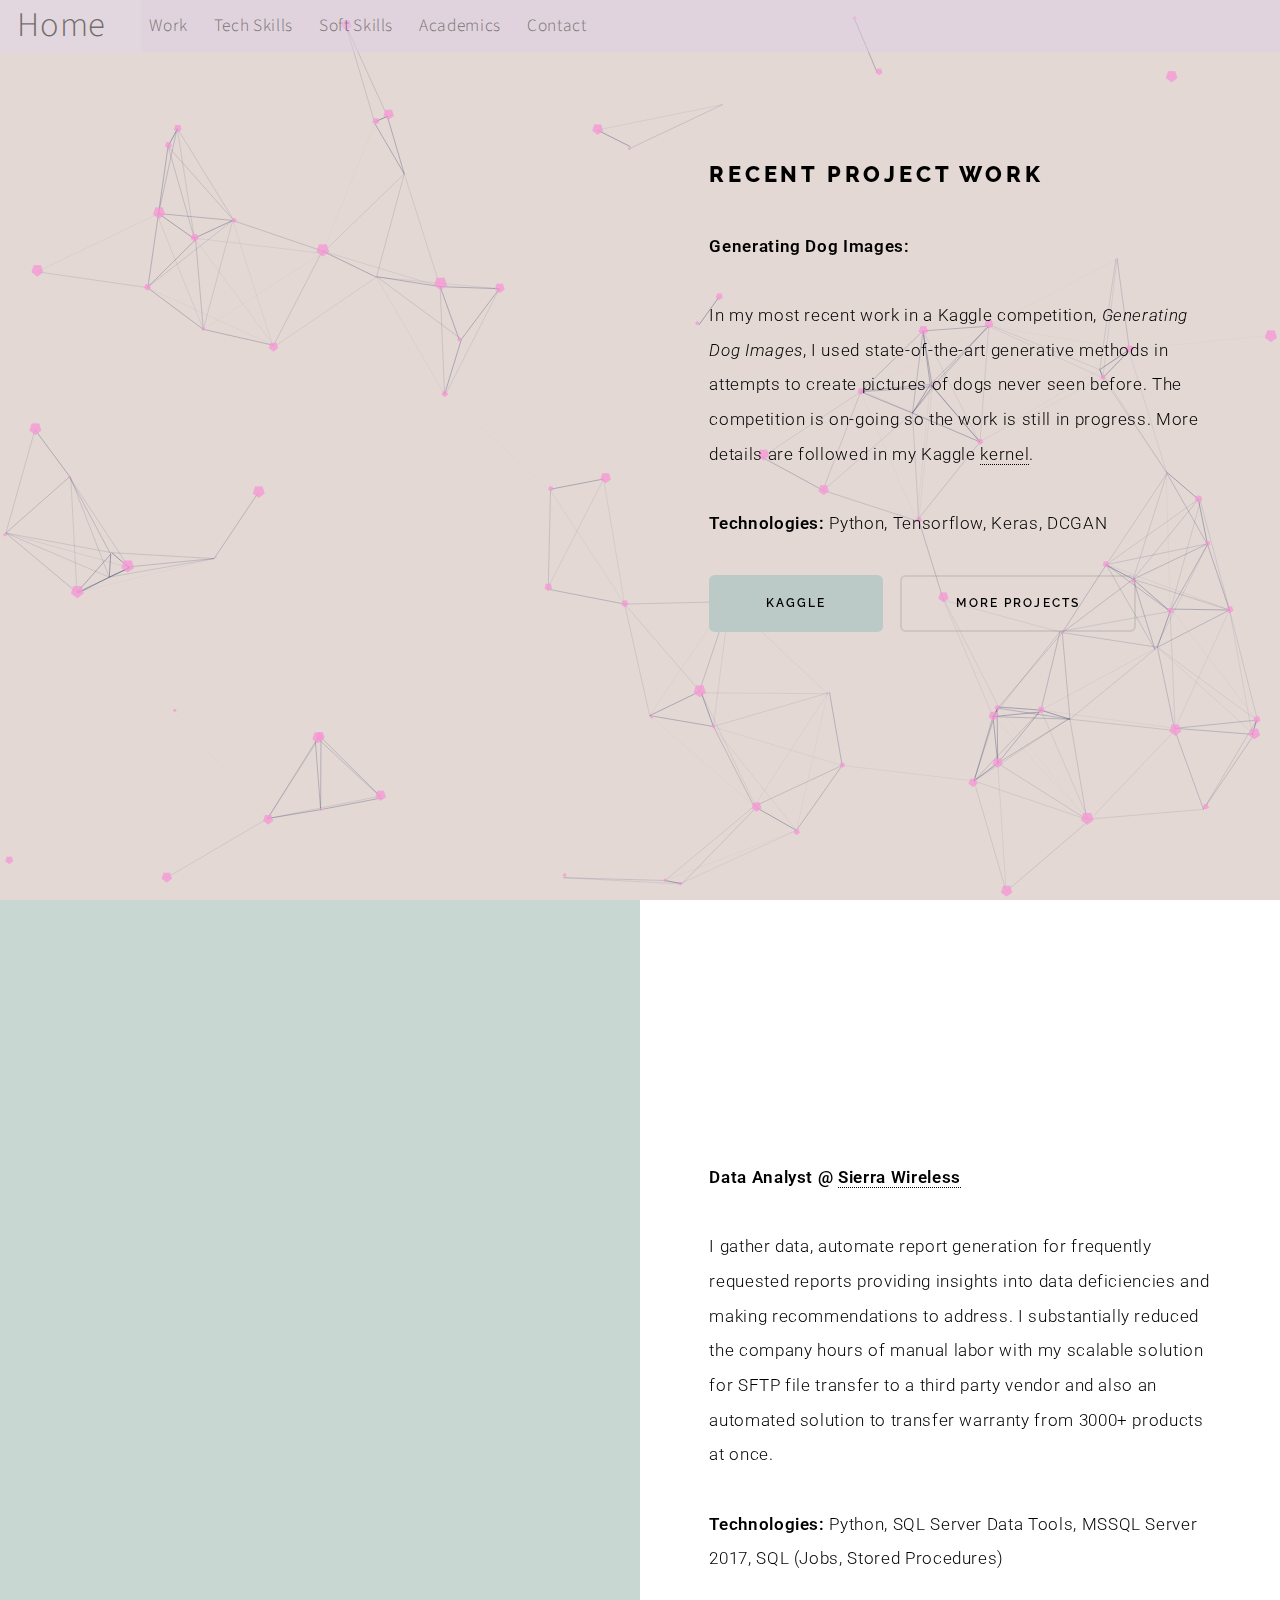
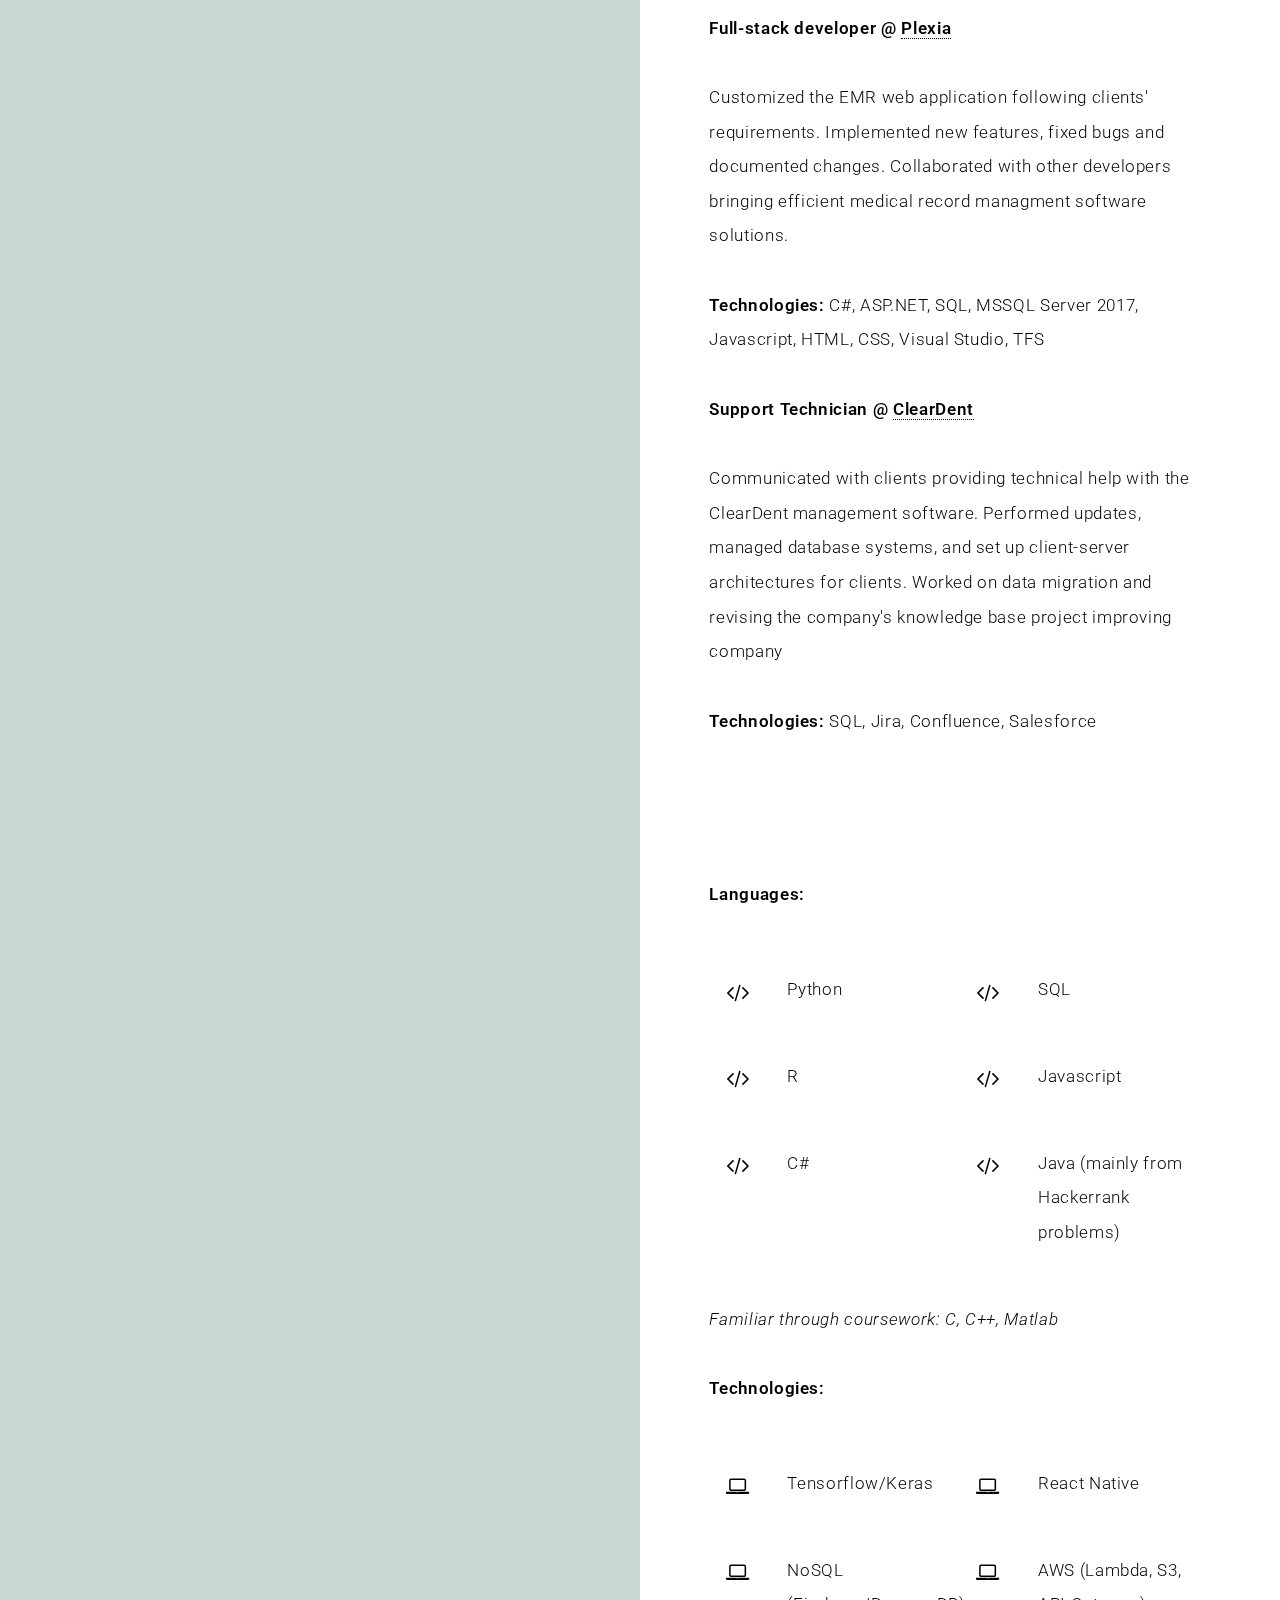
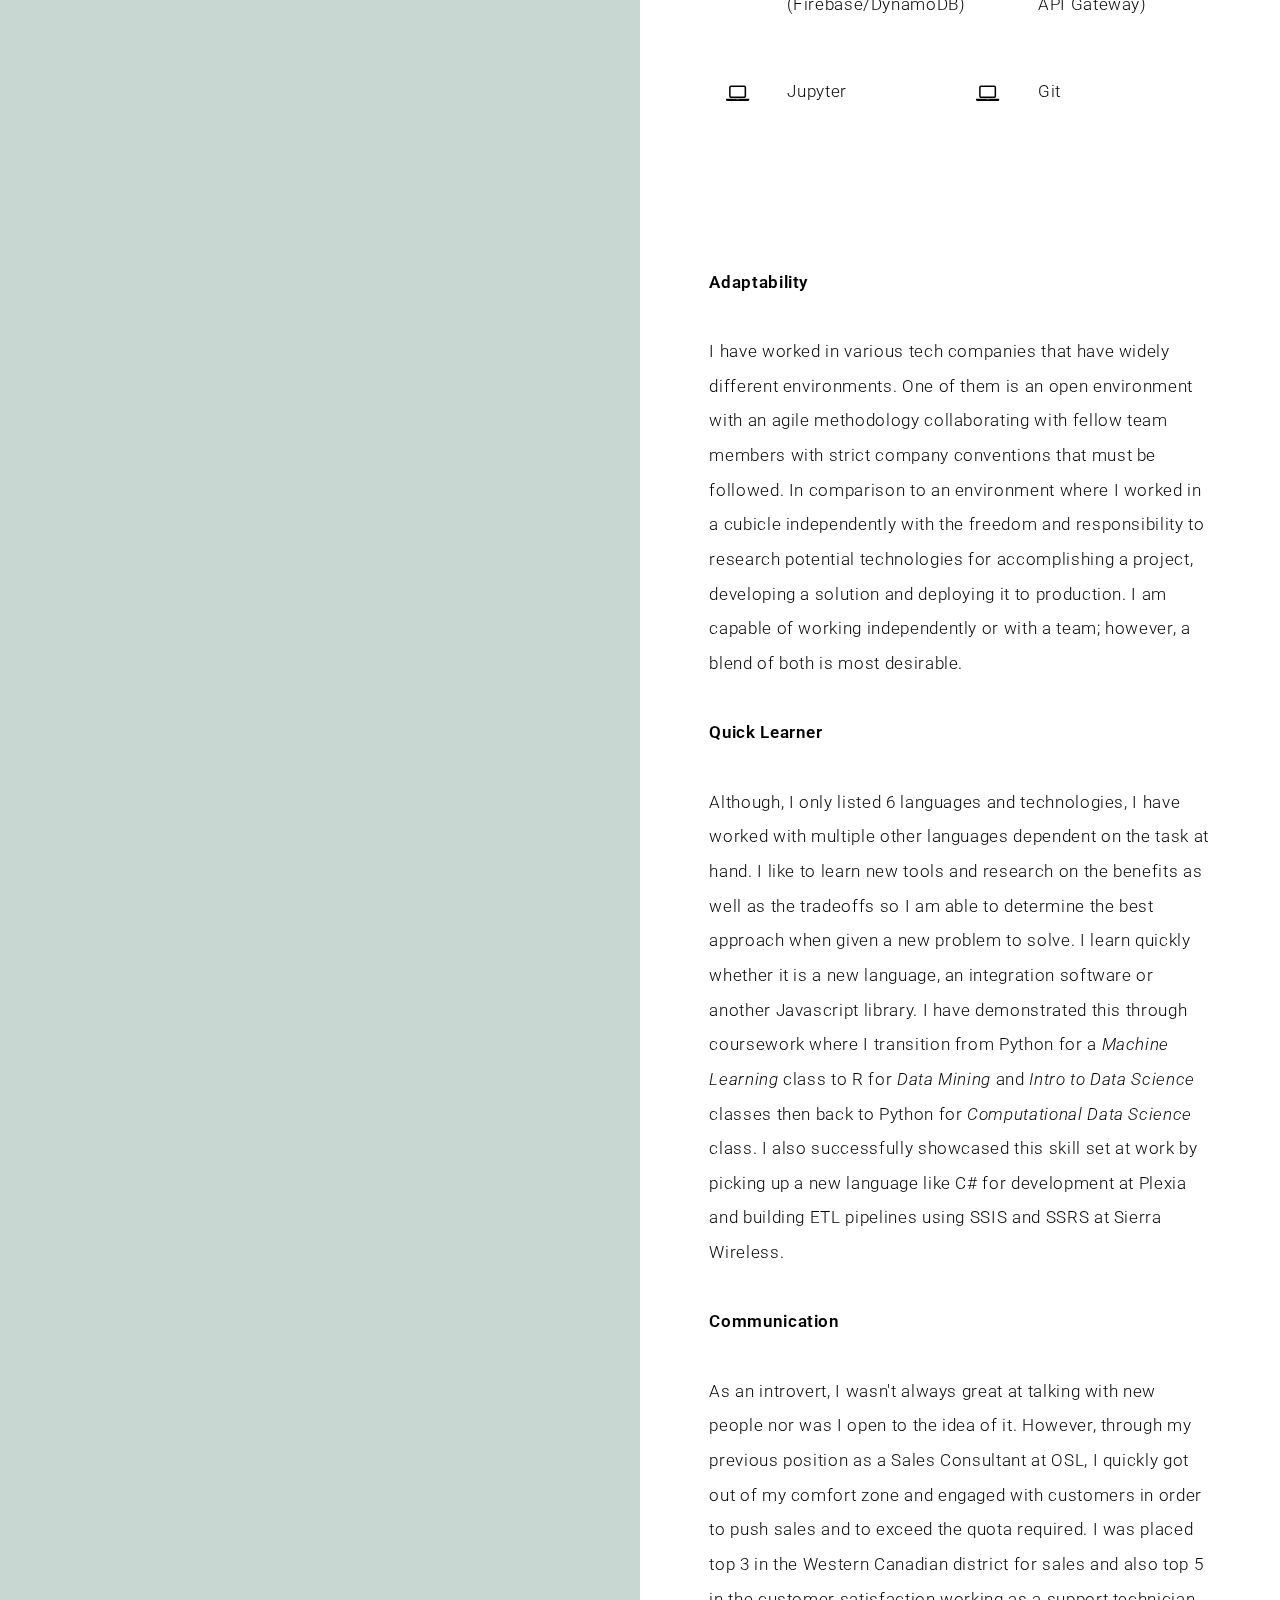
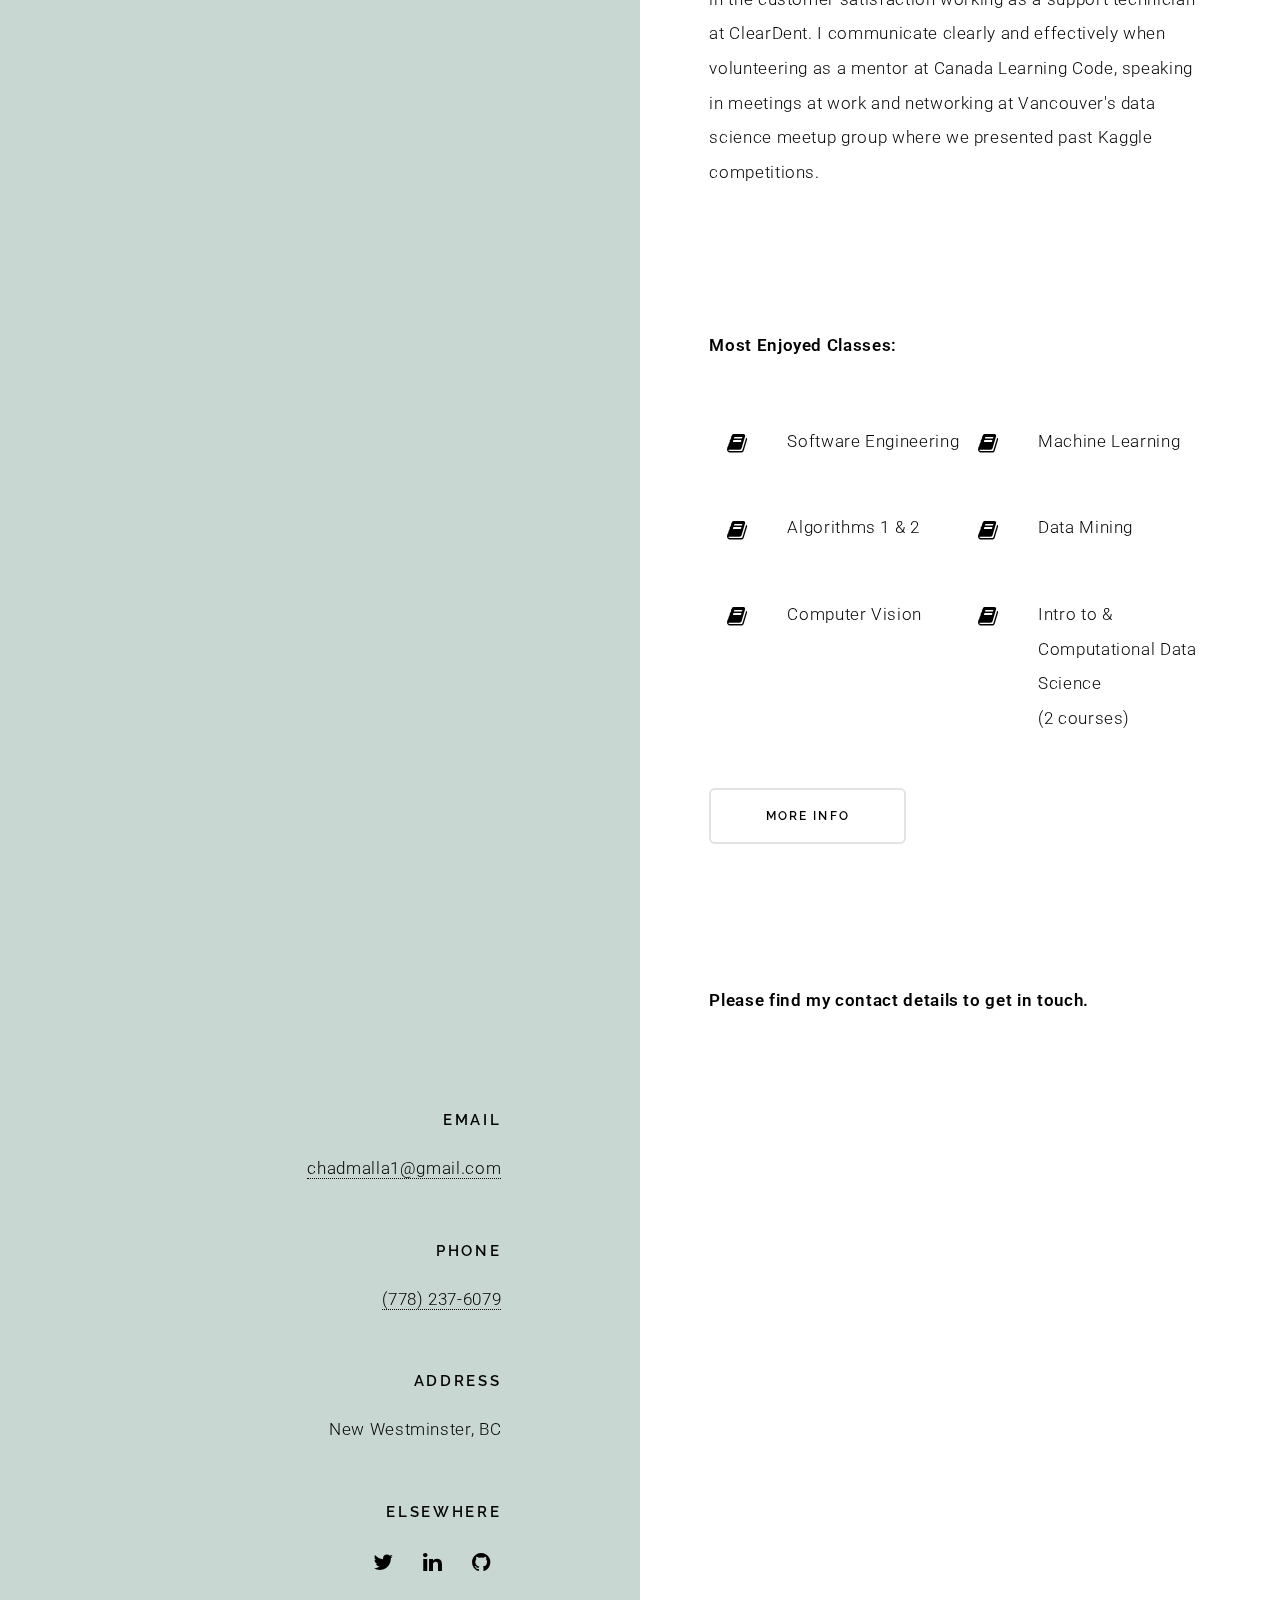
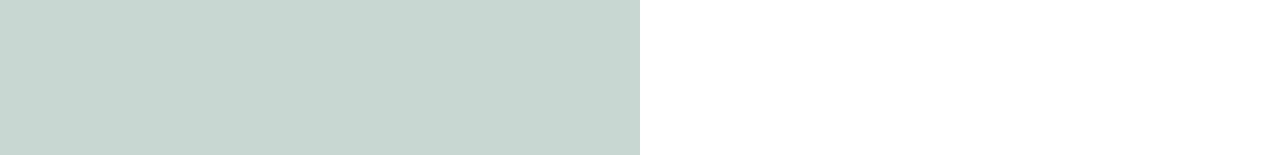
==== commit b815656e: "html changes" ====
--- a/index.html
+++ b/index.html
@@ -250,9 +250,6 @@
 						</footer>
 					</section>
 
-				<!-- Copyright -->
-					<div class="copyright">Design: <a href="https://html5up.net">Chad Malla and HTML5 UP</a>.</div>
-
 			</div>
 
 		<!-- Scripts -->
--- a/assets/css/main.css
+++ b/assets/css/main.css
@@ -2164,7 +2164,7 @@
 	}
 
 	select {
-		background-image: url("data:image/svg+xml;charset=utf8,%3Csvg xmlns='http://www.w3.org/2000/svg' width='40' height='40' preserveAspectRatio='none' viewBox='0 0 40 40'%3E%3Cpath d='M9.4,12.3l10.4,10.4l10.4-10.4c0.2-0.2,0.5-0.4,0.9-0.4c0.3,0,0.6,0.1,0.9,0.4l3.3,3.3c0.2,0.2,0.4,0.5,0.4,0.9 c0,0.4-0.1,0.6-0.4,0.9L20.7,31.9c-0.2,0.2-0.5,0.4-0.9,0.4c-0.3,0-0.6-0.1-0.9-0.4L4.3,17.3c-0.2-0.2-0.4-0.5-0.4-0.9 c0-0.4,0.1-0.6,0.4-0.9l3.3-3.3c0.2-0.2,0.5-0.4,0.9-0.4S9.1,12.1,9.4,12.3z' fill='rgba(144, 144, 144, 0.25)' /%3E%3C/svg%3E");
+		background-image: url("data:image/svg+xml;charset=utf8,%3Csvg xmlns='https://www.w3.org/2000/svg' width='40' height='40' preserveAspectRatio='none' viewBox='0 0 40 40'%3E%3Cpath d='M9.4,12.3l10.4,10.4l10.4-10.4c0.2-0.2,0.5-0.4,0.9-0.4c0.3,0,0.6,0.1,0.9,0.4l3.3,3.3c0.2,0.2,0.4,0.5,0.4,0.9 c0,0.4-0.1,0.6-0.4,0.9L20.7,31.9c-0.2,0.2-0.5,0.4-0.9,0.4c-0.3,0-0.6-0.1-0.9-0.4L4.3,17.3c-0.2-0.2-0.4-0.5-0.4-0.9 c0-0.4,0.1-0.6,0.4-0.9l3.3-3.3c0.2-0.2,0.5-0.4,0.9-0.4S9.1,12.1,9.4,12.3z' fill='rgba(144, 144, 144, 0.25)' /%3E%3C/svg%3E");
 		background-position: calc(100% - 1rem) center;
 		background-repeat: no-repeat;
 		background-size: 1.25rem;
@@ -2999,7 +2999,7 @@
 				-webkit-transition-delay: 0.5s;
 				-ms-transition-delay: 0.5s;
 				transition-delay: 0.5s;
-				background-image: url("data:image/svg+xml;charset=utf8,%3Csvg xmlns='http://www.w3.org/2000/svg' xmlns:xlink='http://www.w3.org/1999/xlink' width='96px' height='96px' viewBox='0 0 96 96' zoomAndPan='disable'%3E%3Cstyle%3Ecircle %7Bfill: transparent%3B stroke: %23000000%3B stroke-width: 2px%3B %7D%3C/style%3E%3Cdefs%3E%3CclipPath id='corner'%3E%3Cpolygon points='0,0 48,0 48,48 96,48 96,96 0,96' /%3E%3C/clipPath%3E%3C/defs%3E%3Cg clip-path='url(%23corner)'%3E%3Ccircle cx='48' cy='48' r='32'/%3E%3C/g%3E%3C/svg%3E");
+				background-image: url("data:image/svg+xml;charset=utf8,%3Csvg xmlns='https://www.w3.org/2000/svg' xmlns:xlink='https://www.w3.org/1999/xlink' width='96px' height='96px' viewBox='0 0 96 96' zoomAndPan='disable'%3E%3Cstyle%3Ecircle %7Bfill: transparent%3B stroke: %23000000%3B stroke-width: 2px%3B %7D%3C/style%3E%3Cdefs%3E%3CclipPath id='corner'%3E%3Cpolygon points='0,0 48,0 48,48 96,48 96,96 0,96' /%3E%3C/clipPath%3E%3C/defs%3E%3Cg clip-path='url(%23corner)'%3E%3Ccircle cx='48' cy='48' r='32'/%3E%3C/g%3E%3C/svg%3E");
 				background-position: center;
 				background-repeat: no-repeat;
 				background-size: 4rem;
@@ -3015,7 +3015,7 @@
 			}
 
 			.gallery .modal:after {
-				background-image: url("data:image/svg+xml;charset=utf8,%3Csvg xmlns='http://www.w3.org/2000/svg' xmlns:xlink='http://www.w3.org/1999/xlink' width='64px' height='64px' viewBox='0 0 64 64' zoomAndPan='disable'%3E%3Cstyle%3Eline %7Bstroke: %23000000%3Bstroke-width: 2px%3B%7D%3C/style%3E%3Cline x1='20' y1='20' x2='44' y2='44' /%3E%3Cline x1='20' y1='44' x2='44' y2='20' /%3E%3C/svg%3E");
+				background-image: url("data:image/svg+xml;charset=utf8,%3Csvg xmlns='https://www.w3.org/2000/svg' xmlns:xlink='https://www.w3.org/1999/xlink' width='64px' height='64px' viewBox='0 0 64 64' zoomAndPan='disable'%3E%3Cstyle%3Eline %7Bstroke: %23000000%3Bstroke-width: 2px%3B%7D%3C/style%3E%3Cline x1='20' y1='20' x2='44' y2='44' /%3E%3Cline x1='20' y1='44' x2='44' y2='20' /%3E%3C/svg%3E");
 				background-position: center;
 				background-repeat: no-repeat;
 				background-size: 3rem;
@@ -3164,7 +3164,7 @@
 		}
 
 			ul.feature-icons li:before {
-				background-image: url("data:image/svg+xml;charset=utf8,%3Csvg xmlns='http://www.w3.org/2000/svg' x='0px' y='0px' viewBox='0 0 512 512'%3E%3Cpath d='M256,0l221.7,128v256L256,512L34.3,384V128L256,0z' fill='rgba(144, 144, 144, 0.1)' /%3E%3C/svg%3E");
+				background-image: url("data:image/svg+xml;charset=utf8,%3Csvg xmlns='https://www.w3.org/2000/svg' x='0px' y='0px' viewBox='0 0 512 512'%3E%3Cpath d='M256,0l221.7,128v256L256,512L34.3,384V128L256,0z' fill='rgba(144, 144, 144, 0.1)' /%3E%3C/svg%3E");
 				background-position: center;
 				background-repeat: no-repeat;
 				background-size: contain;
@@ -3387,7 +3387,7 @@
 		#wrapper:before {
 			background-attachment: fixed;
 			background-color: #C8D7D2;
-			background-image: url("data:image/svg+xml;charset=utf8,%3Csvg xmlns='http://www.w3.org/2000/svg' viewBox='0 0 920 1750' x='0px' y='0px'%3E %3Cpath style='fill: rgba(67, 217, 184, 0.25)' d='M889.72,1137.55l-2.91-0.75l-364.39,282.94l-0.7-0.9l-0.51,0.11l-94.77-451.5l-32.51-15.75l-16.73-8.11l0,0.68 l-1.46,0l0-1.39l-1.89-0.92l-112.41-54.47l-0.29,1.03l-1.41-0.37l0.37-1.31l-34.14-16.54l-98.56-47.76l-0.59,0.81l-1.16-0.88 l0.42-0.57L11.43,766.33l-0.25,0.2l-0.9-1.15l102.87-79.98l0.08-0.1l0.02,0.02l116.68-90.72l-0.18-0.34l1.3-0.66l0.05,0.09 l100.5-78.14l-0.07-0.32l0.65-0.14l42.3-32.89l-0.15-54.54l-0.59,0.29l-0.64-1.31l1.23-0.6l-0.01-4.54l-0.33-122.47l-0.99,0.18 l-0.28-1.43l1.27-0.23l-0.4-147.49l-0.87-0.16l0.28-1.43l0.58,0.1l-0.35-127.48l-0.13-0.06l0.64-1.31L489.97,76.8l0.73,0.19 l-0.04,0.14l132.63,65.11l0.33-0.45l1.16,0.88l-0.16,0.22l114.21,56.07l0.45-0.35l0.72,0.93l47.89,23.51l2.76-1.36l0.56,4.61 l-3.32-1.63L571.52,330.88L375.95,482.93l0.66,239.95l51.12,243.57l222.53,107.83l236.23,60.93l2.27-1.77 M375.8,425.34l17.25-8.47 l36.13-127.75l-53.73,9.66L375.8,425.34z M551,241.05l38.19-52.2l-123.83-22.27l-34.13,120.68l98.99-17.81L551,241.05z M532.3,269.09l151.34-27.22l37.63-29.25l-130.48-23.47L532.3,269.09z M303.38,733.9l-2.36-4.48l-44.18-83.78L182.5,747.25 l40.78,36.46l52.69,47.11L303.38,733.9z M277.18,831.91l56.95,50.93L375.69,920l-0.13-49.23l-71.19-135L277.18,831.91z M303.96,731.86l41.93-148.25l-9.74-46.39L257.8,644.33L303.96,731.86z M304.94,733.73l9.55,18.12l61.05,115.78l-0.39-144.6 l-16.9-80.53l-11.71-55.81L304.94,733.73z M375.21,211.79l0.23,85.51l54.17-9.74l34.29-121.23l-88.87-15.98L375.21,211.79z M430.78,288.83l-17.88,63.21L394.81,416l44.01-21.6l90.15-123.23L430.78,288.83z M287.76,898.62l87.99,42.64l-0.05-19.29 l-91.37-81.71l-7.59-6.78l-14.88,52.59L287.76,898.62z M174.26,843.62l86.26,41.8l15-53.03l-93.89-83.95l-53.34,72.91L174.26,843.62 z M113.18,687.22L12.71,765.33l55.69,26.99l58.56,28.38l53.58-73.24l-34.83-31.14L113.18,687.22z M230.62,595.92l-116.27,90.4 l63.02,56.36l4.03,3.61l74.67-102.08l-7.47-14.17L230.62,595.92z M331.94,517.15l-100.15,77.86l25.25,47.88l78.71-107.59l-1.71-8.14 L331.94,517.15z M333.22,516.15l2.02,9.64l1.66,7.92l34.65-47.37L333.22,516.15z M337.31,535.63l9.43,44.95l26.67-94.3 L337.31,535.63z M347.39,583.66l27.74,132.16l-0.62-228.04L347.39,583.66z M374.7,21.83l0.35,127.02l89.27,16.06l24.61-87 L374.7,21.83z M490.25,78.56l-22.26,78.7l-2.24,7.91l124.39,22.37l10.23-13.99l22.04-30.12L490.25,78.56z M623.74,144.09 l-12.29,16.8l-19.71,26.95l131.07,23.58l14.73-11.45L623.74,144.09z M739,200.67l-13.3,10.34l-0.96,0.74l58.14,10.46L739,200.67z M723.19,212.96l-25.33,19.69l-11.14,8.66l97.03-17.45L723.19,212.96z M782.89,225.5l-98.64,17.74l-107.06,83.23L782.89,225.5z M631.68,282.26l49.48-38.47l-150.1,27l-89.41,122.22l129.1-63.37L631.68,282.26z M565.06,334.05l-125.28,61.5l-45.94,62.8 l-14.96,20.44L565.06,334.05z M425.31,412.87l11.65-15.93l-42.69,20.96l-13.66,48.3l-3.58,12.67L425.31,412.87z M392.51,418.76 l-16.71,8.2l0.01,4.72l0.12,45.68L392.51,418.76z M377.21,941.96l21.37,10.36l24.14,11.7l-45.56-40.74L377.21,941.96z M377.15,921.31l34.83,31.15l12.57,11.24l-47.53-90.14L377.15,921.31z M376.63,730.07l0.38,140.33l48.29,91.59L376.63,730.07z M806.29,1197.48l75.8-58.86l-28.56,11.47l-25.6,10.28l14.96,7.25l-0.64,1.31l-16.16-7.83l-124.76,50.1l40.56,36.27L806.29,1197.48z M522.43,1146.18l58.88,111.66l52.71-21.17l64.61-25.95l-75.11-67.17L522.43,1146.18z M621.92,1142.14l-115.78-103.53l-46.8-12.07 l62.33,118.2l7.06-0.18L621.92,1142.14z M700.14,1210.12l124.19-49.87l-42.89-20.78l-155.8,4.04L700.14,1210.12z M679.7,1295.77 l61.03-47.39l-40.9-36.57l-117.85,47.32l42.09,79.82L679.7,1295.77z M522.48,1417.85l1.83-1.42l98.6-76.56l-42.28-80.19 l-84.25,33.83L522.48,1417.85z M496.08,1292.06l83.87-33.68l-59.14-112.16l-55.04,1.43L496.08,1292.06z M465.46,1146.2l54.58-1.42 l-62.61-118.74l-18.03-4.65l0.36-1.41l16.74,4.32l-27.63-52.4L465.46,1146.2z M458.42,1024.79l45.35,11.7l-74.14-66.29 L458.42,1024.79z M431.46,969.87l75.38,67.41l136.26,35.15L431.46,969.87z M649.76,1075.65l-140.54-36.25l114.83,102.68l154.53-4.01 L649.76,1075.65z M656.92,1077.5l124.84,60.5l51.97-1.35l47.7-1.24L656.92,1077.5z M784.62,1139.38l41.54,20.13l56.45-22.67 L784.62,1139.38z'/%3E %3C/svg%3E"); 
+			background-image: url("data:image/svg+xml;charset=utf8,%3Csvg xmlns='https://www.w3.org/2000/svg' viewBox='0 0 920 1750' x='0px' y='0px'%3E %3Cpath style='fill: rgba(67, 217, 184, 0.25)' d='M889.72,1137.55l-2.91-0.75l-364.39,282.94l-0.7-0.9l-0.51,0.11l-94.77-451.5l-32.51-15.75l-16.73-8.11l0,0.68 l-1.46,0l0-1.39l-1.89-0.92l-112.41-54.47l-0.29,1.03l-1.41-0.37l0.37-1.31l-34.14-16.54l-98.56-47.76l-0.59,0.81l-1.16-0.88 l0.42-0.57L11.43,766.33l-0.25,0.2l-0.9-1.15l102.87-79.98l0.08-0.1l0.02,0.02l116.68-90.72l-0.18-0.34l1.3-0.66l0.05,0.09 l100.5-78.14l-0.07-0.32l0.65-0.14l42.3-32.89l-0.15-54.54l-0.59,0.29l-0.64-1.31l1.23-0.6l-0.01-4.54l-0.33-122.47l-0.99,0.18 l-0.28-1.43l1.27-0.23l-0.4-147.49l-0.87-0.16l0.28-1.43l0.58,0.1l-0.35-127.48l-0.13-0.06l0.64-1.31L489.97,76.8l0.73,0.19 l-0.04,0.14l132.63,65.11l0.33-0.45l1.16,0.88l-0.16,0.22l114.21,56.07l0.45-0.35l0.72,0.93l47.89,23.51l2.76-1.36l0.56,4.61 l-3.32-1.63L571.52,330.88L375.95,482.93l0.66,239.95l51.12,243.57l222.53,107.83l236.23,60.93l2.27-1.77 M375.8,425.34l17.25-8.47 l36.13-127.75l-53.73,9.66L375.8,425.34z M551,241.05l38.19-52.2l-123.83-22.27l-34.13,120.68l98.99-17.81L551,241.05z M532.3,269.09l151.34-27.22l37.63-29.25l-130.48-23.47L532.3,269.09z M303.38,733.9l-2.36-4.48l-44.18-83.78L182.5,747.25 l40.78,36.46l52.69,47.11L303.38,733.9z M277.18,831.91l56.95,50.93L375.69,920l-0.13-49.23l-71.19-135L277.18,831.91z M303.96,731.86l41.93-148.25l-9.74-46.39L257.8,644.33L303.96,731.86z M304.94,733.73l9.55,18.12l61.05,115.78l-0.39-144.6 l-16.9-80.53l-11.71-55.81L304.94,733.73z M375.21,211.79l0.23,85.51l54.17-9.74l34.29-121.23l-88.87-15.98L375.21,211.79z M430.78,288.83l-17.88,63.21L394.81,416l44.01-21.6l90.15-123.23L430.78,288.83z M287.76,898.62l87.99,42.64l-0.05-19.29 l-91.37-81.71l-7.59-6.78l-14.88,52.59L287.76,898.62z M174.26,843.62l86.26,41.8l15-53.03l-93.89-83.95l-53.34,72.91L174.26,843.62 z M113.18,687.22L12.71,765.33l55.69,26.99l58.56,28.38l53.58-73.24l-34.83-31.14L113.18,687.22z M230.62,595.92l-116.27,90.4 l63.02,56.36l4.03,3.61l74.67-102.08l-7.47-14.17L230.62,595.92z M331.94,517.15l-100.15,77.86l25.25,47.88l78.71-107.59l-1.71-8.14 L331.94,517.15z M333.22,516.15l2.02,9.64l1.66,7.92l34.65-47.37L333.22,516.15z M337.31,535.63l9.43,44.95l26.67-94.3 L337.31,535.63z M347.39,583.66l27.74,132.16l-0.62-228.04L347.39,583.66z M374.7,21.83l0.35,127.02l89.27,16.06l24.61-87 L374.7,21.83z M490.25,78.56l-22.26,78.7l-2.24,7.91l124.39,22.37l10.23-13.99l22.04-30.12L490.25,78.56z M623.74,144.09 l-12.29,16.8l-19.71,26.95l131.07,23.58l14.73-11.45L623.74,144.09z M739,200.67l-13.3,10.34l-0.96,0.74l58.14,10.46L739,200.67z M723.19,212.96l-25.33,19.69l-11.14,8.66l97.03-17.45L723.19,212.96z M782.89,225.5l-98.64,17.74l-107.06,83.23L782.89,225.5z M631.68,282.26l49.48-38.47l-150.1,27l-89.41,122.22l129.1-63.37L631.68,282.26z M565.06,334.05l-125.28,61.5l-45.94,62.8 l-14.96,20.44L565.06,334.05z M425.31,412.87l11.65-15.93l-42.69,20.96l-13.66,48.3l-3.58,12.67L425.31,412.87z M392.51,418.76 l-16.71,8.2l0.01,4.72l0.12,45.68L392.51,418.76z M377.21,941.96l21.37,10.36l24.14,11.7l-45.56-40.74L377.21,941.96z M377.15,921.31l34.83,31.15l12.57,11.24l-47.53-90.14L377.15,921.31z M376.63,730.07l0.38,140.33l48.29,91.59L376.63,730.07z M806.29,1197.48l75.8-58.86l-28.56,11.47l-25.6,10.28l14.96,7.25l-0.64,1.31l-16.16-7.83l-124.76,50.1l40.56,36.27L806.29,1197.48z M522.43,1146.18l58.88,111.66l52.71-21.17l64.61-25.95l-75.11-67.17L522.43,1146.18z M621.92,1142.14l-115.78-103.53l-46.8-12.07 l62.33,118.2l7.06-0.18L621.92,1142.14z M700.14,1210.12l124.19-49.87l-42.89-20.78l-155.8,4.04L700.14,1210.12z M679.7,1295.77 l61.03-47.39l-40.9-36.57l-117.85,47.32l42.09,79.82L679.7,1295.77z M522.48,1417.85l1.83-1.42l98.6-76.56l-42.28-80.19 l-84.25,33.83L522.48,1417.85z M496.08,1292.06l83.87-33.68l-59.14-112.16l-55.04,1.43L496.08,1292.06z M465.46,1146.2l54.58-1.42 l-62.61-118.74l-18.03-4.65l0.36-1.41l16.74,4.32l-27.63-52.4L465.46,1146.2z M458.42,1024.79l45.35,11.7l-74.14-66.29 L458.42,1024.79z M431.46,969.87l75.38,67.41l136.26,35.15L431.46,969.87z M649.76,1075.65l-140.54-36.25l114.83,102.68l154.53-4.01 L649.76,1075.65z M656.92,1077.5l124.84,60.5l51.97-1.35l47.7-1.24L656.92,1077.5z M784.62,1139.38l41.54,20.13l56.45-22.67 L784.62,1139.38z'/%3E %3C/svg%3E"); 
 			background-position: -50% 10%;
 			background-repeat: repeat-y;
 			background-size: 75% auto;
@@ -3871,7 +3871,7 @@
 					#wrapper > section > header {
 						background-attachment: fixed;
 						background-color: #f9fcfb;
-						background-image: url("data:image/svg+xml;charset=utf8,%3Csvg xmlns='http://www.w3.org/2000/svg' viewBox='0 0 920 1750' x='0px' y='0px'%3E %3Cpath style='fill: rgba(67, 217, 184, 0.5)' d='M889.72,1137.55l-2.91-0.75l-364.39,282.94l-0.7-0.9l-0.51,0.11l-94.77-451.5l-32.51-15.75l-16.73-8.11l0,0.68 l-1.46,0l0-1.39l-1.89-0.92l-112.41-54.47l-0.29,1.03l-1.41-0.37l0.37-1.31l-34.14-16.54l-98.56-47.76l-0.59,0.81l-1.16-0.88 l0.42-0.57L11.43,766.33l-0.25,0.2l-0.9-1.15l102.87-79.98l0.08-0.1l0.02,0.02l116.68-90.72l-0.18-0.34l1.3-0.66l0.05,0.09 l100.5-78.14l-0.07-0.32l0.65-0.14l42.3-32.89l-0.15-54.54l-0.59,0.29l-0.64-1.31l1.23-0.6l-0.01-4.54l-0.33-122.47l-0.99,0.18 l-0.28-1.43l1.27-0.23l-0.4-147.49l-0.87-0.16l0.28-1.43l0.58,0.1l-0.35-127.48l-0.13-0.06l0.64-1.31L489.97,76.8l0.73,0.19 l-0.04,0.14l132.63,65.11l0.33-0.45l1.16,0.88l-0.16,0.22l114.21,56.07l0.45-0.35l0.72,0.93l47.89,23.51l2.76-1.36l0.56,4.61 l-3.32-1.63L571.52,330.88L375.95,482.93l0.66,239.95l51.12,243.57l222.53,107.83l236.23,60.93l2.27-1.77 M375.8,425.34l17.25-8.47 l36.13-127.75l-53.73,9.66L375.8,425.34z M551,241.05l38.19-52.2l-123.83-22.27l-34.13,120.68l98.99-17.81L551,241.05z M532.3,269.09l151.34-27.22l37.63-29.25l-130.48-23.47L532.3,269.09z M303.38,733.9l-2.36-4.48l-44.18-83.78L182.5,747.25 l40.78,36.46l52.69,47.11L303.38,733.9z M277.18,831.91l56.95,50.93L375.69,920l-0.13-49.23l-71.19-135L277.18,831.91z M303.96,731.86l41.93-148.25l-9.74-46.39L257.8,644.33L303.96,731.86z M304.94,733.73l9.55,18.12l61.05,115.78l-0.39-144.6 l-16.9-80.53l-11.71-55.81L304.94,733.73z M375.21,211.79l0.23,85.51l54.17-9.74l34.29-121.23l-88.87-15.98L375.21,211.79z M430.78,288.83l-17.88,63.21L394.81,416l44.01-21.6l90.15-123.23L430.78,288.83z M287.76,898.62l87.99,42.64l-0.05-19.29 l-91.37-81.71l-7.59-6.78l-14.88,52.59L287.76,898.62z M174.26,843.62l86.26,41.8l15-53.03l-93.89-83.95l-53.34,72.91L174.26,843.62 z M113.18,687.22L12.71,765.33l55.69,26.99l58.56,28.38l53.58-73.24l-34.83-31.14L113.18,687.22z M230.62,595.92l-116.27,90.4 l63.02,56.36l4.03,3.61l74.67-102.08l-7.47-14.17L230.62,595.92z M331.94,517.15l-100.15,77.86l25.25,47.88l78.71-107.59l-1.71-8.14 L331.94,517.15z M333.22,516.15l2.02,9.64l1.66,7.92l34.65-47.37L333.22,516.15z M337.31,535.63l9.43,44.95l26.67-94.3 L337.31,535.63z M347.39,583.66l27.74,132.16l-0.62-228.04L347.39,583.66z M374.7,21.83l0.35,127.02l89.27,16.06l24.61-87 L374.7,21.83z M490.25,78.56l-22.26,78.7l-2.24,7.91l124.39,22.37l10.23-13.99l22.04-30.12L490.25,78.56z M623.74,144.09 l-12.29,16.8l-19.71,26.95l131.07,23.58l14.73-11.45L623.74,144.09z M739,200.67l-13.3,10.34l-0.96,0.74l58.14,10.46L739,200.67z M723.19,212.96l-25.33,19.69l-11.14,8.66l97.03-17.45L723.19,212.96z M782.89,225.5l-98.64,17.74l-107.06,83.23L782.89,225.5z M631.68,282.26l49.48-38.47l-150.1,27l-89.41,122.22l129.1-63.37L631.68,282.26z M565.06,334.05l-125.28,61.5l-45.94,62.8 l-14.96,20.44L565.06,334.05z M425.31,412.87l11.65-15.93l-42.69,20.96l-13.66,48.3l-3.58,12.67L425.31,412.87z M392.51,418.76 l-16.71,8.2l0.01,4.72l0.12,45.68L392.51,418.76z M377.21,941.96l21.37,10.36l24.14,11.7l-45.56-40.74L377.21,941.96z M377.15,921.31l34.83,31.15l12.57,11.24l-47.53-90.14L377.15,921.31z M376.63,730.07l0.38,140.33l48.29,91.59L376.63,730.07z M806.29,1197.48l75.8-58.86l-28.56,11.47l-25.6,10.28l14.96,7.25l-0.64,1.31l-16.16-7.83l-124.76,50.1l40.56,36.27L806.29,1197.48z M522.43,1146.18l58.88,111.66l52.71-21.17l64.61-25.95l-75.11-67.17L522.43,1146.18z M621.92,1142.14l-115.78-103.53l-46.8-12.07 l62.33,118.2l7.06-0.18L621.92,1142.14z M700.14,1210.12l124.19-49.87l-42.89-20.78l-155.8,4.04L700.14,1210.12z M679.7,1295.77 l61.03-47.39l-40.9-36.57l-117.85,47.32l42.09,79.82L679.7,1295.77z M522.48,1417.85l1.83-1.42l98.6-76.56l-42.28-80.19 l-84.25,33.83L522.48,1417.85z M496.08,1292.06l83.87-33.68l-59.14-112.16l-55.04,1.43L496.08,1292.06z M465.46,1146.2l54.58-1.42 l-62.61-118.74l-18.03-4.65l0.36-1.41l16.74,4.32l-27.63-52.4L465.46,1146.2z M458.42,1024.79l45.35,11.7l-74.14-66.29 L458.42,1024.79z M431.46,969.87l75.38,67.41l136.26,35.15L431.46,969.87z M649.76,1075.65l-140.54-36.25l114.83,102.68l154.53-4.01 L649.76,1075.65z M656.92,1077.5l124.84,60.5l51.97-1.35l47.7-1.24L656.92,1077.5z M784.62,1139.38l41.54,20.13l56.45-22.67 L784.62,1139.38z'/%3E %3C/svg%3E");
+						background-image: url("data:image/svg+xml;charset=utf8,%3Csvg xmlns='https://www.w3.org/2000/svg' viewBox='0 0 920 1750' x='0px' y='0px'%3E %3Cpath style='fill: rgba(67, 217, 184, 0.5)' d='M889.72,1137.55l-2.91-0.75l-364.39,282.94l-0.7-0.9l-0.51,0.11l-94.77-451.5l-32.51-15.75l-16.73-8.11l0,0.68 l-1.46,0l0-1.39l-1.89-0.92l-112.41-54.47l-0.29,1.03l-1.41-0.37l0.37-1.31l-34.14-16.54l-98.56-47.76l-0.59,0.81l-1.16-0.88 l0.42-0.57L11.43,766.33l-0.25,0.2l-0.9-1.15l102.87-79.98l0.08-0.1l0.02,0.02l116.68-90.72l-0.18-0.34l1.3-0.66l0.05,0.09 l100.5-78.14l-0.07-0.32l0.65-0.14l42.3-32.89l-0.15-54.54l-0.59,0.29l-0.64-1.31l1.23-0.6l-0.01-4.54l-0.33-122.47l-0.99,0.18 l-0.28-1.43l1.27-0.23l-0.4-147.49l-0.87-0.16l0.28-1.43l0.58,0.1l-0.35-127.48l-0.13-0.06l0.64-1.31L489.97,76.8l0.73,0.19 l-0.04,0.14l132.63,65.11l0.33-0.45l1.16,0.88l-0.16,0.22l114.21,56.07l0.45-0.35l0.72,0.93l47.89,23.51l2.76-1.36l0.56,4.61 l-3.32-1.63L571.52,330.88L375.95,482.93l0.66,239.95l51.12,243.57l222.53,107.83l236.23,60.93l2.27-1.77 M375.8,425.34l17.25-8.47 l36.13-127.75l-53.73,9.66L375.8,425.34z M551,241.05l38.19-52.2l-123.83-22.27l-34.13,120.68l98.99-17.81L551,241.05z M532.3,269.09l151.34-27.22l37.63-29.25l-130.48-23.47L532.3,269.09z M303.38,733.9l-2.36-4.48l-44.18-83.78L182.5,747.25 l40.78,36.46l52.69,47.11L303.38,733.9z M277.18,831.91l56.95,50.93L375.69,920l-0.13-49.23l-71.19-135L277.18,831.91z M303.96,731.86l41.93-148.25l-9.74-46.39L257.8,644.33L303.96,731.86z M304.94,733.73l9.55,18.12l61.05,115.78l-0.39-144.6 l-16.9-80.53l-11.71-55.81L304.94,733.73z M375.21,211.79l0.23,85.51l54.17-9.74l34.29-121.23l-88.87-15.98L375.21,211.79z M430.78,288.83l-17.88,63.21L394.81,416l44.01-21.6l90.15-123.23L430.78,288.83z M287.76,898.62l87.99,42.64l-0.05-19.29 l-91.37-81.71l-7.59-6.78l-14.88,52.59L287.76,898.62z M174.26,843.62l86.26,41.8l15-53.03l-93.89-83.95l-53.34,72.91L174.26,843.62 z M113.18,687.22L12.71,765.33l55.69,26.99l58.56,28.38l53.58-73.24l-34.83-31.14L113.18,687.22z M230.62,595.92l-116.27,90.4 l63.02,56.36l4.03,3.61l74.67-102.08l-7.47-14.17L230.62,595.92z M331.94,517.15l-100.15,77.86l25.25,47.88l78.71-107.59l-1.71-8.14 L331.94,517.15z M333.22,516.15l2.02,9.64l1.66,7.92l34.65-47.37L333.22,516.15z M337.31,535.63l9.43,44.95l26.67-94.3 L337.31,535.63z M347.39,583.66l27.74,132.16l-0.62-228.04L347.39,583.66z M374.7,21.83l0.35,127.02l89.27,16.06l24.61-87 L374.7,21.83z M490.25,78.56l-22.26,78.7l-2.24,7.91l124.39,22.37l10.23-13.99l22.04-30.12L490.25,78.56z M623.74,144.09 l-12.29,16.8l-19.71,26.95l131.07,23.58l14.73-11.45L623.74,144.09z M739,200.67l-13.3,10.34l-0.96,0.74l58.14,10.46L739,200.67z M723.19,212.96l-25.33,19.69l-11.14,8.66l97.03-17.45L723.19,212.96z M782.89,225.5l-98.64,17.74l-107.06,83.23L782.89,225.5z M631.68,282.26l49.48-38.47l-150.1,27l-89.41,122.22l129.1-63.37L631.68,282.26z M565.06,334.05l-125.28,61.5l-45.94,62.8 l-14.96,20.44L565.06,334.05z M425.31,412.87l11.65-15.93l-42.69,20.96l-13.66,48.3l-3.58,12.67L425.31,412.87z M392.51,418.76 l-16.71,8.2l0.01,4.72l0.12,45.68L392.51,418.76z M377.21,941.96l21.37,10.36l24.14,11.7l-45.56-40.74L377.21,941.96z M377.15,921.31l34.83,31.15l12.57,11.24l-47.53-90.14L377.15,921.31z M376.63,730.07l0.38,140.33l48.29,91.59L376.63,730.07z M806.29,1197.48l75.8-58.86l-28.56,11.47l-25.6,10.28l14.96,7.25l-0.64,1.31l-16.16-7.83l-124.76,50.1l40.56,36.27L806.29,1197.48z M522.43,1146.18l58.88,111.66l52.71-21.17l64.61-25.95l-75.11-67.17L522.43,1146.18z M621.92,1142.14l-115.78-103.53l-46.8-12.07 l62.33,118.2l7.06-0.18L621.92,1142.14z M700.14,1210.12l124.19-49.87l-42.89-20.78l-155.8,4.04L700.14,1210.12z M679.7,1295.77 l61.03-47.39l-40.9-36.57l-117.85,47.32l42.09,79.82L679.7,1295.77z M522.48,1417.85l1.83-1.42l98.6-76.56l-42.28-80.19 l-84.25,33.83L522.48,1417.85z M496.08,1292.06l83.87-33.68l-59.14-112.16l-55.04,1.43L496.08,1292.06z M465.46,1146.2l54.58-1.42 l-62.61-118.74l-18.03-4.65l0.36-1.41l16.74,4.32l-27.63-52.4L465.46,1146.2z M458.42,1024.79l45.35,11.7l-74.14-66.29 L458.42,1024.79z M431.46,969.87l75.38,67.41l136.26,35.15L431.46,969.87z M649.76,1075.65l-140.54-36.25l114.83,102.68l154.53-4.01 L649.76,1075.65z M656.92,1077.5l124.84,60.5l51.97-1.35l47.7-1.24L656.92,1077.5z M784.62,1139.38l41.54,20.13l56.45-22.67 L784.62,1139.38z'/%3E %3C/svg%3E");
 						background-position: 25% 50%;
 						background-repeat: repeat-y;
 						background-size: 40rem auto;
@@ -4168,7 +4168,7 @@
 		position: fixed;
 		width: 100%;
 		height: 100%;
-		background-image: url("data:image/svg+xml;charset=utf8,%3Csvg xmlns='http://www.w3.org/2000/svg' viewBox='0 0 920 1750' x='0px' y='0px'%3E %3Cpath style='fill: rgba(67, 217, 184, 0.25)' d='M889.72,1137.55l-2.91-0.75l-364.39,282.94l-0.7-0.9l-0.51,0.11l-94.77-451.5l-32.51-15.75l-16.73-8.11l0,0.68 l-1.46,0l0-1.39l-1.89-0.92l-112.41-54.47l-0.29,1.03l-1.41-0.37l0.37-1.31l-34.14-16.54l-98.56-47.76l-0.59,0.81l-1.16-0.88 l0.42-0.57L11.43,766.33l-0.25,0.2l-0.9-1.15l102.87-79.98l0.08-0.1l0.02,0.02l116.68-90.72l-0.18-0.34l1.3-0.66l0.05,0.09 l100.5-78.14l-0.07-0.32l0.65-0.14l42.3-32.89l-0.15-54.54l-0.59,0.29l-0.64-1.31l1.23-0.6l-0.01-4.54l-0.33-122.47l-0.99,0.18 l-0.28-1.43l1.27-0.23l-0.4-147.49l-0.87-0.16l0.28-1.43l0.58,0.1l-0.35-127.48l-0.13-0.06l0.64-1.31L489.97,76.8l0.73,0.19 l-0.04,0.14l132.63,65.11l0.33-0.45l1.16,0.88l-0.16,0.22l114.21,56.07l0.45-0.35l0.72,0.93l47.89,23.51l2.76-1.36l0.56,4.61 l-3.32-1.63L571.52,330.88L375.95,482.93l0.66,239.95l51.12,243.57l222.53,107.83l236.23,60.93l2.27-1.77 M375.8,425.34l17.25-8.47 l36.13-127.75l-53.73,9.66L375.8,425.34z M551,241.05l38.19-52.2l-123.83-22.27l-34.13,120.68l98.99-17.81L551,241.05z M532.3,269.09l151.34-27.22l37.63-29.25l-130.48-23.47L532.3,269.09z M303.38,733.9l-2.36-4.48l-44.18-83.78L182.5,747.25 l40.78,36.46l52.69,47.11L303.38,733.9z M277.18,831.91l56.95,50.93L375.69,920l-0.13-49.23l-71.19-135L277.18,831.91z M303.96,731.86l41.93-148.25l-9.74-46.39L257.8,644.33L303.96,731.86z M304.94,733.73l9.55,18.12l61.05,115.78l-0.39-144.6 l-16.9-80.53l-11.71-55.81L304.94,733.73z M375.21,211.79l0.23,85.51l54.17-9.74l34.29-121.23l-88.87-15.98L375.21,211.79z M430.78,288.83l-17.88,63.21L394.81,416l44.01-21.6l90.15-123.23L430.78,288.83z M287.76,898.62l87.99,42.64l-0.05-19.29 l-91.37-81.71l-7.59-6.78l-14.88,52.59L287.76,898.62z M174.26,843.62l86.26,41.8l15-53.03l-93.89-83.95l-53.34,72.91L174.26,843.62 z M113.18,687.22L12.71,765.33l55.69,26.99l58.56,28.38l53.58-73.24l-34.83-31.14L113.18,687.22z M230.62,595.92l-116.27,90.4 l63.02,56.36l4.03,3.61l74.67-102.08l-7.47-14.17L230.62,595.92z M331.94,517.15l-100.15,77.86l25.25,47.88l78.71-107.59l-1.71-8.14 L331.94,517.15z M333.22,516.15l2.02,9.64l1.66,7.92l34.65-47.37L333.22,516.15z M337.31,535.63l9.43,44.95l26.67-94.3 L337.31,535.63z M347.39,583.66l27.74,132.16l-0.62-228.04L347.39,583.66z M374.7,21.83l0.35,127.02l89.27,16.06l24.61-87 L374.7,21.83z M490.25,78.56l-22.26,78.7l-2.24,7.91l124.39,22.37l10.23-13.99l22.04-30.12L490.25,78.56z M623.74,144.09 l-12.29,16.8l-19.71,26.95l131.07,23.58l14.73-11.45L623.74,144.09z M739,200.67l-13.3,10.34l-0.96,0.74l58.14,10.46L739,200.67z M723.19,212.96l-25.33,19.69l-11.14,8.66l97.03-17.45L723.19,212.96z M782.89,225.5l-98.64,17.74l-107.06,83.23L782.89,225.5z M631.68,282.26l49.48-38.47l-150.1,27l-89.41,122.22l129.1-63.37L631.68,282.26z M565.06,334.05l-125.28,61.5l-45.94,62.8 l-14.96,20.44L565.06,334.05z M425.31,412.87l11.65-15.93l-42.69,20.96l-13.66,48.3l-3.58,12.67L425.31,412.87z M392.51,418.76 l-16.71,8.2l0.01,4.72l0.12,45.68L392.51,418.76z M377.21,941.96l21.37,10.36l24.14,11.7l-45.56-40.74L377.21,941.96z M377.15,921.31l34.83,31.15l12.57,11.24l-47.53-90.14L377.15,921.31z M376.63,730.07l0.38,140.33l48.29,91.59L376.63,730.07z M806.29,1197.48l75.8-58.86l-28.56,11.47l-25.6,10.28l14.96,7.25l-0.64,1.31l-16.16-7.83l-124.76,50.1l40.56,36.27L806.29,1197.48z M522.43,1146.18l58.88,111.66l52.71-21.17l64.61-25.95l-75.11-67.17L522.43,1146.18z M621.92,1142.14l-115.78-103.53l-46.8-12.07 l62.33,118.2l7.06-0.18L621.92,1142.14z M700.14,1210.12l124.19-49.87l-42.89-20.78l-155.8,4.04L700.14,1210.12z M679.7,1295.77 l61.03-47.39l-40.9-36.57l-117.85,47.32l42.09,79.82L679.7,1295.77z M522.48,1417.85l1.83-1.42l98.6-76.56l-42.28-80.19 l-84.25,33.83L522.48,1417.85z M496.08,1292.06l83.87-33.68l-59.14-112.16l-55.04,1.43L496.08,1292.06z M465.46,1146.2l54.58-1.42 l-62.61-118.74l-18.03-4.65l0.36-1.41l16.74,4.32l-27.63-52.4L465.46,1146.2z M458.42,1024.79l45.35,11.7l-74.14-66.29 L458.42,1024.79z M431.46,969.87l75.38,67.41l136.26,35.15L431.46,969.87z M649.76,1075.65l-140.54-36.25l114.83,102.68l154.53-4.01 L649.76,1075.65z M656.92,1077.5l124.84,60.5l51.97-1.35l47.7-1.24L656.92,1077.5z M784.62,1139.38l41.54,20.13l56.45-22.67 L784.62,1139.38z'/%3E %3C/svg%3E");
+		background-image: url("data:image/svg+xml;charset=utf8,%3Csvg xmlns='https://www.w3.org/2000/svg' viewBox='0 0 920 1750' x='0px' y='0px'%3E %3Cpath style='fill: rgba(67, 217, 184, 0.25)' d='M889.72,1137.55l-2.91-0.75l-364.39,282.94l-0.7-0.9l-0.51,0.11l-94.77-451.5l-32.51-15.75l-16.73-8.11l0,0.68 l-1.46,0l0-1.39l-1.89-0.92l-112.41-54.47l-0.29,1.03l-1.41-0.37l0.37-1.31l-34.14-16.54l-98.56-47.76l-0.59,0.81l-1.16-0.88 l0.42-0.57L11.43,766.33l-0.25,0.2l-0.9-1.15l102.87-79.98l0.08-0.1l0.02,0.02l116.68-90.72l-0.18-0.34l1.3-0.66l0.05,0.09 l100.5-78.14l-0.07-0.32l0.65-0.14l42.3-32.89l-0.15-54.54l-0.59,0.29l-0.64-1.31l1.23-0.6l-0.01-4.54l-0.33-122.47l-0.99,0.18 l-0.28-1.43l1.27-0.23l-0.4-147.49l-0.87-0.16l0.28-1.43l0.58,0.1l-0.35-127.48l-0.13-0.06l0.64-1.31L489.97,76.8l0.73,0.19 l-0.04,0.14l132.63,65.11l0.33-0.45l1.16,0.88l-0.16,0.22l114.21,56.07l0.45-0.35l0.72,0.93l47.89,23.51l2.76-1.36l0.56,4.61 l-3.32-1.63L571.52,330.88L375.95,482.93l0.66,239.95l51.12,243.57l222.53,107.83l236.23,60.93l2.27-1.77 M375.8,425.34l17.25-8.47 l36.13-127.75l-53.73,9.66L375.8,425.34z M551,241.05l38.19-52.2l-123.83-22.27l-34.13,120.68l98.99-17.81L551,241.05z M532.3,269.09l151.34-27.22l37.63-29.25l-130.48-23.47L532.3,269.09z M303.38,733.9l-2.36-4.48l-44.18-83.78L182.5,747.25 l40.78,36.46l52.69,47.11L303.38,733.9z M277.18,831.91l56.95,50.93L375.69,920l-0.13-49.23l-71.19-135L277.18,831.91z M303.96,731.86l41.93-148.25l-9.74-46.39L257.8,644.33L303.96,731.86z M304.94,733.73l9.55,18.12l61.05,115.78l-0.39-144.6 l-16.9-80.53l-11.71-55.81L304.94,733.73z M375.21,211.79l0.23,85.51l54.17-9.74l34.29-121.23l-88.87-15.98L375.21,211.79z M430.78,288.83l-17.88,63.21L394.81,416l44.01-21.6l90.15-123.23L430.78,288.83z M287.76,898.62l87.99,42.64l-0.05-19.29 l-91.37-81.71l-7.59-6.78l-14.88,52.59L287.76,898.62z M174.26,843.62l86.26,41.8l15-53.03l-93.89-83.95l-53.34,72.91L174.26,843.62 z M113.18,687.22L12.71,765.33l55.69,26.99l58.56,28.38l53.58-73.24l-34.83-31.14L113.18,687.22z M230.62,595.92l-116.27,90.4 l63.02,56.36l4.03,3.61l74.67-102.08l-7.47-14.17L230.62,595.92z M331.94,517.15l-100.15,77.86l25.25,47.88l78.71-107.59l-1.71-8.14 L331.94,517.15z M333.22,516.15l2.02,9.64l1.66,7.92l34.65-47.37L333.22,516.15z M337.31,535.63l9.43,44.95l26.67-94.3 L337.31,535.63z M347.39,583.66l27.74,132.16l-0.62-228.04L347.39,583.66z M374.7,21.83l0.35,127.02l89.27,16.06l24.61-87 L374.7,21.83z M490.25,78.56l-22.26,78.7l-2.24,7.91l124.39,22.37l10.23-13.99l22.04-30.12L490.25,78.56z M623.74,144.09 l-12.29,16.8l-19.71,26.95l131.07,23.58l14.73-11.45L623.74,144.09z M739,200.67l-13.3,10.34l-0.96,0.74l58.14,10.46L739,200.67z M723.19,212.96l-25.33,19.69l-11.14,8.66l97.03-17.45L723.19,212.96z M782.89,225.5l-98.64,17.74l-107.06,83.23L782.89,225.5z M631.68,282.26l49.48-38.47l-150.1,27l-89.41,122.22l129.1-63.37L631.68,282.26z M565.06,334.05l-125.28,61.5l-45.94,62.8 l-14.96,20.44L565.06,334.05z M425.31,412.87l11.65-15.93l-42.69,20.96l-13.66,48.3l-3.58,12.67L425.31,412.87z M392.51,418.76 l-16.71,8.2l0.01,4.72l0.12,45.68L392.51,418.76z M377.21,941.96l21.37,10.36l24.14,11.7l-45.56-40.74L377.21,941.96z M377.15,921.31l34.83,31.15l12.57,11.24l-47.53-90.14L377.15,921.31z M376.63,730.07l0.38,140.33l48.29,91.59L376.63,730.07z M806.29,1197.48l75.8-58.86l-28.56,11.47l-25.6,10.28l14.96,7.25l-0.64,1.31l-16.16-7.83l-124.76,50.1l40.56,36.27L806.29,1197.48z M522.43,1146.18l58.88,111.66l52.71-21.17l64.61-25.95l-75.11-67.17L522.43,1146.18z M621.92,1142.14l-115.78-103.53l-46.8-12.07 l62.33,118.2l7.06-0.18L621.92,1142.14z M700.14,1210.12l124.19-49.87l-42.89-20.78l-155.8,4.04L700.14,1210.12z M679.7,1295.77 l61.03-47.39l-40.9-36.57l-117.85,47.32l42.09,79.82L679.7,1295.77z M522.48,1417.85l1.83-1.42l98.6-76.56l-42.28-80.19 l-84.25,33.83L522.48,1417.85z M496.08,1292.06l83.87-33.68l-59.14-112.16l-55.04,1.43L496.08,1292.06z M465.46,1146.2l54.58-1.42 l-62.61-118.74l-18.03-4.65l0.36-1.41l16.74,4.32l-27.63-52.4L465.46,1146.2z M458.42,1024.79l45.35,11.7l-74.14-66.29 L458.42,1024.79z M431.46,969.87l75.38,67.41l136.26,35.15L431.46,969.87z M649.76,1075.65l-140.54-36.25l114.83,102.68l154.53-4.01 L649.76,1075.65z M656.92,1077.5l124.84,60.5l51.97-1.35l47.7-1.24L656.92,1077.5z M784.62,1139.38l41.54,20.13l56.45-22.67 L784.62,1139.38z'/%3E %3C/svg%3E");
 		background-position: bottom;
 		background-repeat: no-repeat;
 		background-color: #E3D8D4;
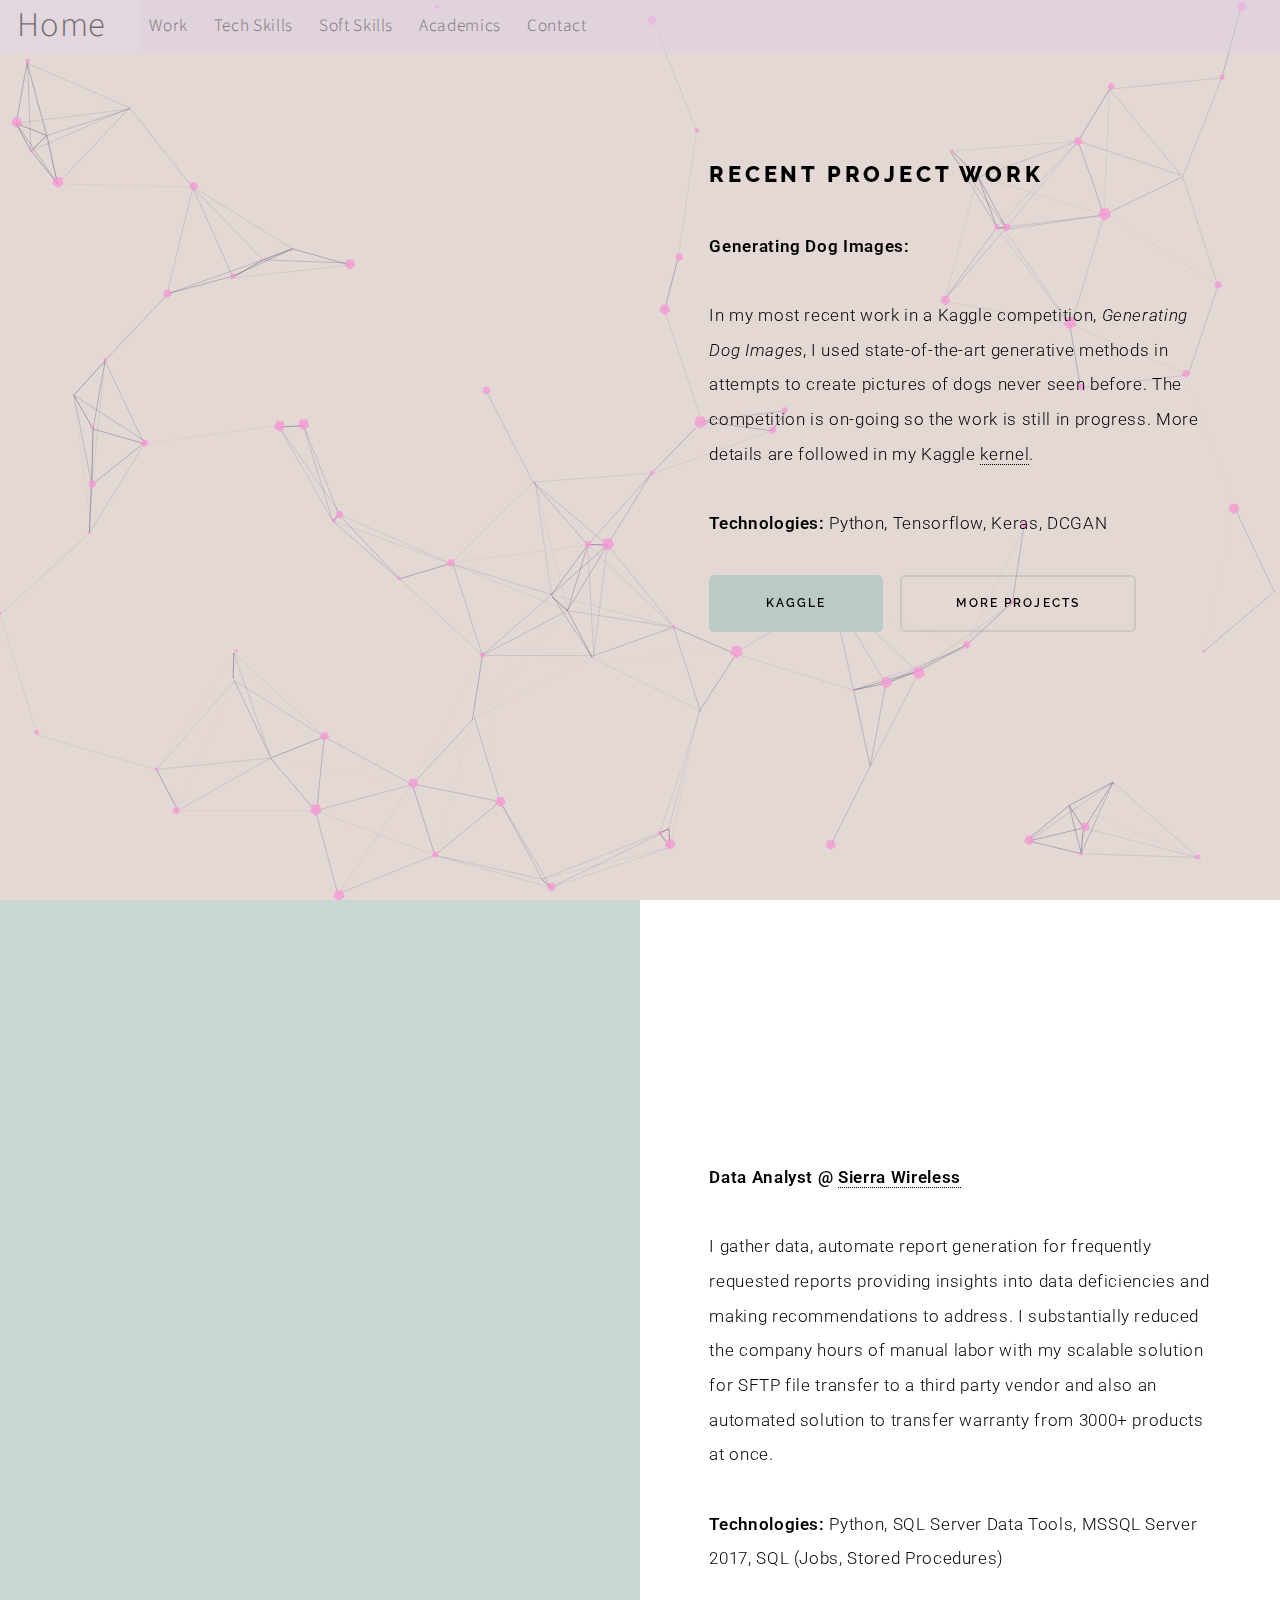
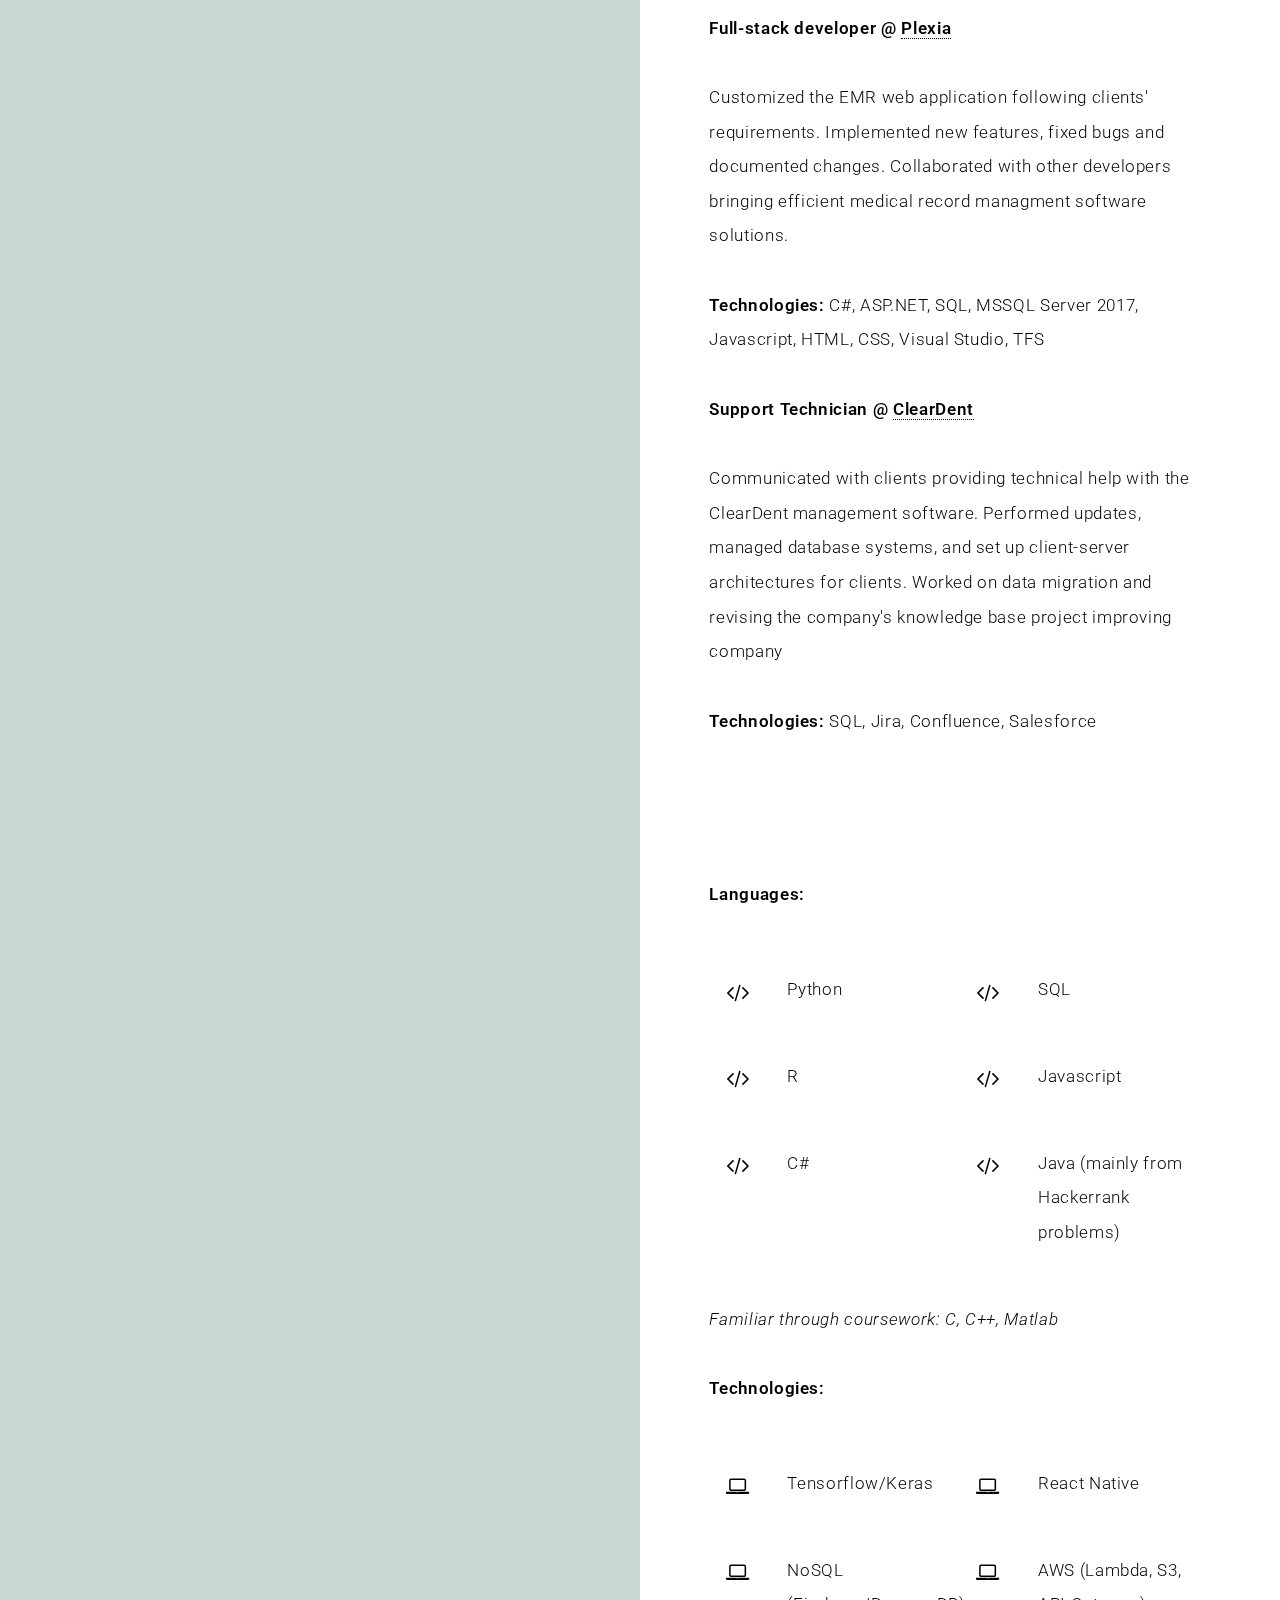
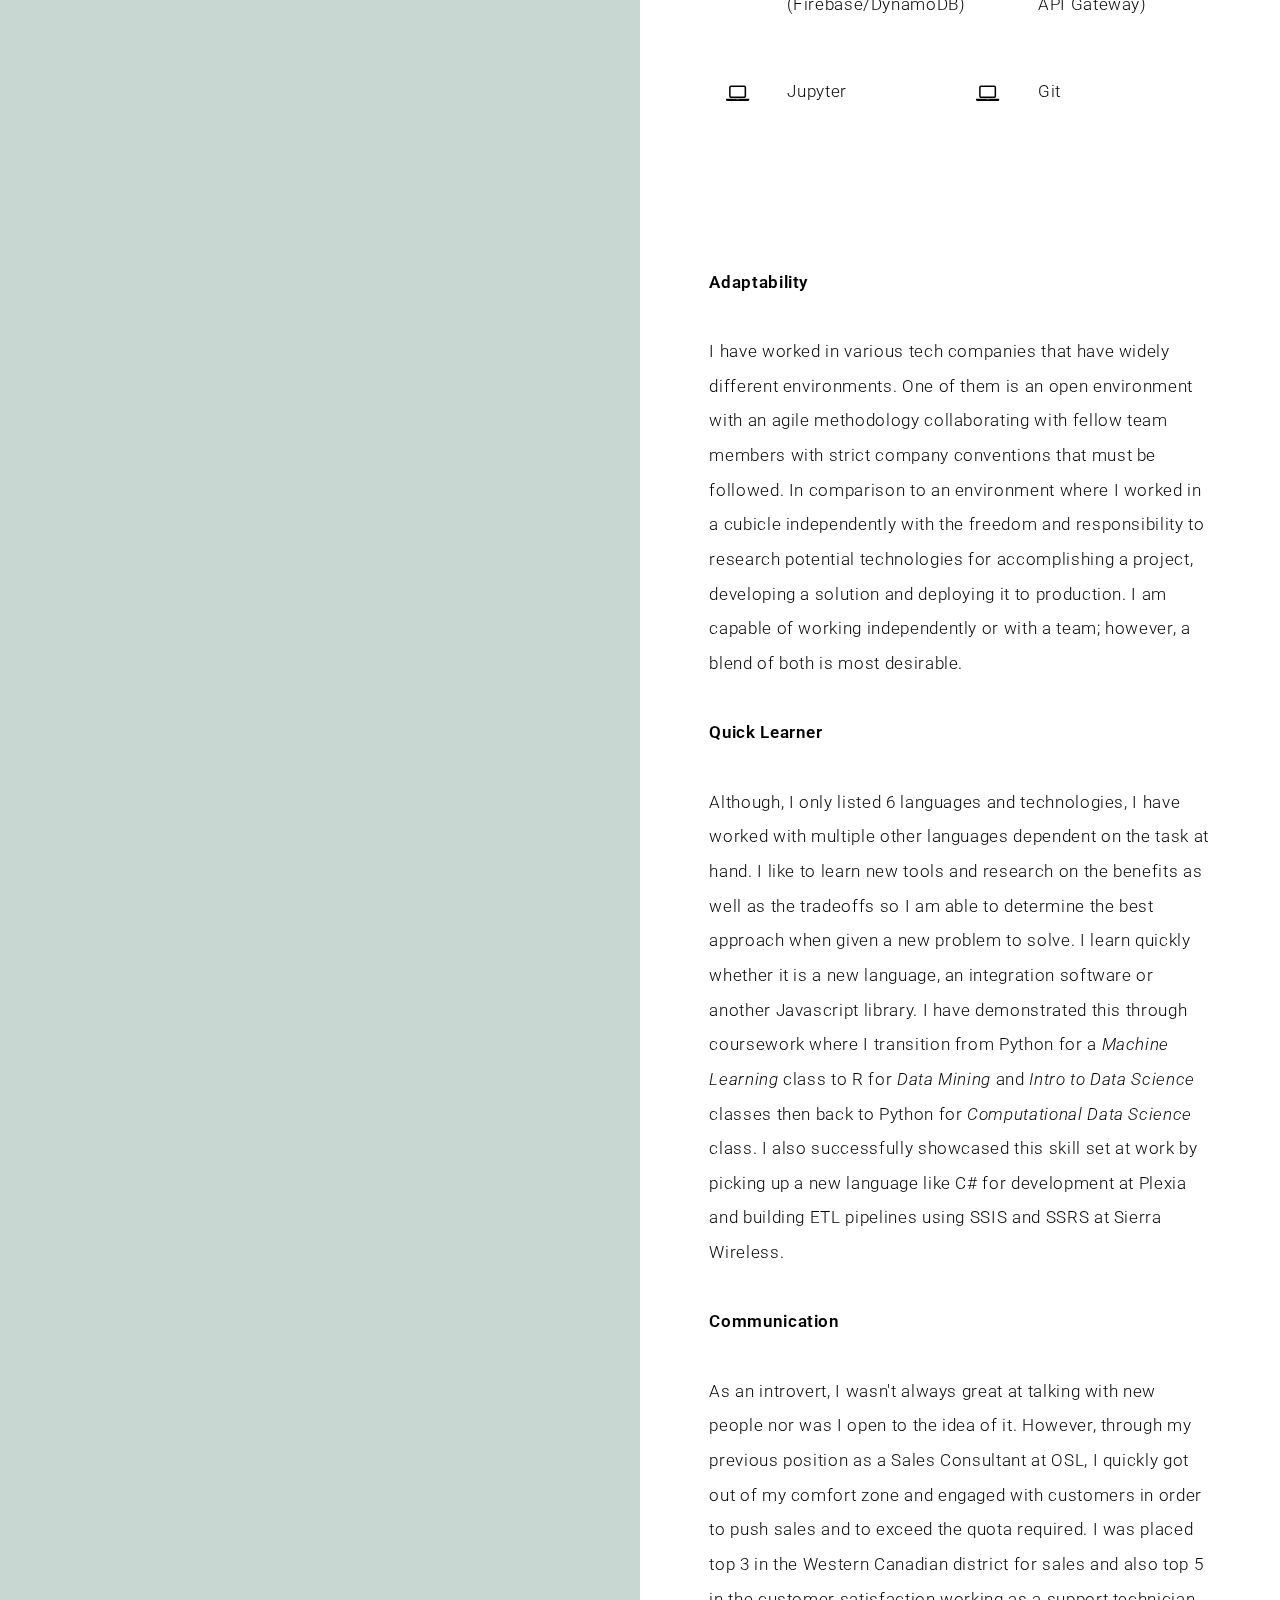
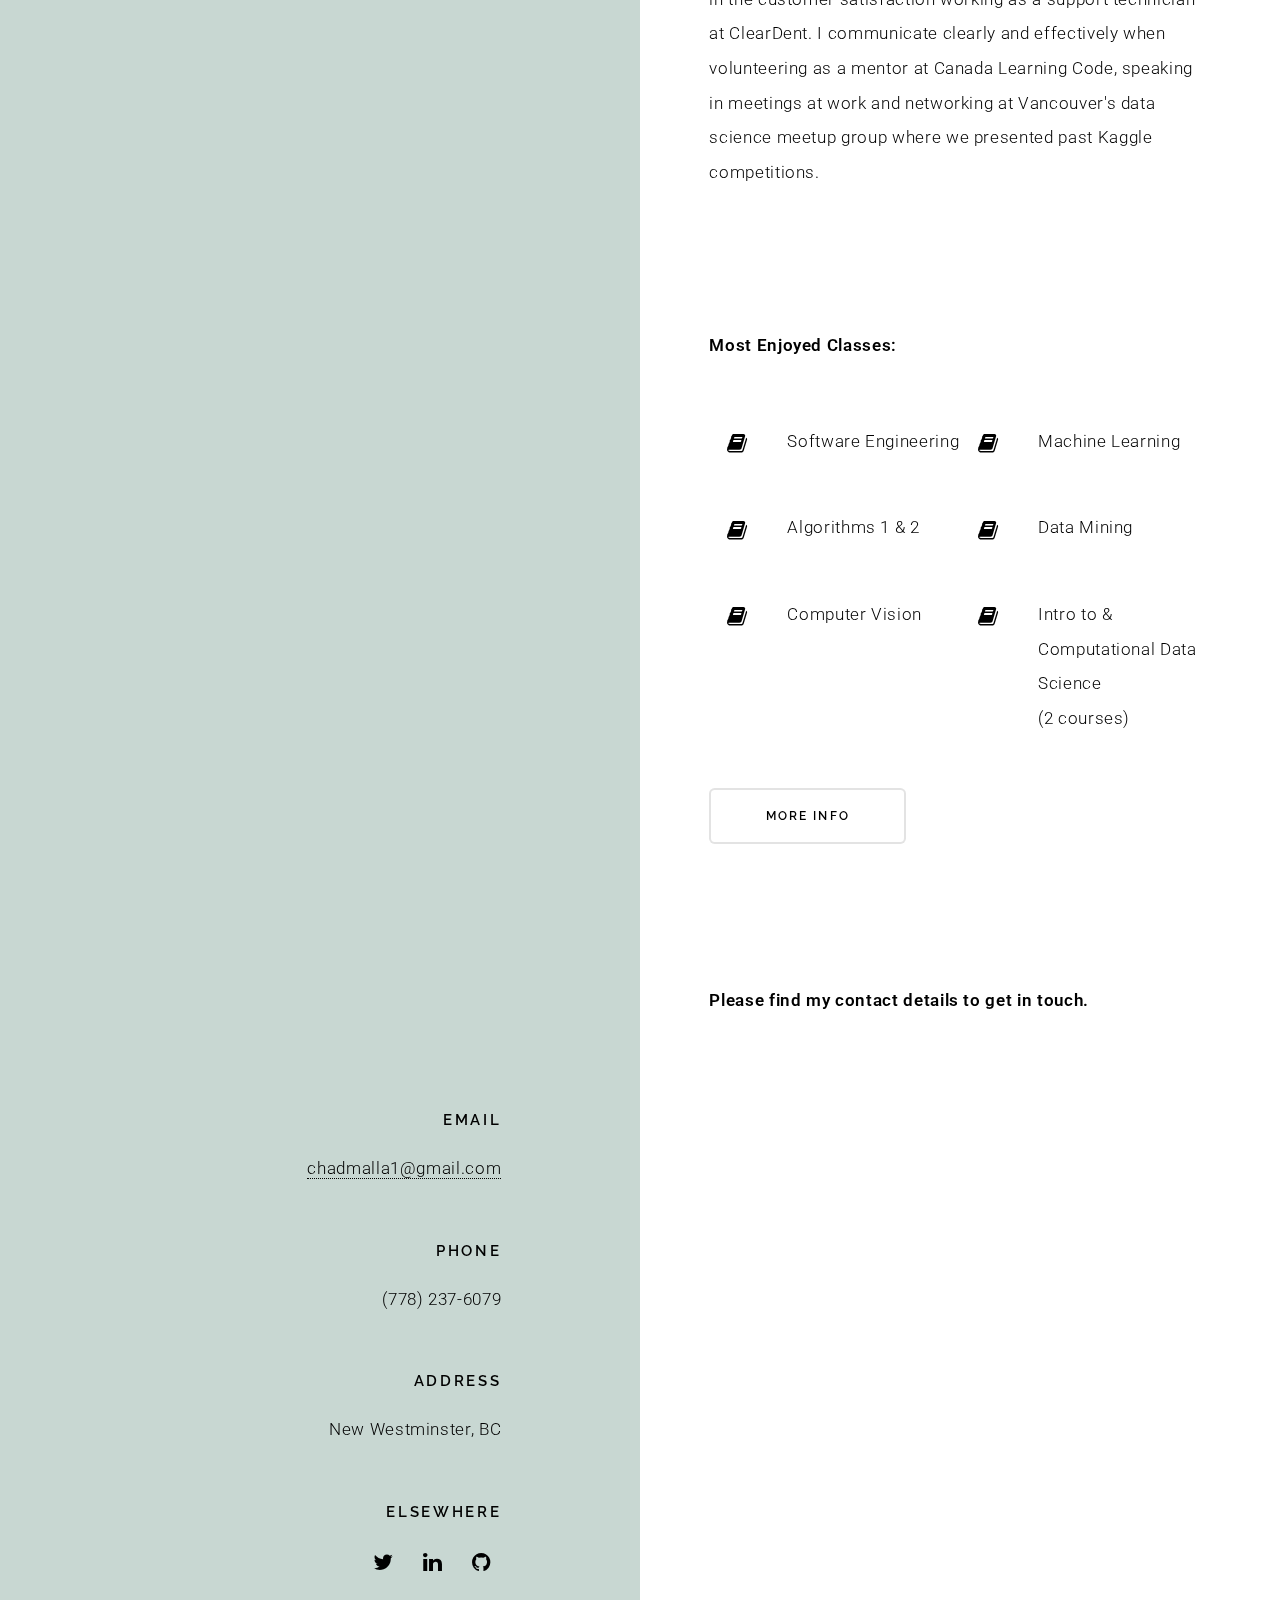
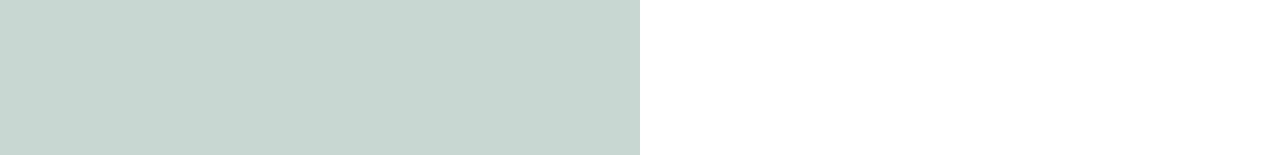
==== commit 7b31ec09: "added email client link" ====
--- a/index.html
+++ b/index.html
@@ -228,11 +228,11 @@
 							<ul class="items">
 								<li>
 									<h3>Email</h3>
-									<a href="#">chadmalla1@gmail.com</a>
+									<a href="mailto:someone@example.com?Subject=Hello Chad" target="_top">chadmalla1@gmail.com</a>
 								</li>
 								<li>
 									<h3>Phone</h3>
-									<a href="#">(778) 237-6079</a>
+									<p>(778) 237-6079</p>
 								</li>
 								<li>
 									<h3>Address</h3>
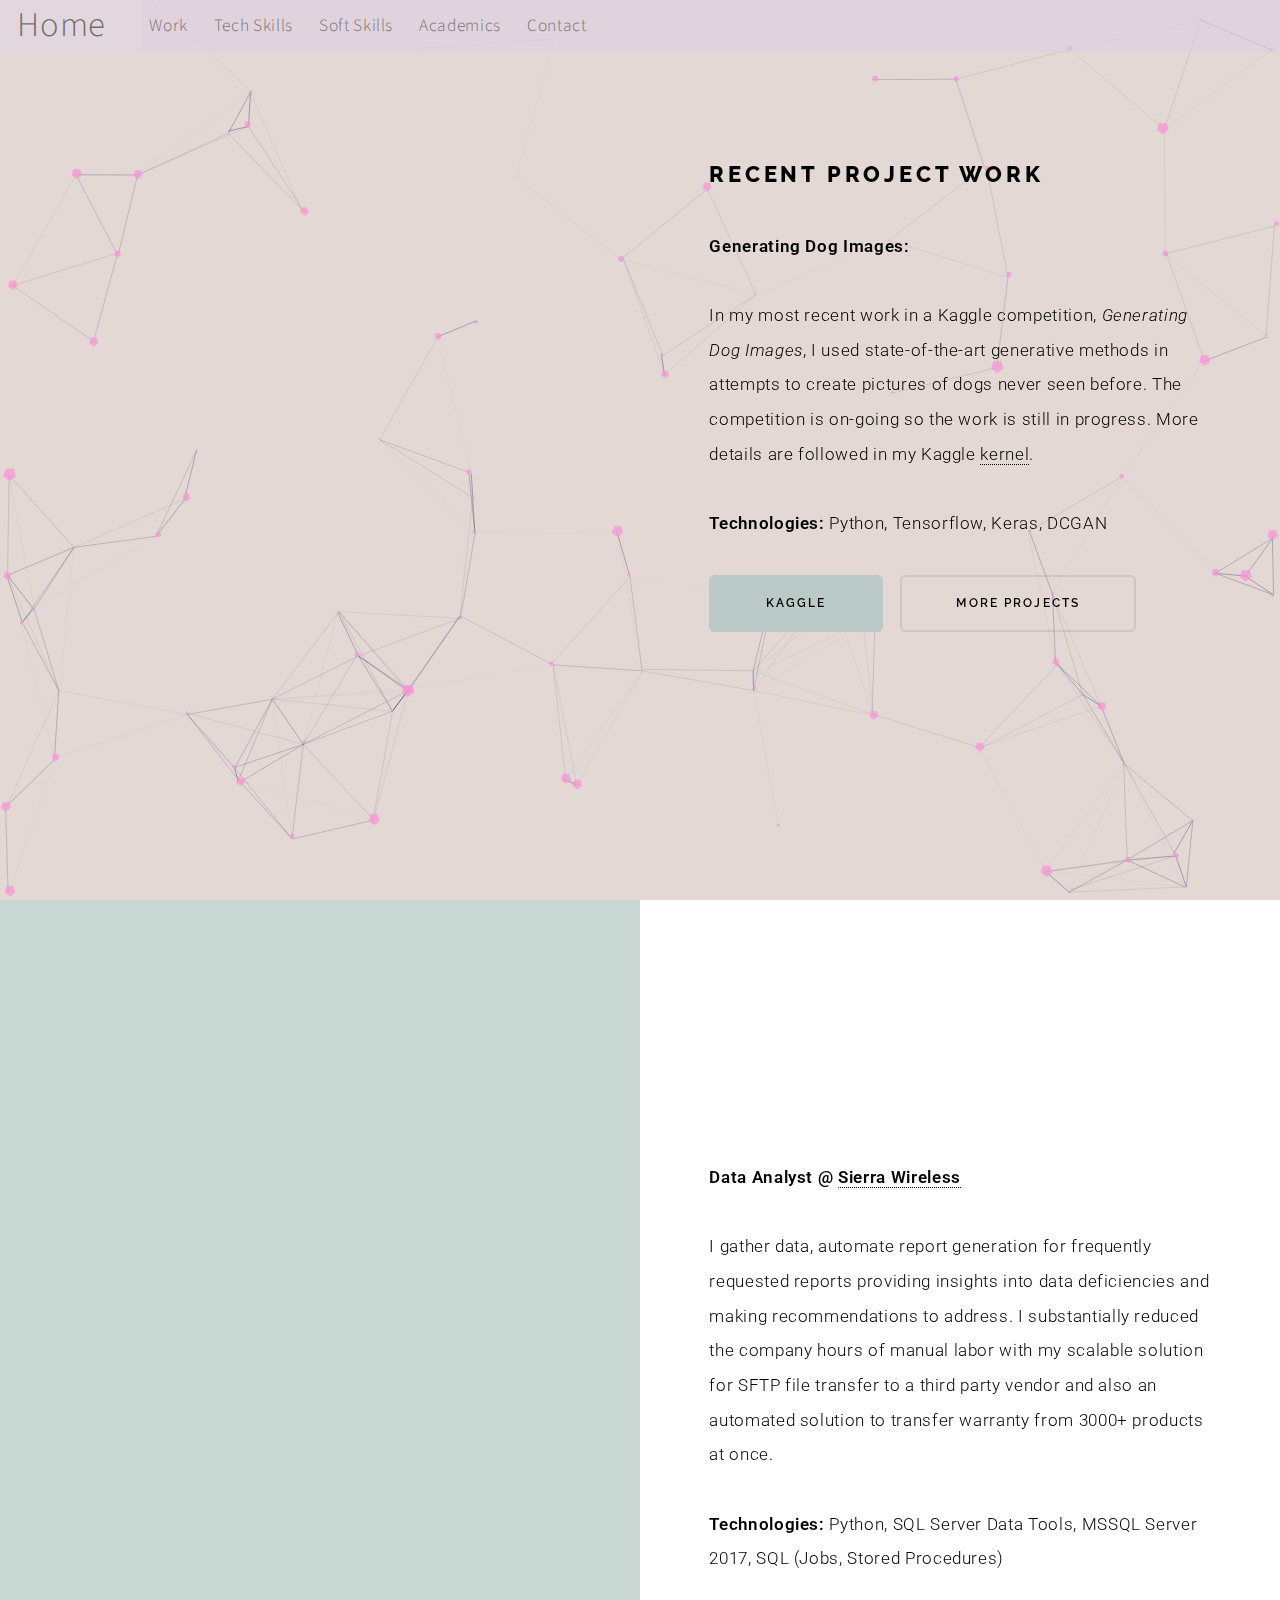
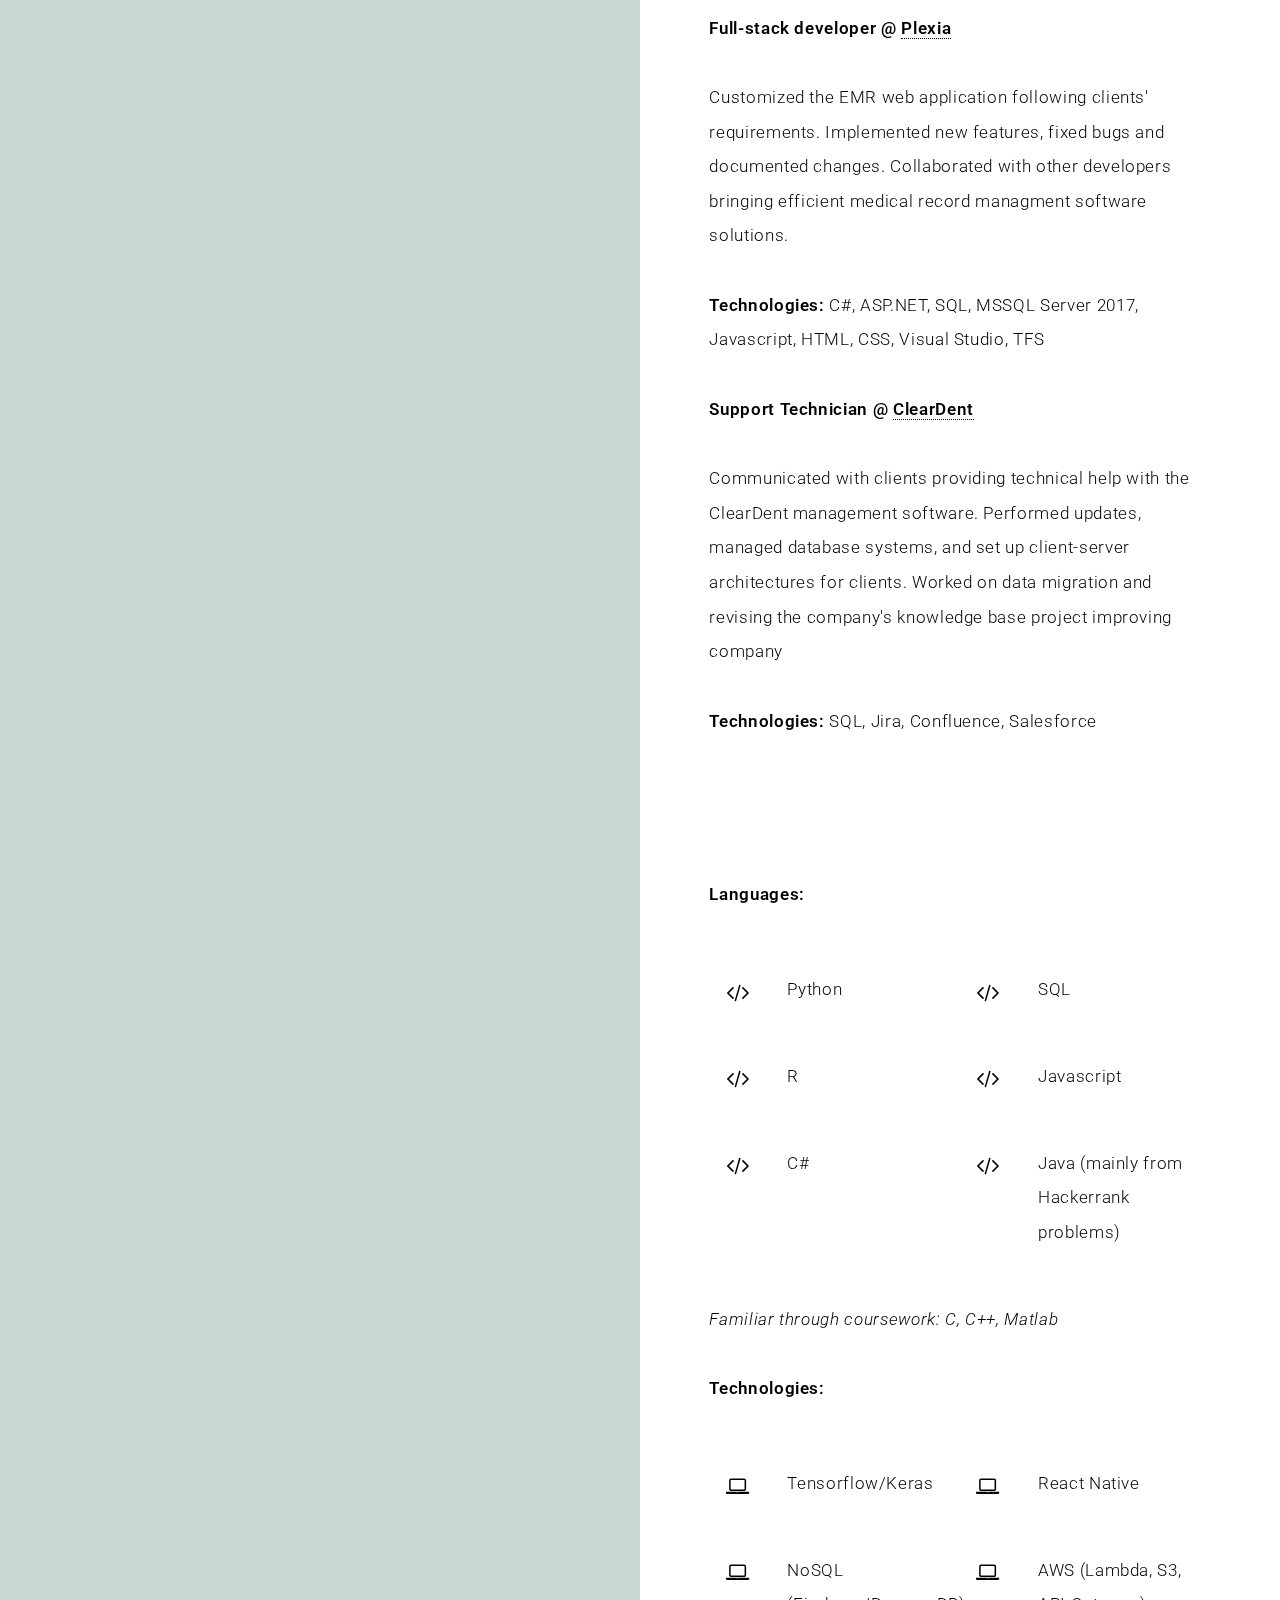
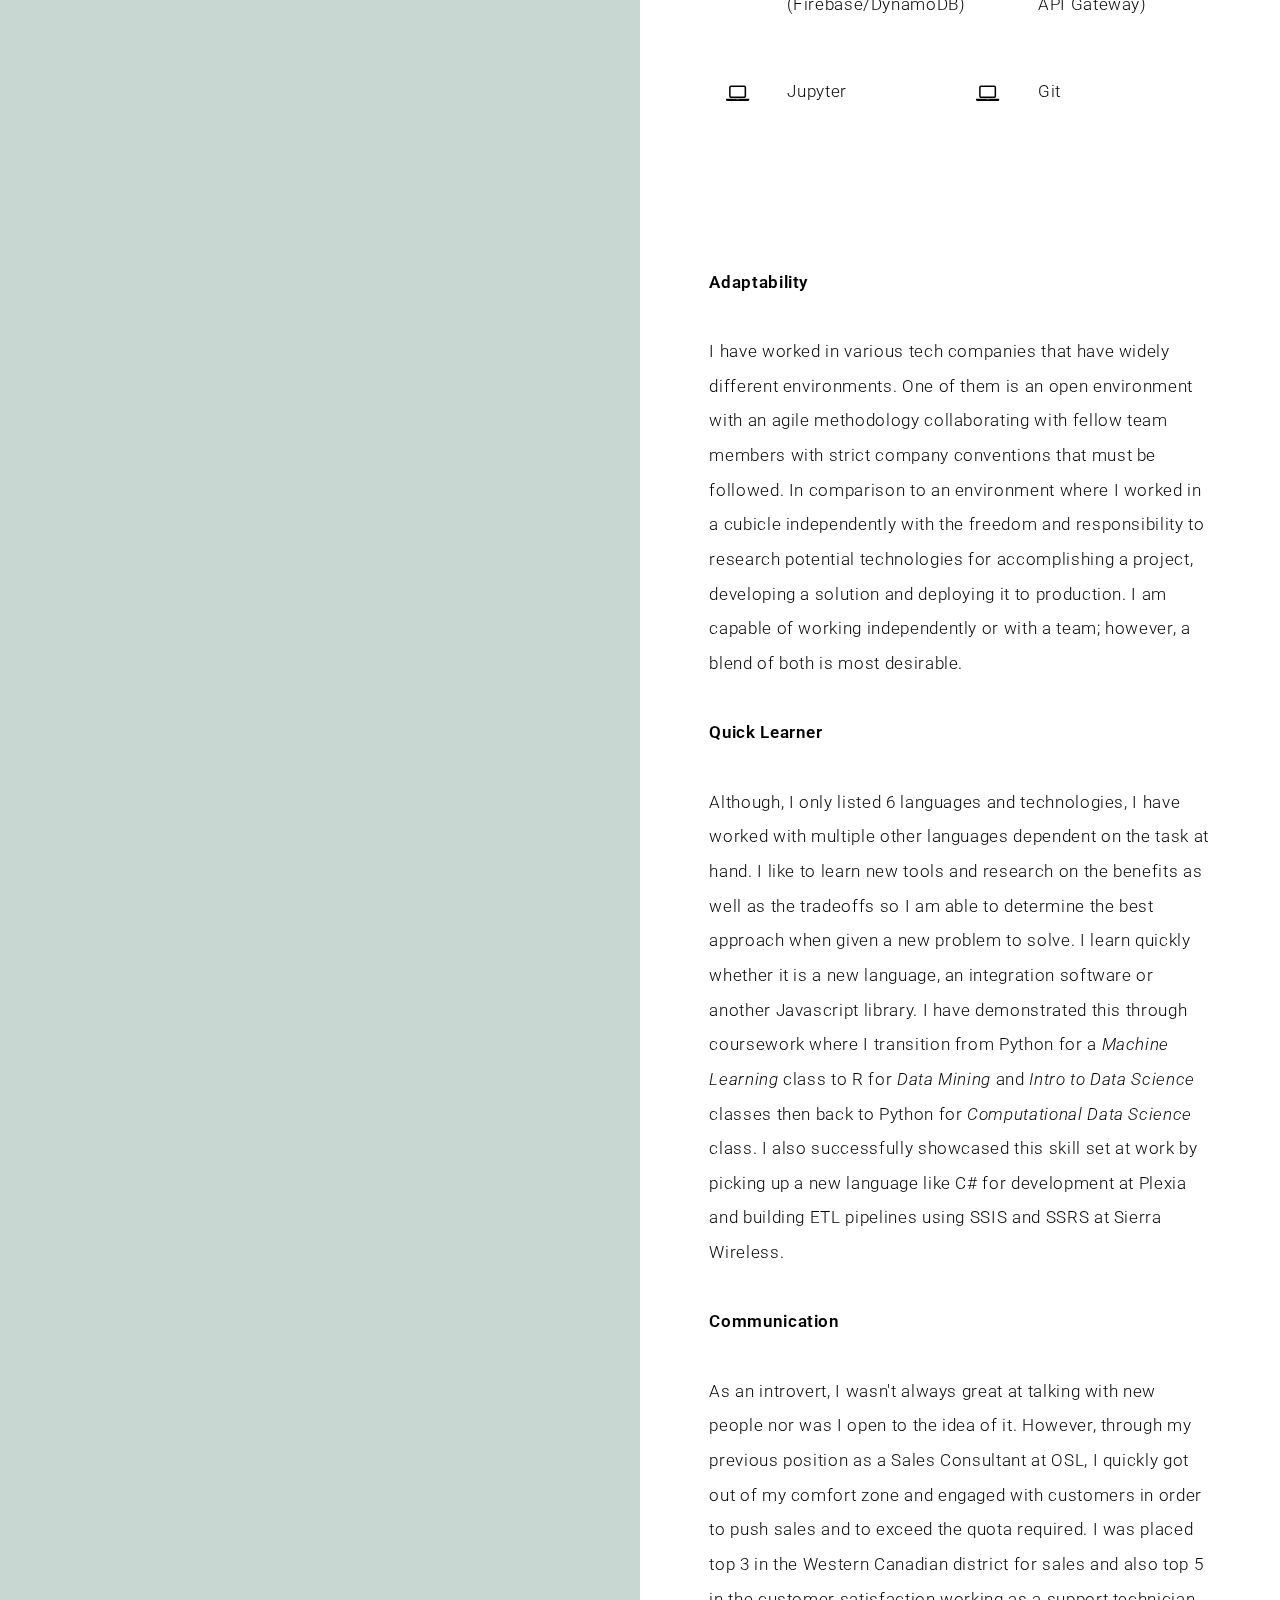
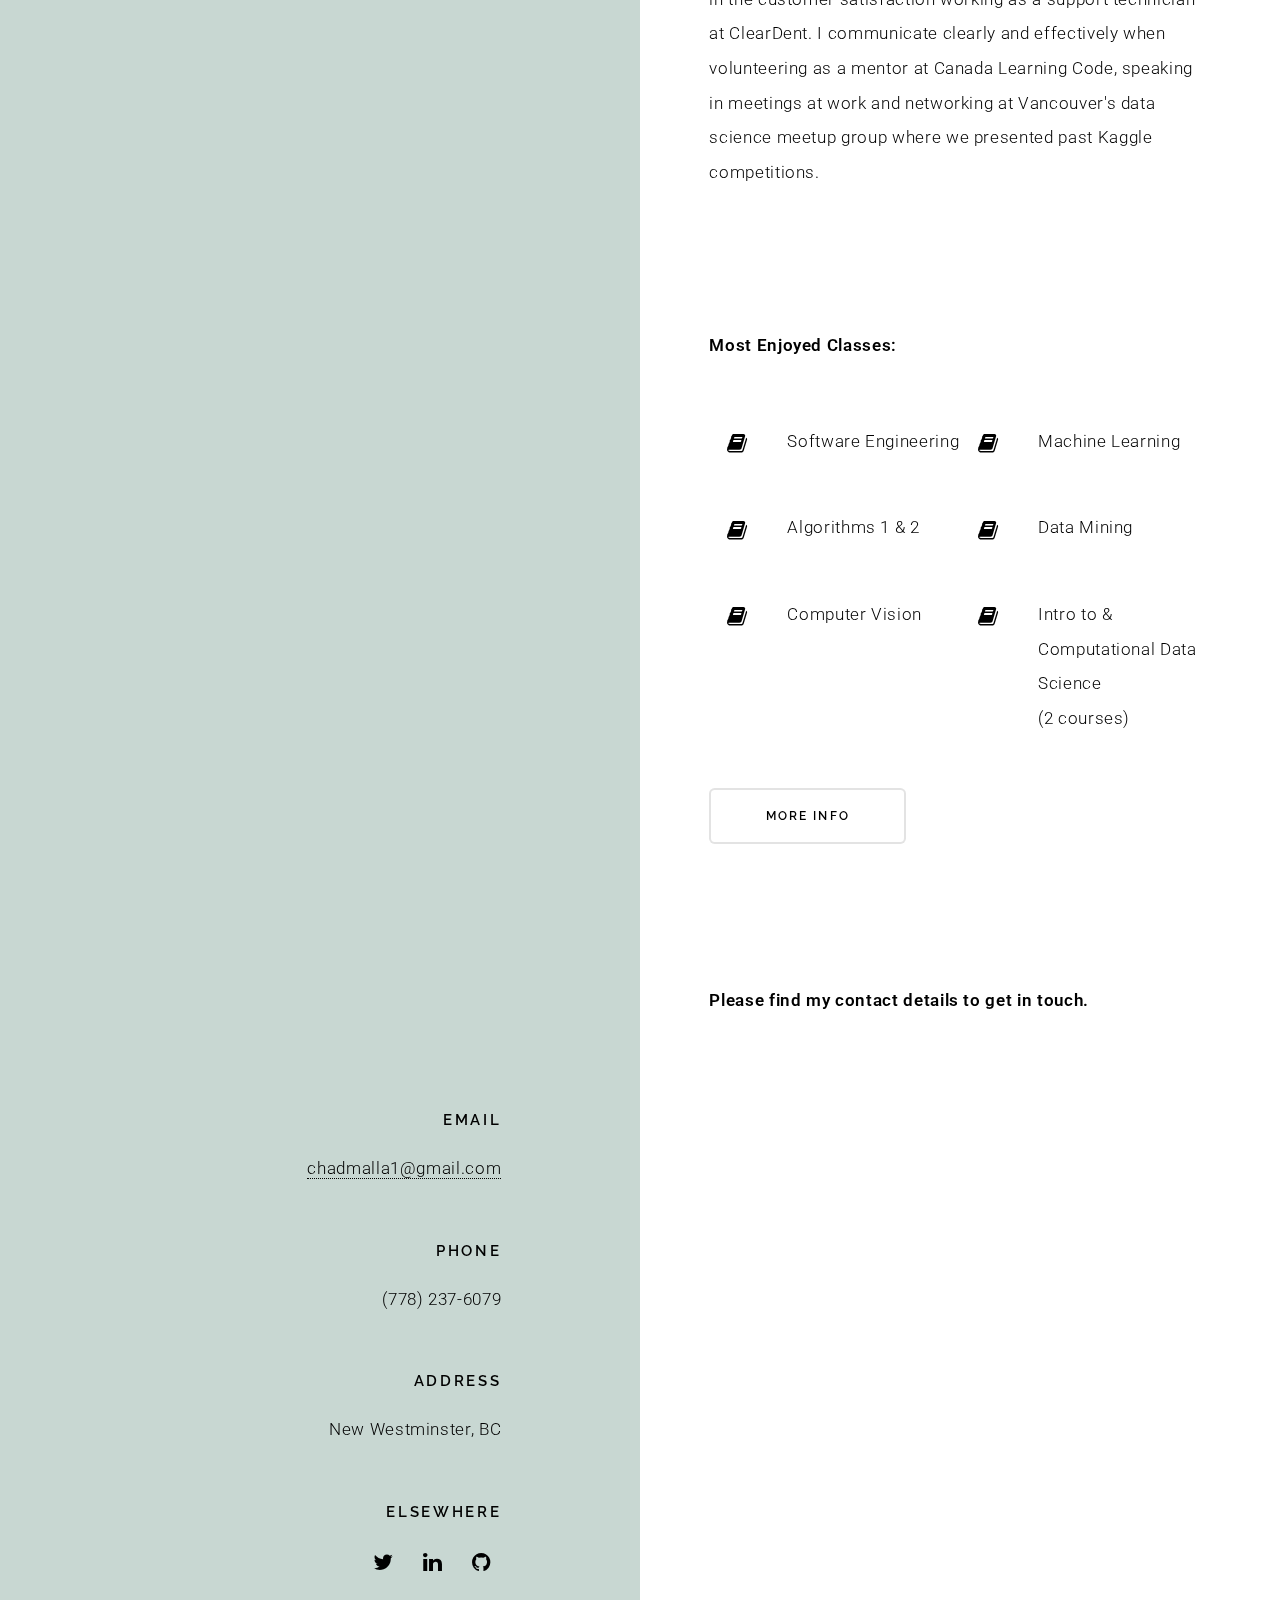
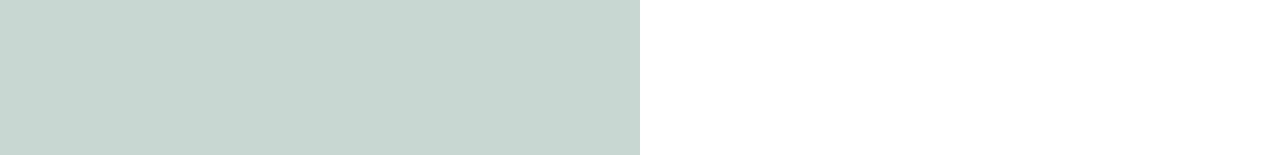
==== commit 2d65df47: "fixing mailto bug" ====
--- a/index.html
+++ b/index.html
@@ -228,7 +228,7 @@
 							<ul class="items">
 								<li>
 									<h3>Email</h3>
-									<a href="mailto:someone@example.com?Subject=Hello Chad" target="_top">chadmalla1@gmail.com</a>
+									<a href="mailto:chadmalla1@gmail.com?Subject=Hello Chad" target="_top">chadmalla1@gmail.com</a>
 								</li>
 								<li>
 									<h3>Phone</h3>
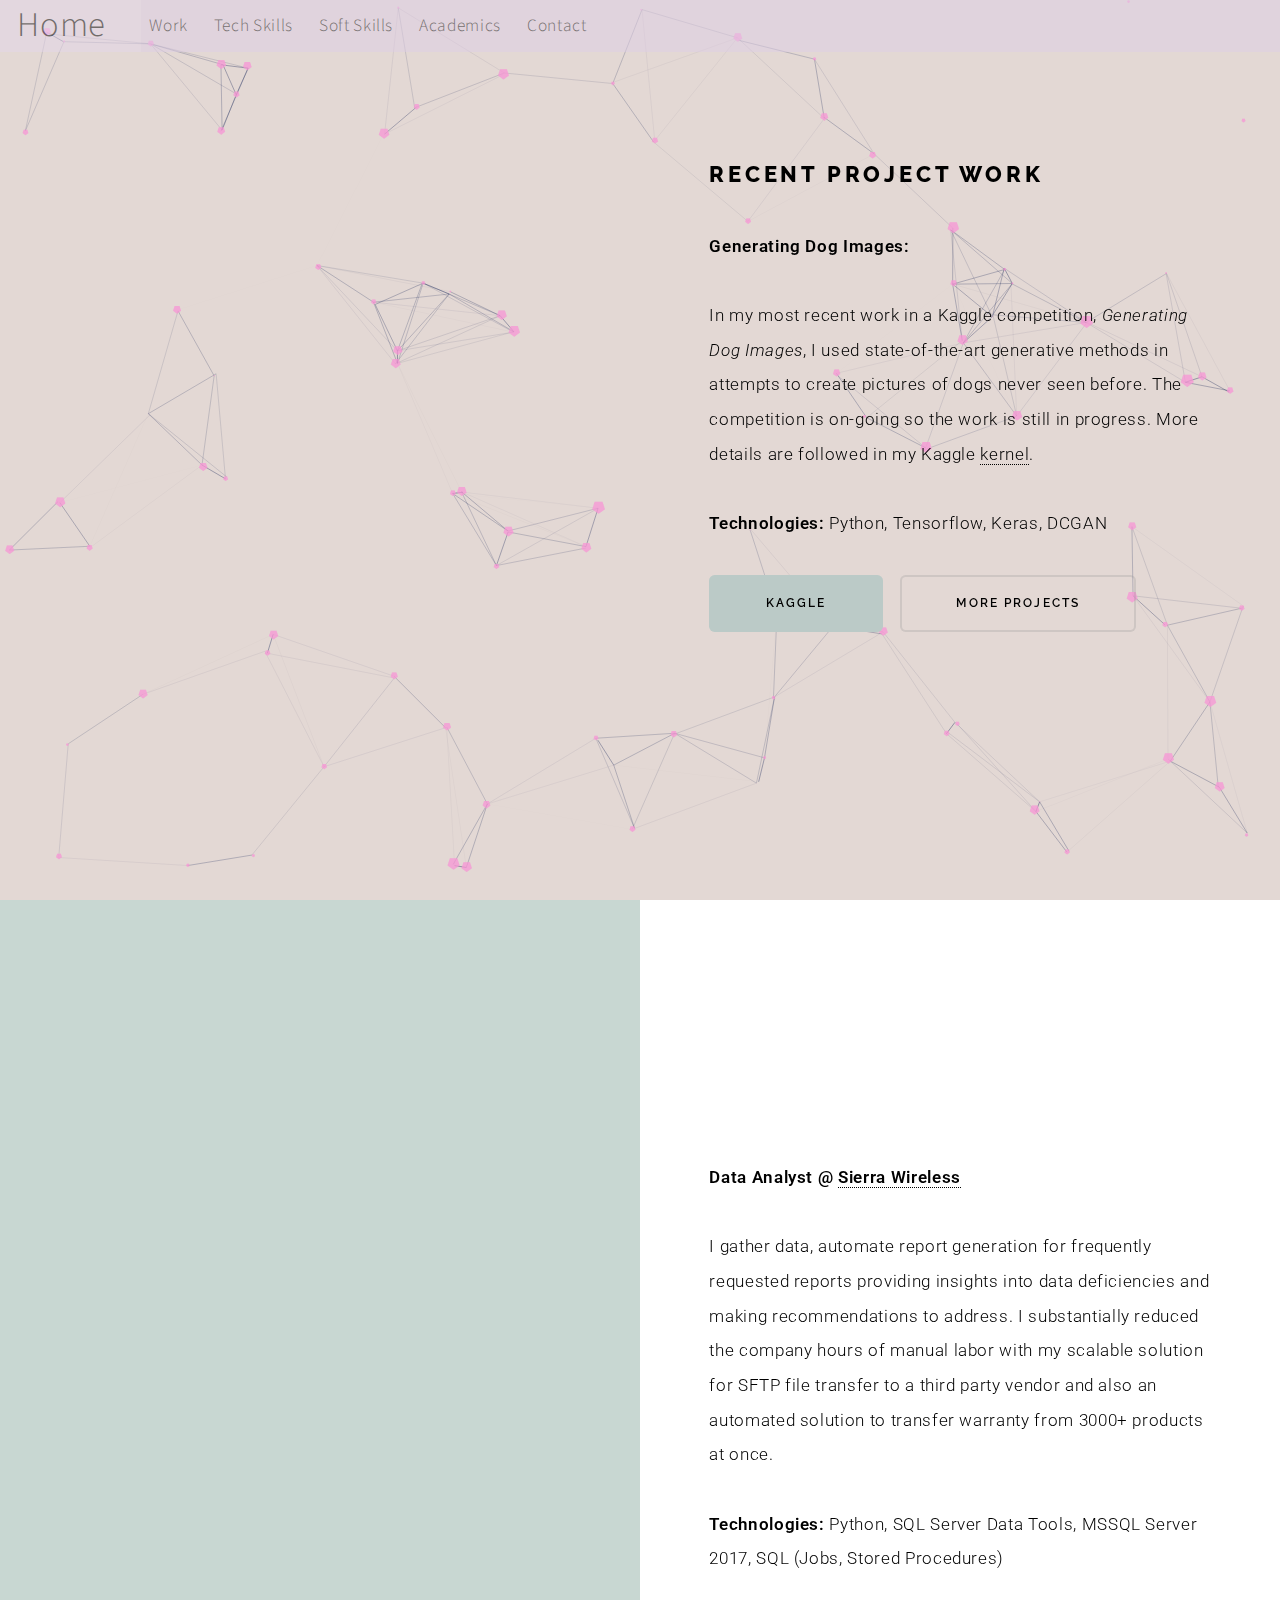
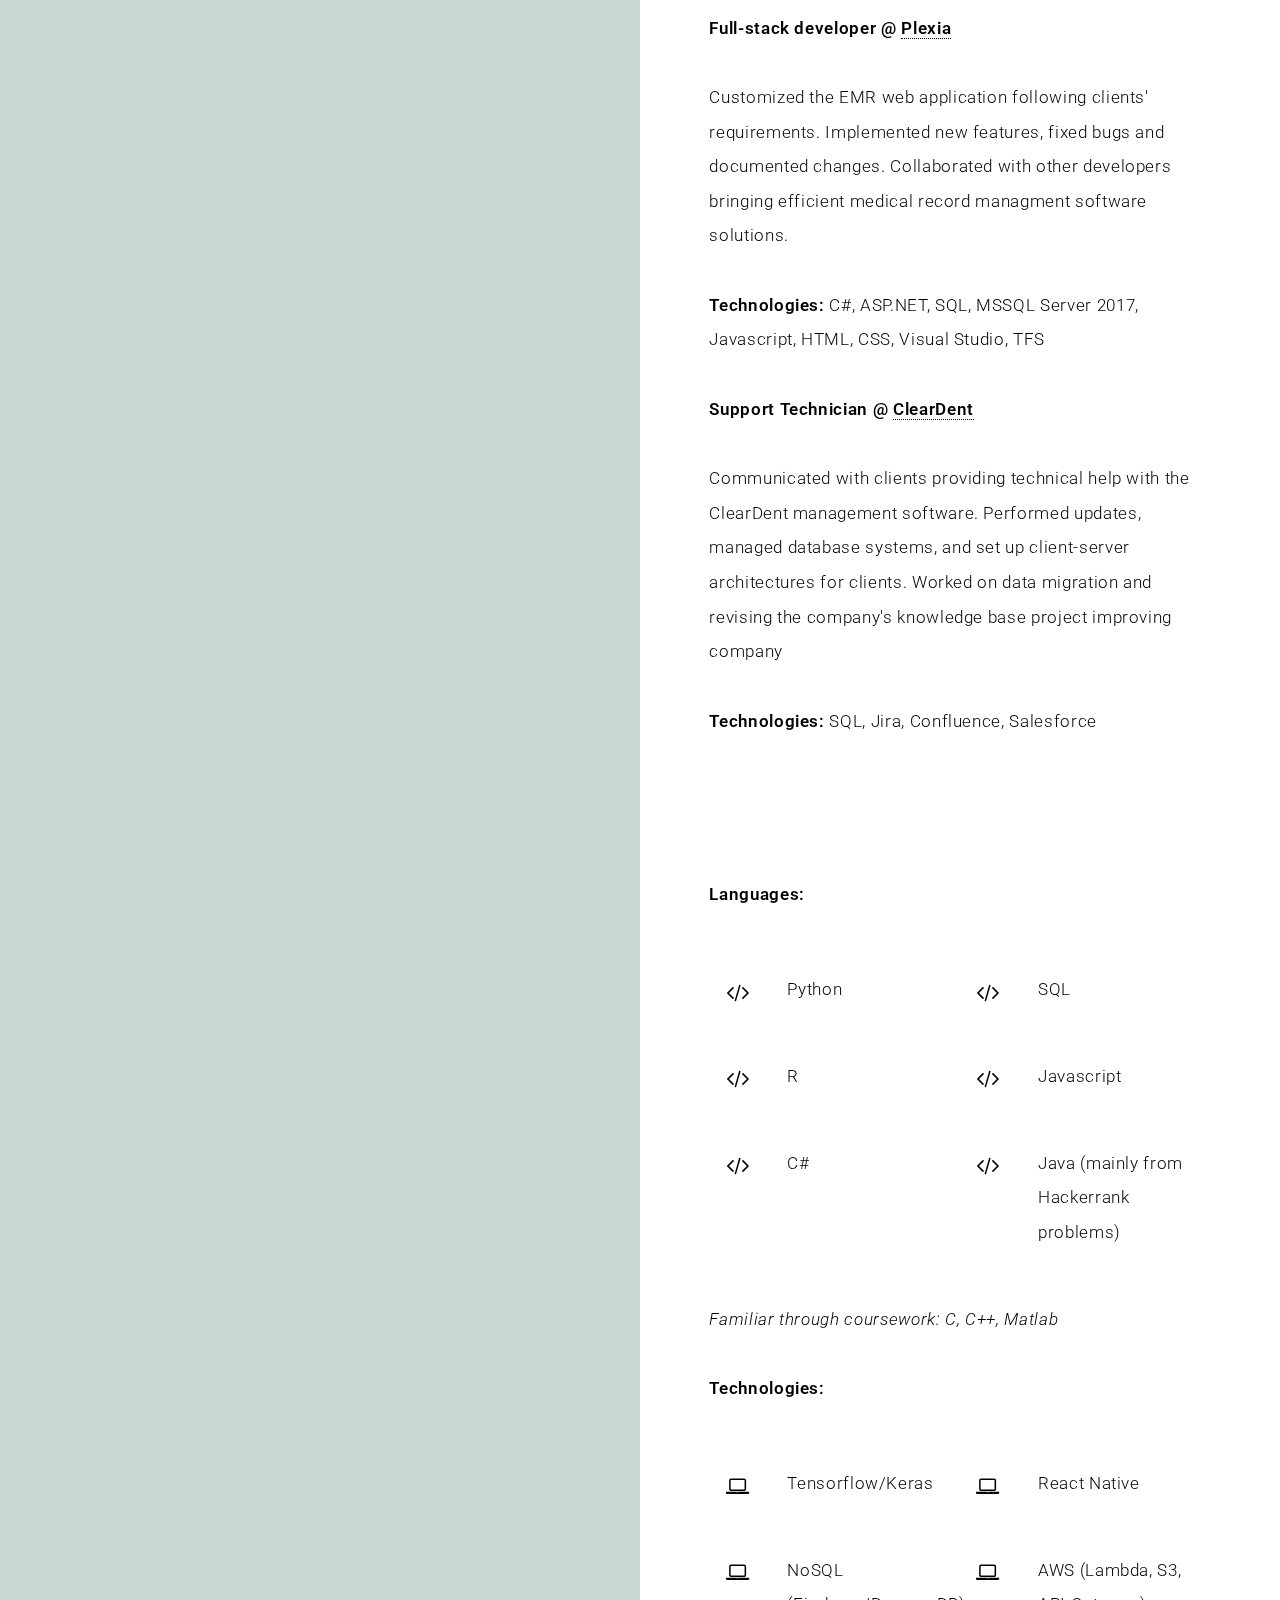
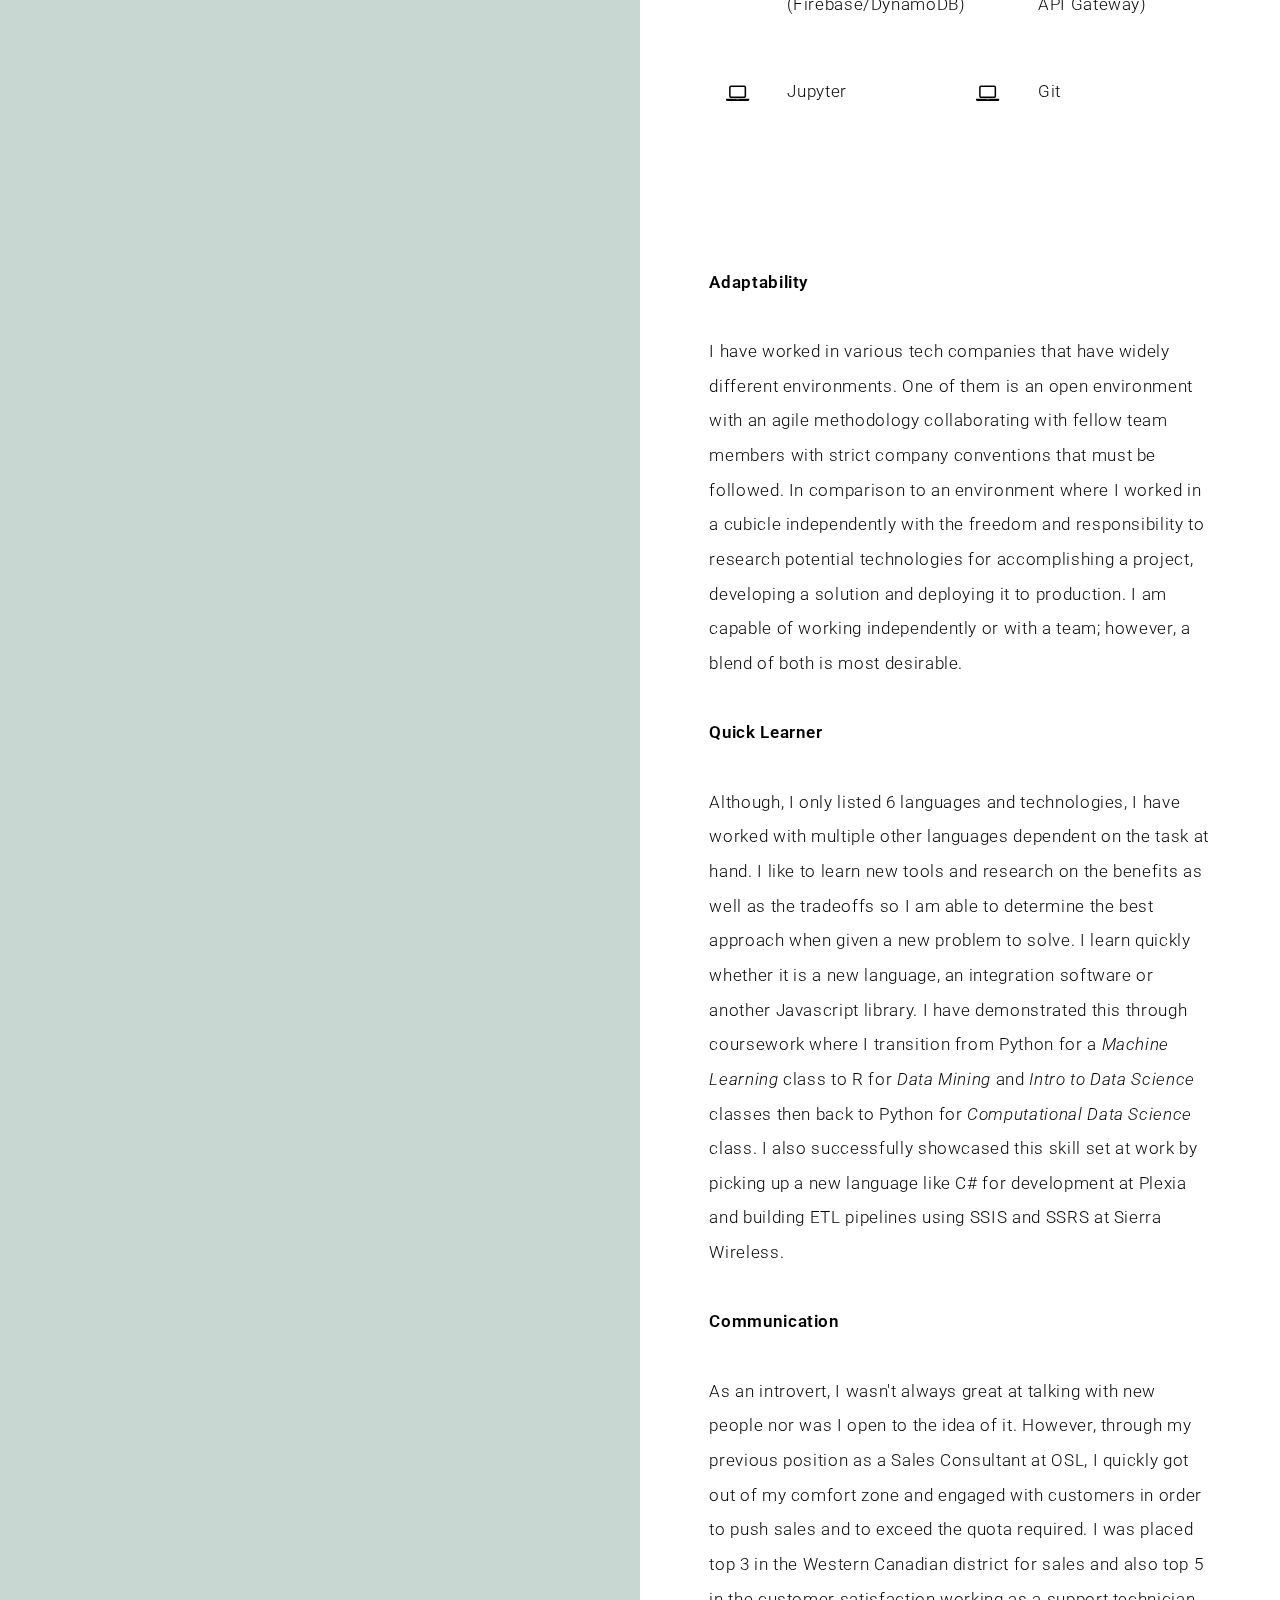
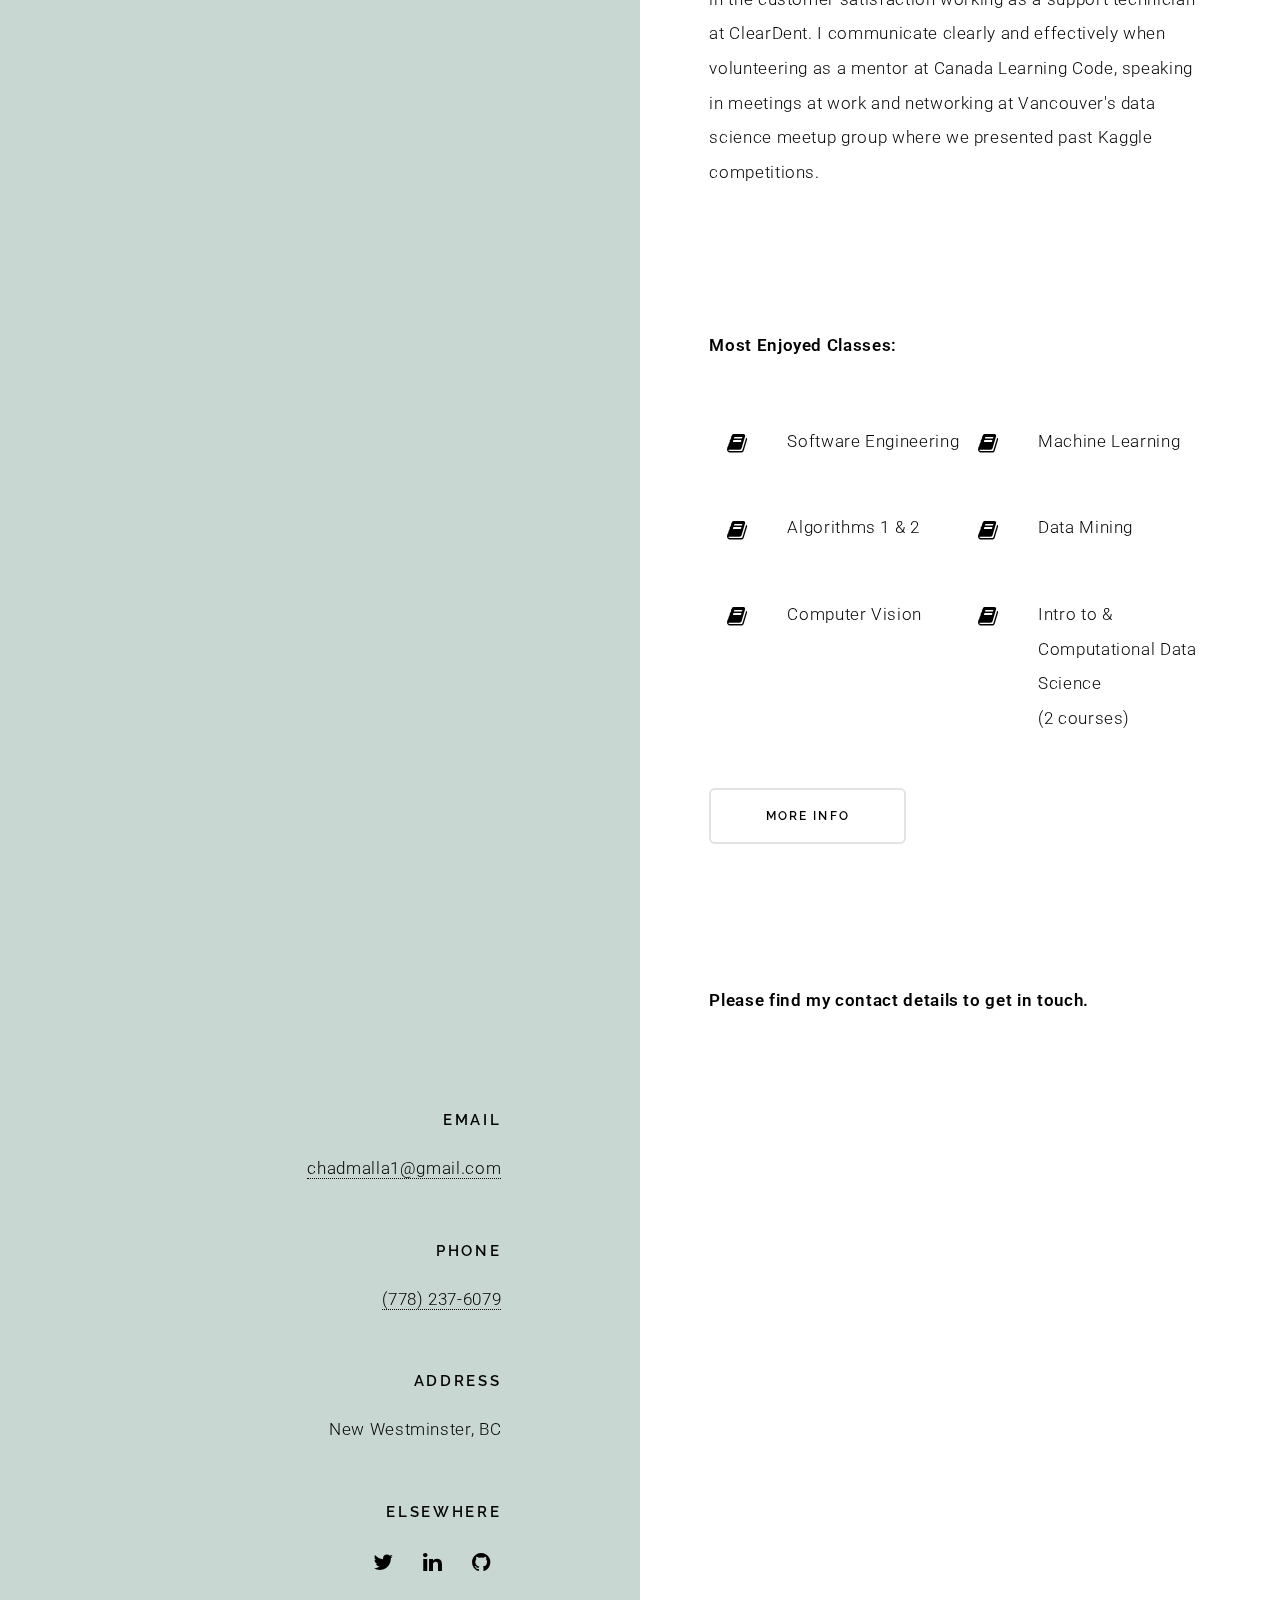
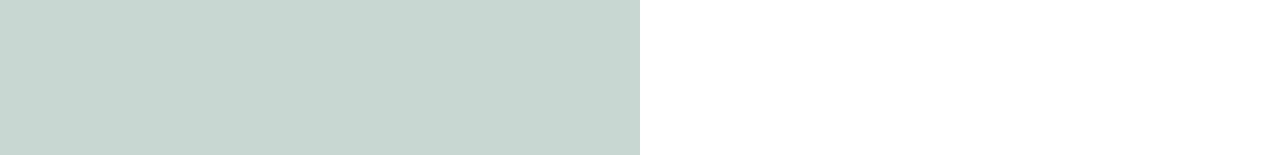
==== commit 13abbf00: "configure telephone link" ====
--- a/index.html
+++ b/index.html
@@ -232,7 +232,7 @@
 								</li>
 								<li>
 									<h3>Phone</h3>
-									<p>(778) 237-6079</p>
+									<a href="tel:7782376079">(778) 237-6079</a>
 								</li>
 								<li>
 									<h3>Address</h3>
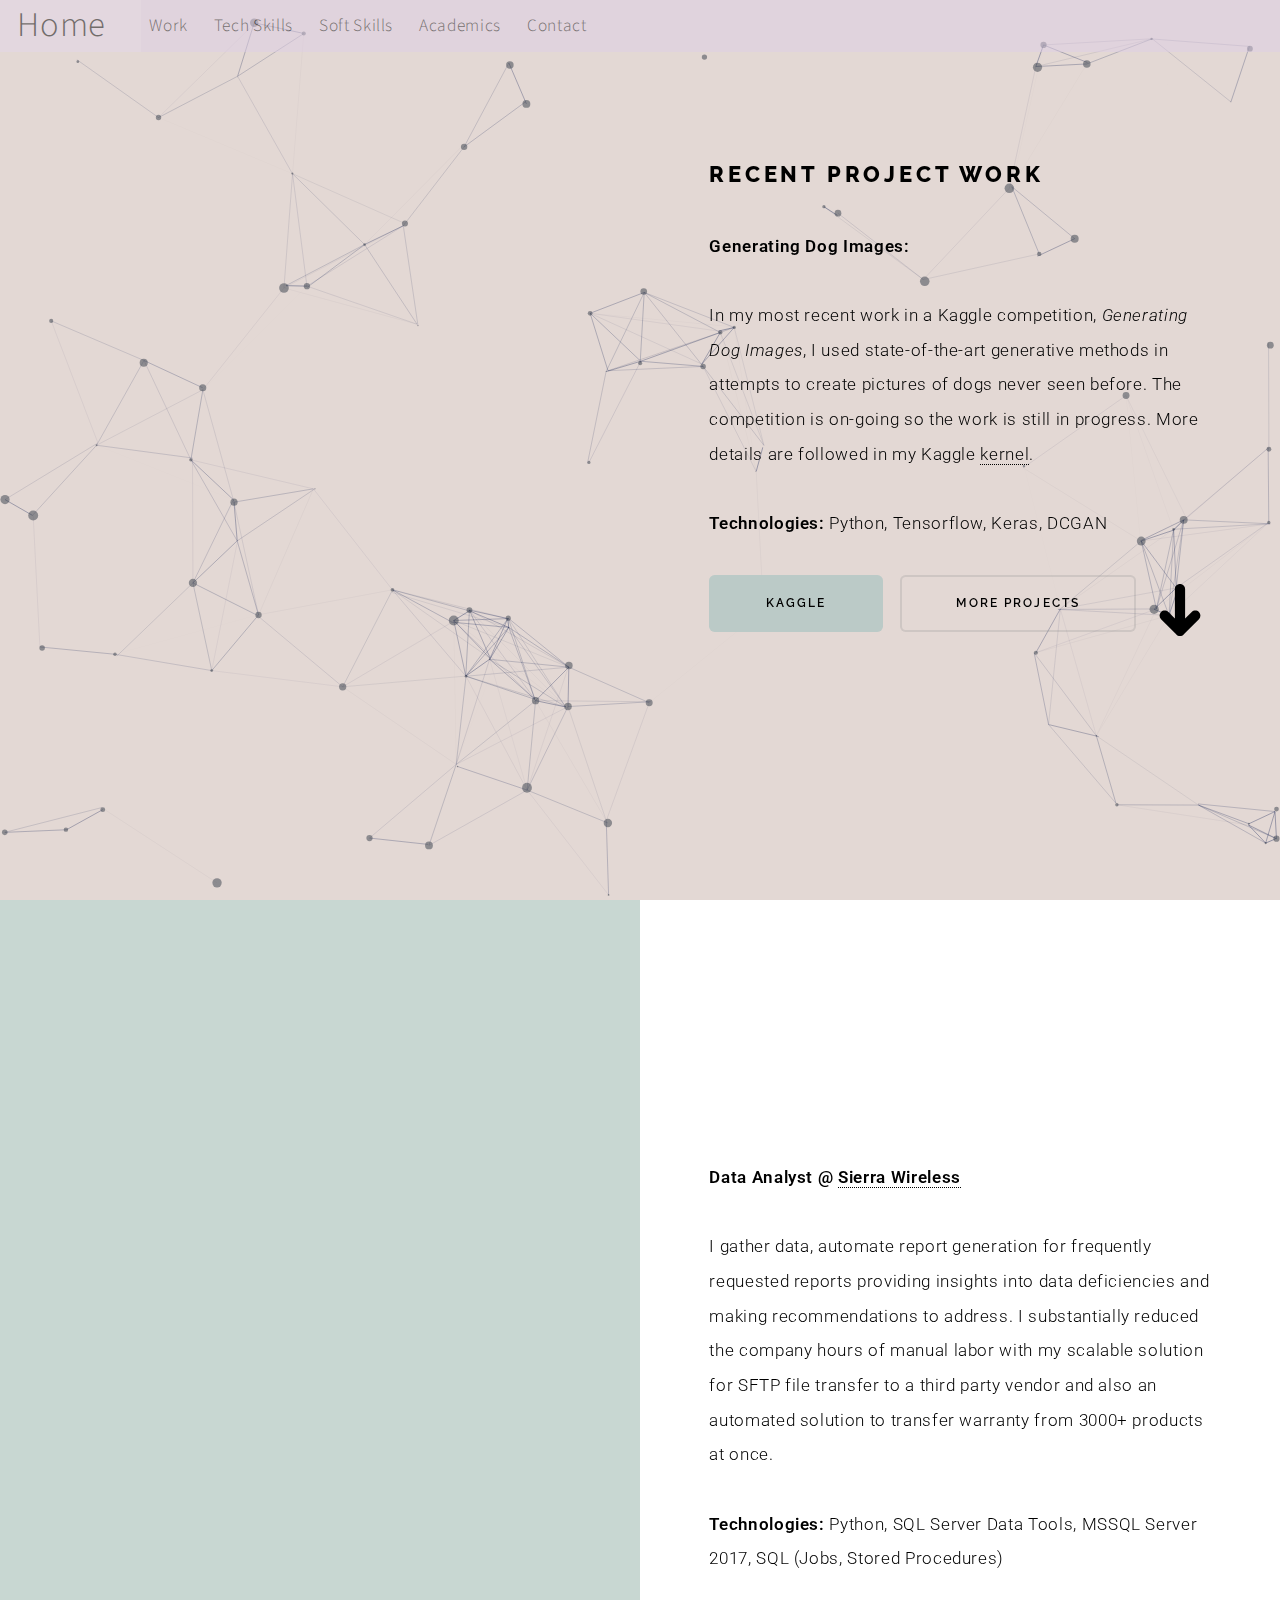
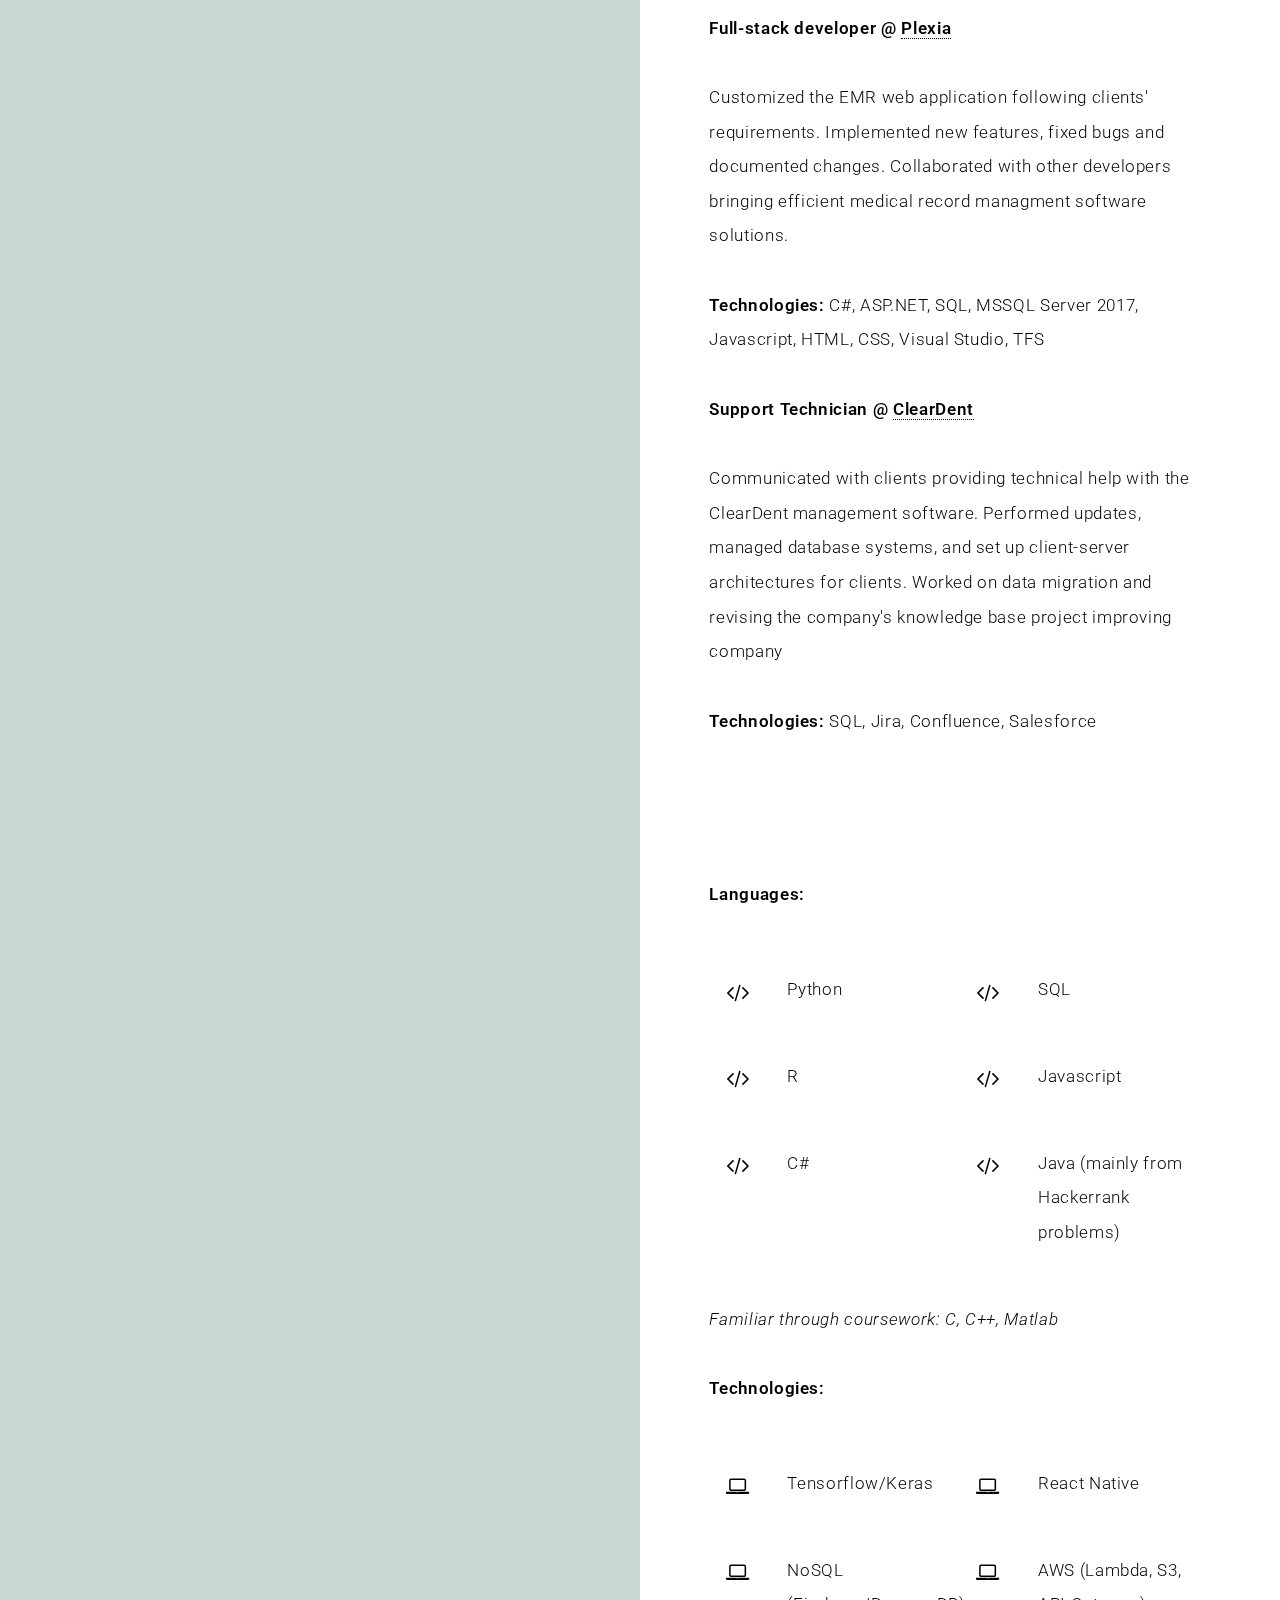
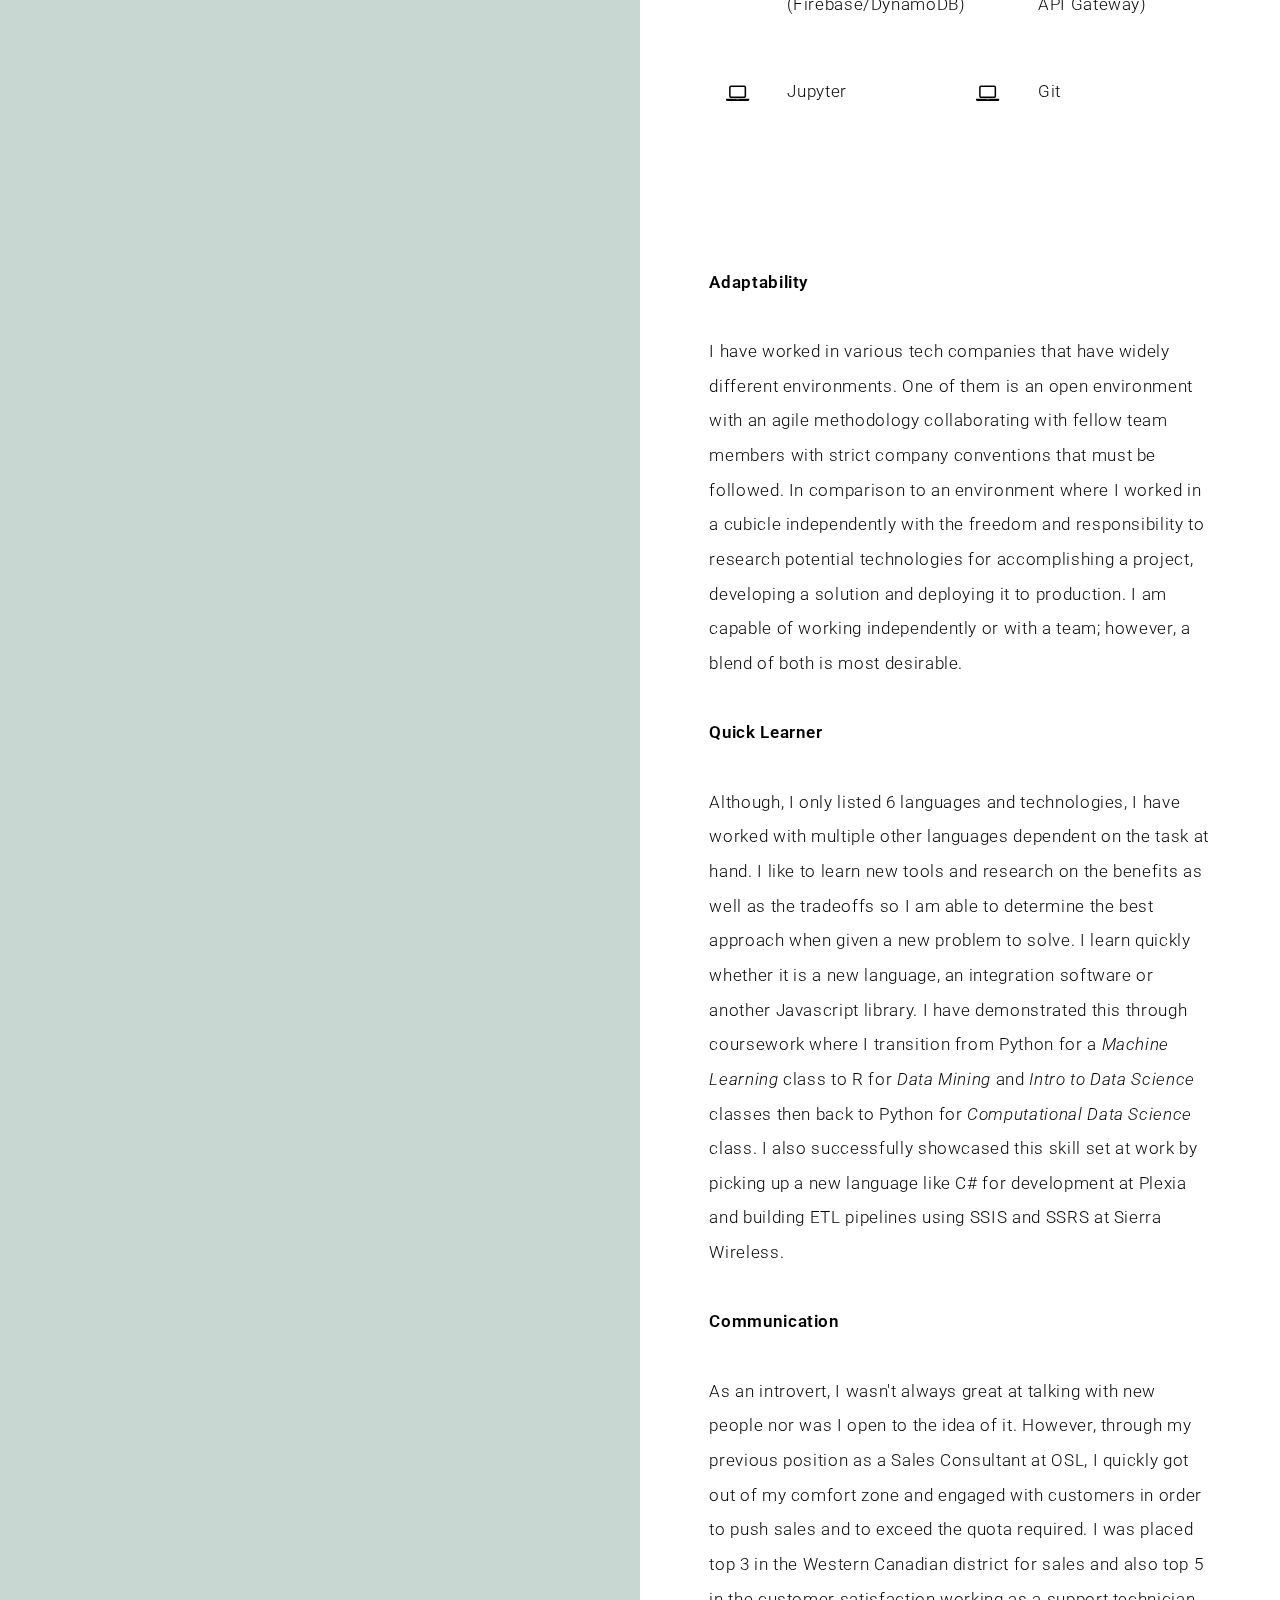
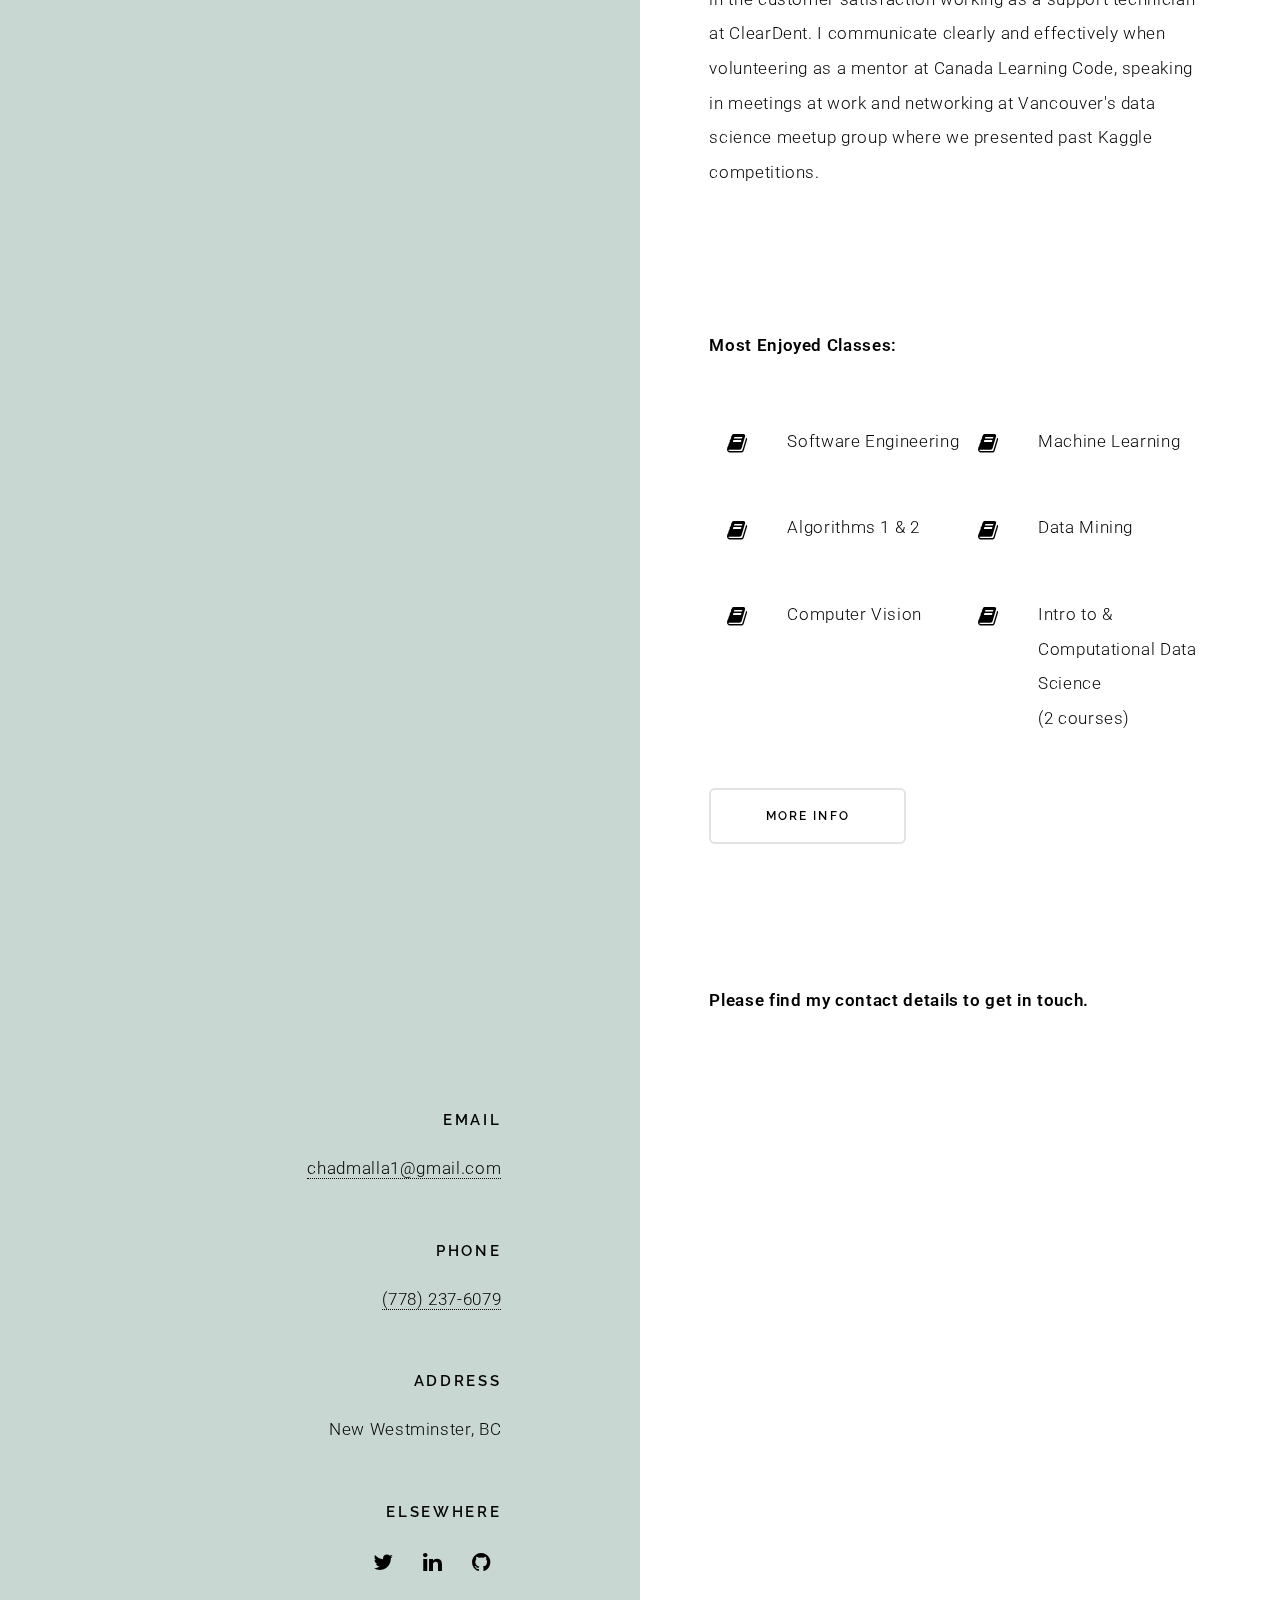
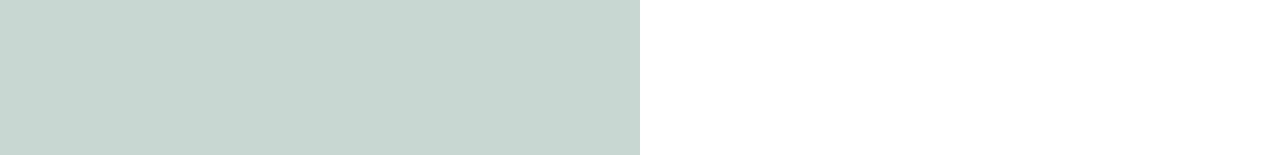
==== commit 2b07739c: "changed the margins for sections so it looks better on small screens" ====
--- a/index.html
+++ b/index.html
@@ -39,7 +39,7 @@
 									<li><a href="https://www.linkedin.com/in/chad-malla-76666a66/" class="icon fa-linkedin" target="_blank"><span class="label">LinkedIn</span></a></li>
 									<li><a href="https://github.com/cmalla94" class="icon fa-github" target="_blank"><span class="label">Github</span></a></li>
 									<li><a href="https://medium.com/@chadmalla1" class="icon fa-medium" target="_blank"><span class="label">Medium</span></a></li>
-									<li><a href="#first" class="arrow scrolly"><span class="label">Next</span></a></li>
+									
 								</ul>
 							</nav>
 						</header>
@@ -59,6 +59,7 @@
 								<ul class="actions">
 										<li><a href="https://www.kaggle.com/cmalla94" target="_blank" class="button primary large">Kaggle</a></li>
 										<li><a href="projects.html" class="button large">More Projects</a></li>
+										<li><a href="#first" class="arrow scrolly"><span class="label">Next</span></a></li>
 								</ul>
 							</div>
 					</section>
--- a/assets/css/main.css
+++ b/assets/css/main.css
@@ -2020,148 +2020,6 @@
 
 		}
 
-/* Form */
-
-	form {
-		margin: 0 0 2rem 0;
-	}
-
-		form > :last-child {
-			margin-bottom: 0;
-		}
-
-		form > .fields {
-			display: -moz-flex;
-			display: -webkit-flex;
-			display: -ms-flex;
-			display: flex;
-			-moz-flex-wrap: wrap;
-			-webkit-flex-wrap: wrap;
-			-ms-flex-wrap: wrap;
-			flex-wrap: wrap;
-			margin: -2rem 0 2rem -2rem;
-			width: calc(100% + 4rem);
-		}
-
-			form > .fields > .field {
-				-moz-flex-grow: 0;
-				-webkit-flex-grow: 0;
-				-ms-flex-grow: 0;
-				flex-grow: 0;
-				-moz-flex-shrink: 0;
-				-webkit-flex-shrink: 0;
-				-ms-flex-shrink: 0;
-				flex-shrink: 0;
-				padding: 2rem 0 0 2rem;
-				width: calc(100% - 2rem);
-			}
-
-				form > .fields > .field > :last-child {
-					margin-bottom: 0;
-				}
-
-				form > .fields > .field.half {
-					width: calc(50% - 1rem);
-				}
-
-				form > .fields > .field.third {
-					width: calc(100%/3 - 0.6666666667rem);
-				}
-
-				form > .fields > .field.quarter {
-					width: calc(25% - 0.5rem);
-				}
-
-		@media screen and (max-width: 480px) {
-
-			form > .fields {
-				margin: -1.5rem 0 2rem -1.5rem;
-				width: calc(100% + 3rem);
-			}
-
-				form > .fields > .field {
-					padding: 1.5rem 0 0 1.5rem;
-					width: calc(100% - 1.5rem);
-				}
-
-					form > .fields > .field.half {
-						width: calc(100% - 1.5rem);
-					}
-
-					form > .fields > .field.third {
-						width: calc(100% - 1.5rem);
-					}
-
-					form > .fields > .field.quarter {
-						width: calc(100% - 1.5rem);
-					}
-
-		}
-
-	input[type="text"],
-	input[type="password"],
-	input[type="email"],
-	input[type="tel"],
-	input[type="search"],
-	input[type="url"],
-	select,
-	textarea {
-		-moz-appearance: none;
-		-webkit-appearance: none;
-		-ms-appearance: none;
-		appearance: none;
-		border-radius: 0.325rem;
-		border: solid 2px rgba(144, 144, 144, 0.25);
-		color: inherit;
-		display: block;
-		outline: 0;
-		padding: 0 1rem;
-		text-decoration: none;
-		width: 100%;
-	}
-
-		input[type="text"]:invalid,
-		input[type="password"]:invalid,
-		input[type="email"]:invalid,
-		input[type="tel"]:invalid,
-		input[type="search"]:invalid,
-		input[type="url"]:invalid,
-		select:invalid,
-		textarea:invalid {
-			box-shadow: none;
-		}
-
-		input[type="text"]:focus,
-		input[type="password"]:focus,
-		input[type="email"]:focus,
-		input[type="tel"]:focus,
-		input[type="search"]:focus,
-		input[type="url"]:focus,
-		select:focus,
-		textarea:focus {
-			border-color: #2ee4bb;
-		}
-
-	label {
-		color: #000000;
-		display: block;
-		font-family: "Raleway", Helvetica, sans-serif;
-		font-size: 0.75rem;
-		font-weight: 600;
-		letter-spacing: 0.175em;
-		line-height: 1.75;
-		margin: 0 0 1rem 0;
-		text-transform: uppercase;
-	}
-
-	input[type="text"],
-	input[type="password"],
-	input[type="email"],
-	input[type="tel"],
-	input[type="search"],
-	input[type="url"] {
-		height: 3rem;
-	}
 
 	select {
 		background-image: url("data:image/svg+xml;charset=utf8,%3Csvg xmlns='https://www.w3.org/2000/svg' width='40' height='40' preserveAspectRatio='none' viewBox='0 0 40 40'%3E%3Cpath d='M9.4,12.3l10.4,10.4l10.4-10.4c0.2-0.2,0.5-0.4,0.9-0.4c0.3,0,0.6,0.1,0.9,0.4l3.3,3.3c0.2,0.2,0.4,0.5,0.4,0.9 c0,0.4-0.1,0.6-0.4,0.9L20.7,31.9c-0.2,0.2-0.5,0.4-0.9,0.4c-0.3,0-0.6-0.1-0.9-0.4L4.3,17.3c-0.2-0.2-0.4-0.5-0.4-0.9 c0-0.4,0.1-0.6,0.4-0.9l3.3-3.3c0.2-0.2,0.5-0.4,0.9-0.4S9.1,12.1,9.4,12.3z' fill='rgba(144, 144, 144, 0.25)' /%3E%3C/svg%3E");
@@ -2185,87 +2043,6 @@
 		select::-ms-expand {
 			display: none;
 		}
-
-	textarea {
-		padding: 0.75rem 1rem;
-	}
-
-	input[type="checkbox"],
-	input[type="radio"] {
-		-moz-appearance: none;
-		-webkit-appearance: none;
-		-ms-appearance: none;
-		appearance: none;
-		display: block;
-		float: left;
-		margin-right: -2rem;
-		opacity: 0;
-		width: 1rem;
-		z-index: -1;
-	}
-
-		input[type="checkbox"] + label,
-		input[type="radio"] + label {
-			text-decoration: none;
-			color: #000000;
-			cursor: pointer;
-			display: inline-block;
-			font-family: "Source Sans Pro", Helvetica, sans-serif;
-			font-size: 1rem;
-			font-weight: 300;
-			letter-spacing: 0.0375em;
-			padding-left: 2.675rem;
-			padding-right: 0.875rem;
-			position: relative;
-			text-transform: none;
-		}
-
-			input[type="checkbox"] + label:before,
-			input[type="radio"] + label:before {
-				-moz-osx-font-smoothing: grayscale;
-				-webkit-font-smoothing: antialiased;
-				font-family: FontAwesome;
-				font-style: normal;
-				font-weight: normal;
-				text-transform: none !important;
-			}
-
-			input[type="checkbox"] + label:before,
-			input[type="radio"] + label:before {
-				border-radius: 0.325rem;
-				border: solid 2px rgba(144, 144, 144, 0.25);
-				content: '';
-				display: inline-block;
-				height: 1.8rem;
-				left: 0;
-				line-height: 1.725rem;
-				position: absolute;
-				text-align: center;
-				top: -0.15rem;
-				width: 1.8rem;
-			}
-
-		input[type="checkbox"]:checked + label:before,
-		input[type="radio"]:checked + label:before {
-			content: '\f00c';
-			background-color: #49fcd4;
-			border-color: #49fcd4;
-			color: #ffffff;
-		}
-
-		input[type="checkbox"]:focus + label:before,
-		input[type="radio"]:focus + label:before {
-			border-color: #49fcd4;
-			box-shadow: 0 0 0 1px #49fcd4;
-		}
-
-	input[type="checkbox"] + label:before {
-		border-radius: 0.325rem;
-	}
-
-	input[type="radio"] + label:before {
-		border-radius: 100%;
-	}
 
 	::-webkit-input-placeholder {
 		opacity: 1.0;
@@ -3101,43 +2878,16 @@
 
 		@media screen and (max-width: 736px) {
 
-			.gallery {
-				margin: -0.625rem 0 0 -0.625rem;
-				width: calc(100% + 0.625rem);
-			}
-
-				.gallery a {
-					margin: 0.625rem 0 0 0.625rem;
-					width: calc(50% - 0.625rem);
-				}
-
-					.gallery a img {
-						height: 20rem;
-					}
-
-					.gallery a.landscape img {
-						height: 20rem;
-					}
-
-					.gallery a.portrait img {
-						height: 30rem;
-					}
+			.navbar {
+				display: none;
+			}
 
 		}
 
 		@media screen and (max-width: 480px) {
 
-			.gallery a img {
-				height: 12rem;
-				min-height: 0;
-			}
-
-			.gallery a.landscape img {
-				height: 12rem;
-			}
-
-			.gallery a.portrait img {
-				height: 14rem;
+			.navbar {
+				display: none;
 			}
 
 		}
@@ -3591,7 +3341,7 @@
 					height: 2px;
 					position: absolute;
 					top: 1rem;
-					color: white;
+					color: rgb(19, 19, 19);
 				}
 
 				#wrapper > section > header h1:after, #wrapper > section > header h2:after {
@@ -3603,7 +3353,7 @@
 					position: absolute;
 					top: 0.75rem;
 					width: 0.5rem;
-					color: white;
+					color: rgb(12, 11, 11);
 				}
 
 			#wrapper > section > header h1 {
@@ -3664,20 +3414,8 @@
 				z-index: 1;
 			}
 
-		#wrapper .copyright {
-			color: rgba(0, 0, 0, 0.25);
-			font-size: 1rem;
-			left: 50vw;
-			position: relative;
-			width: 50vw;
-		}
-
-			#wrapper .copyright a {
-				color: inherit;
-			}
-
 		#wrapper section {
-			margin: 7.5rem 0 0 0;
+			margin: 3rem 0 0 0;
 		}
 
 			#wrapper section > header {
@@ -4061,6 +3799,10 @@
 			}
 
 		}
+	
+	body.is-mobile .navbar{
+		display: none;
+	}
 
 	body.is-mobile #wrapper:before {
 		background-attachment: scroll;
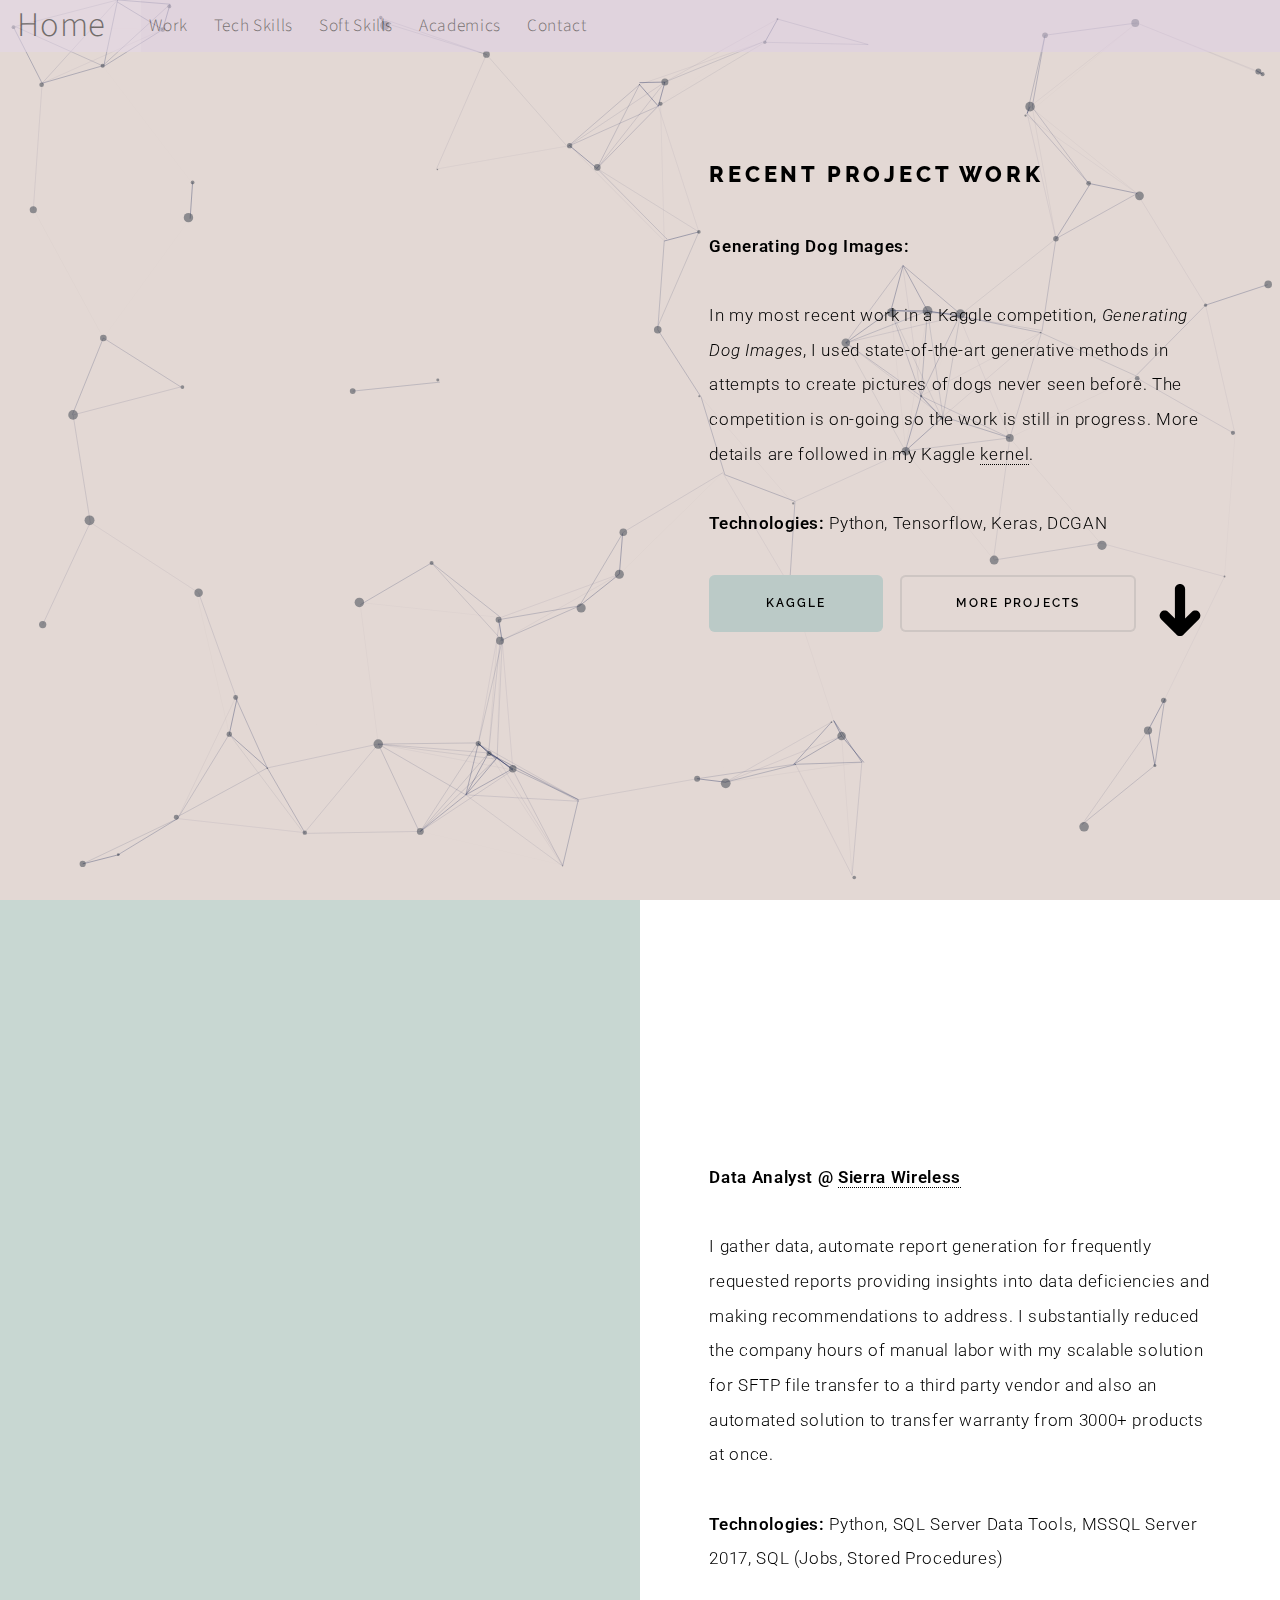
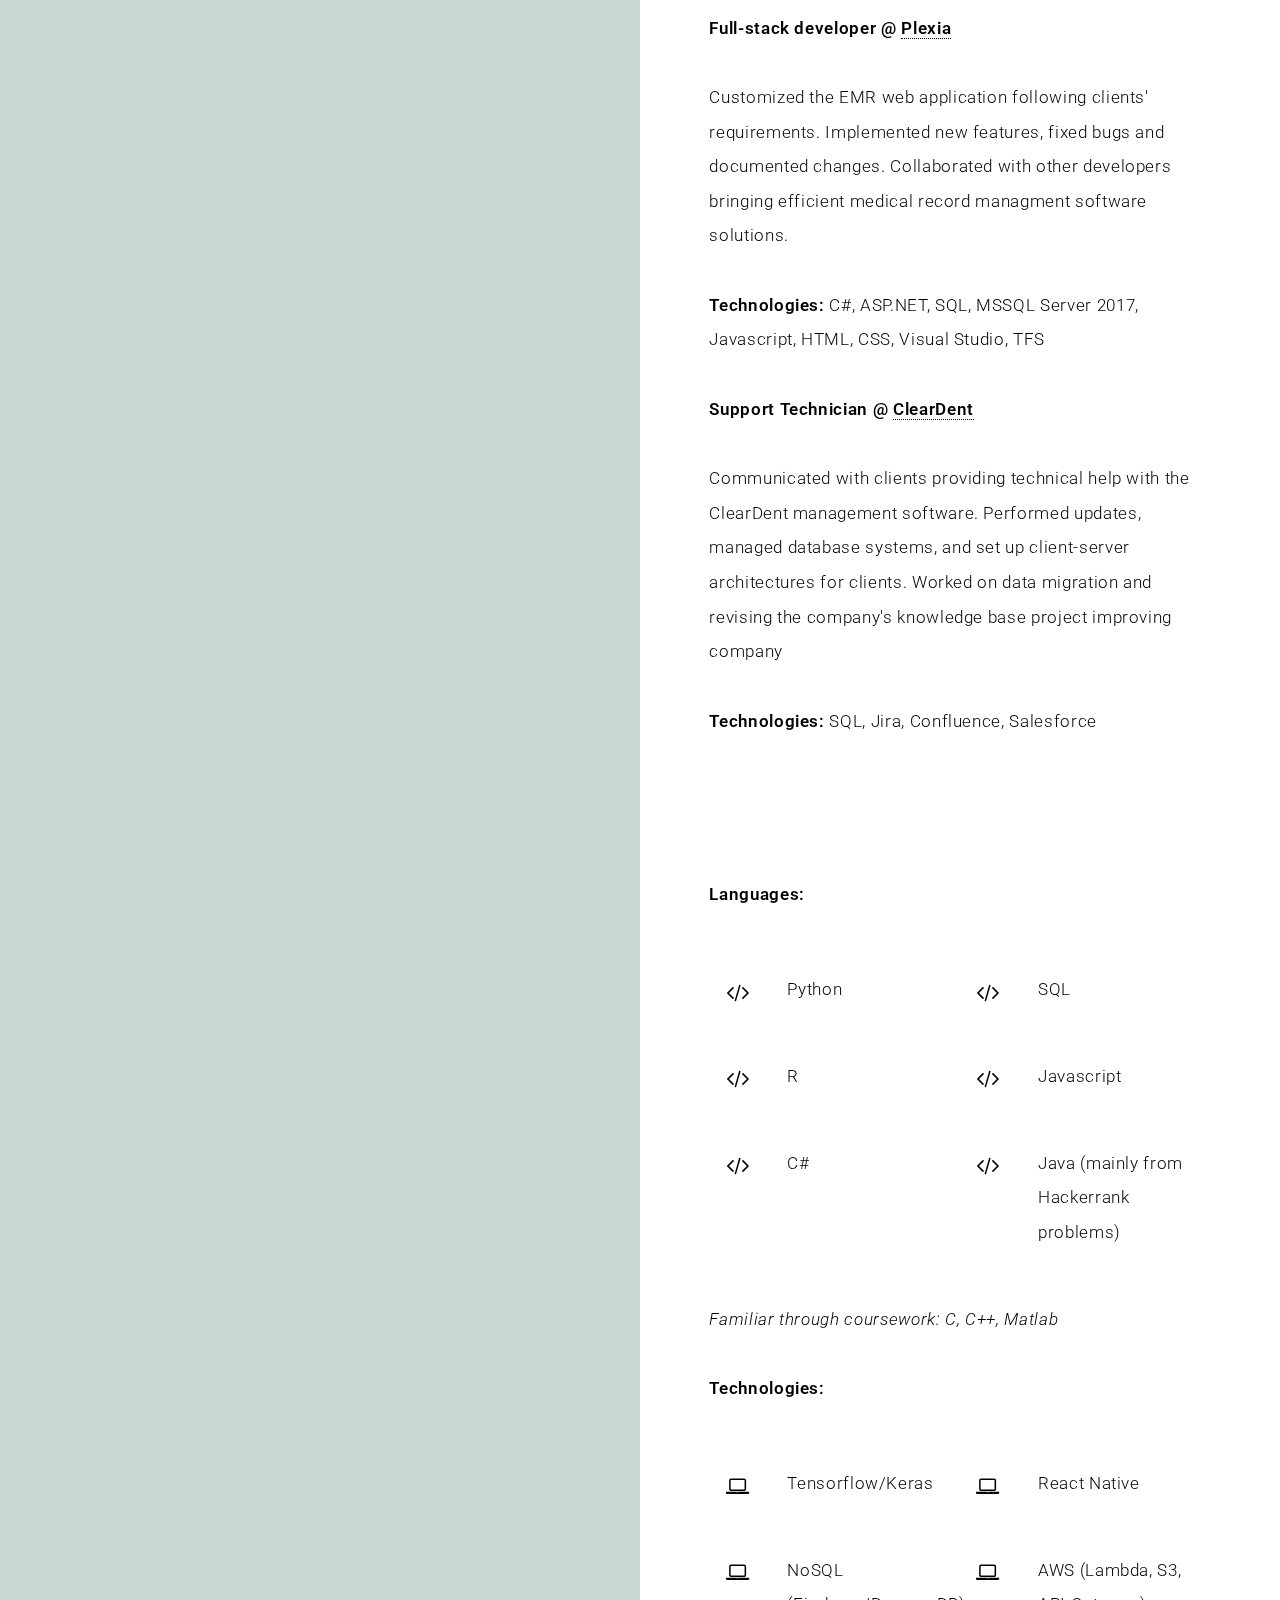
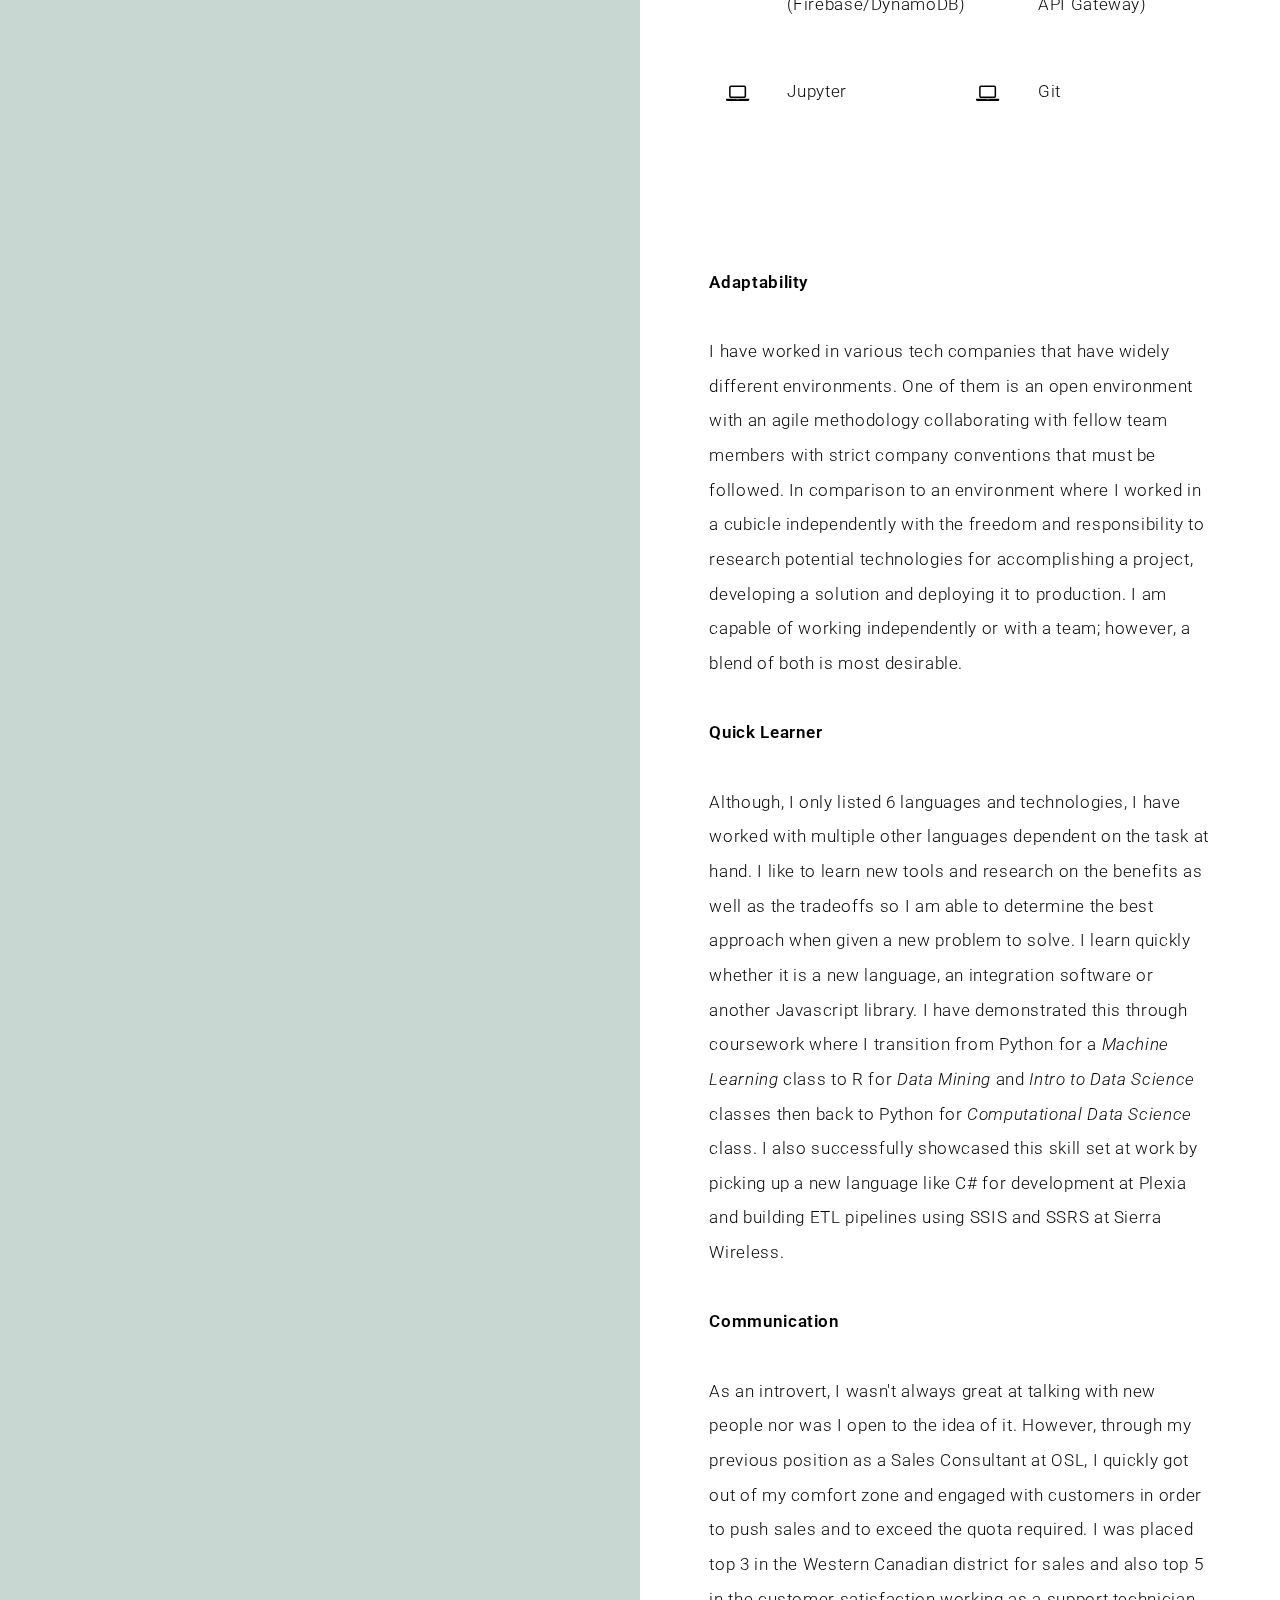
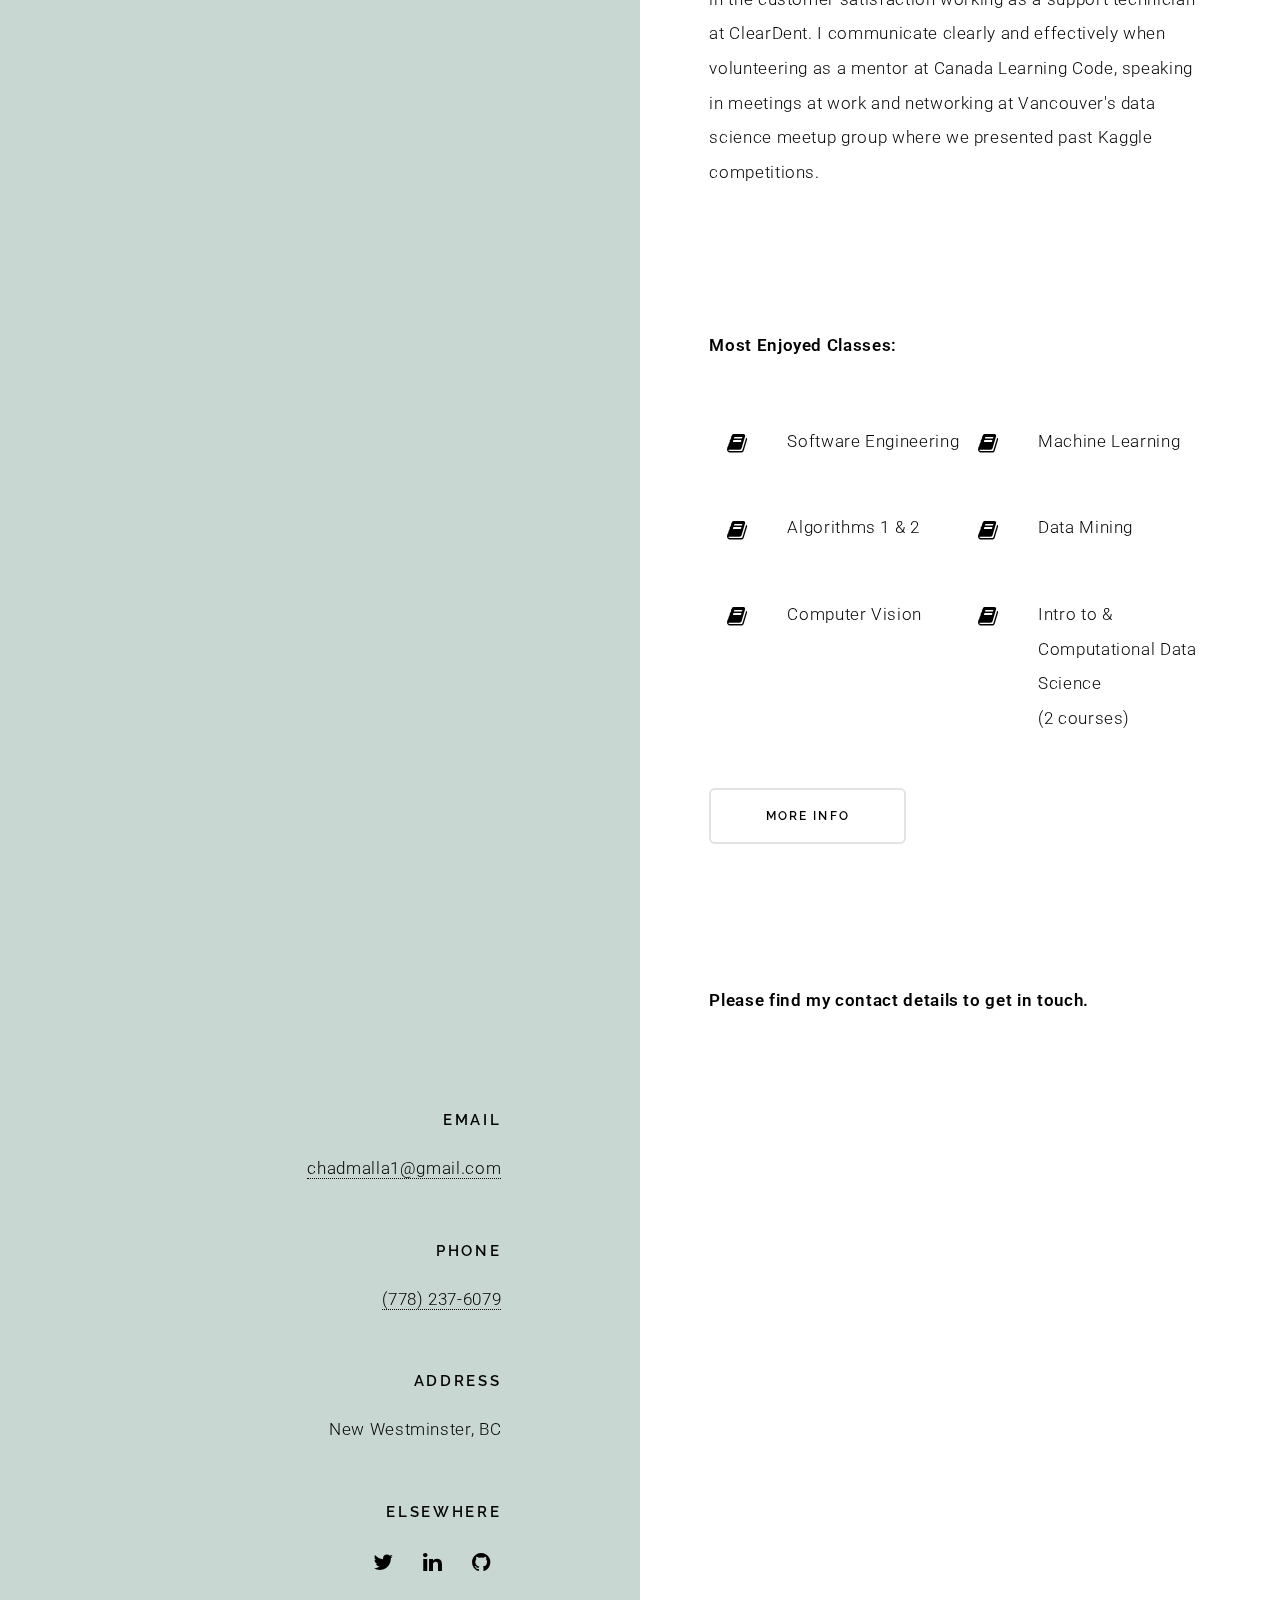
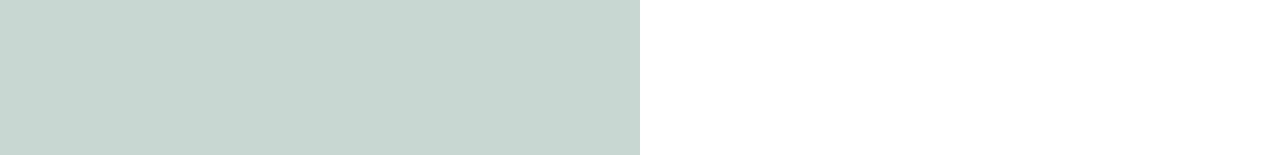
==== commit b76ff6c3: "added Google analytics to the website, to experiment site analytics tooling" ====
--- a/index.html
+++ b/index.html
@@ -1,6 +1,16 @@
 <!DOCTYPE HTML>
 <html>
 	<head>
+		<!-- Global site tag (gtag.js) - Google Analytics -->
+		<script async src="https://www.googletagmanager.com/gtag/js?id=UA-143927804-1"></script>
+		<script>
+		window.dataLayer = window.dataLayer || [];
+		function gtag(){dataLayer.push(arguments);}
+		gtag('js', new Date());
+
+		gtag('config', 'UA-143927804-1');
+		</script>
+
 		<title>Chad Malla</title>
 		<meta charset="utf-8" />
 		<meta name="viewport" content="width=device-width, initial-scale=1, user-scalable=no" />
